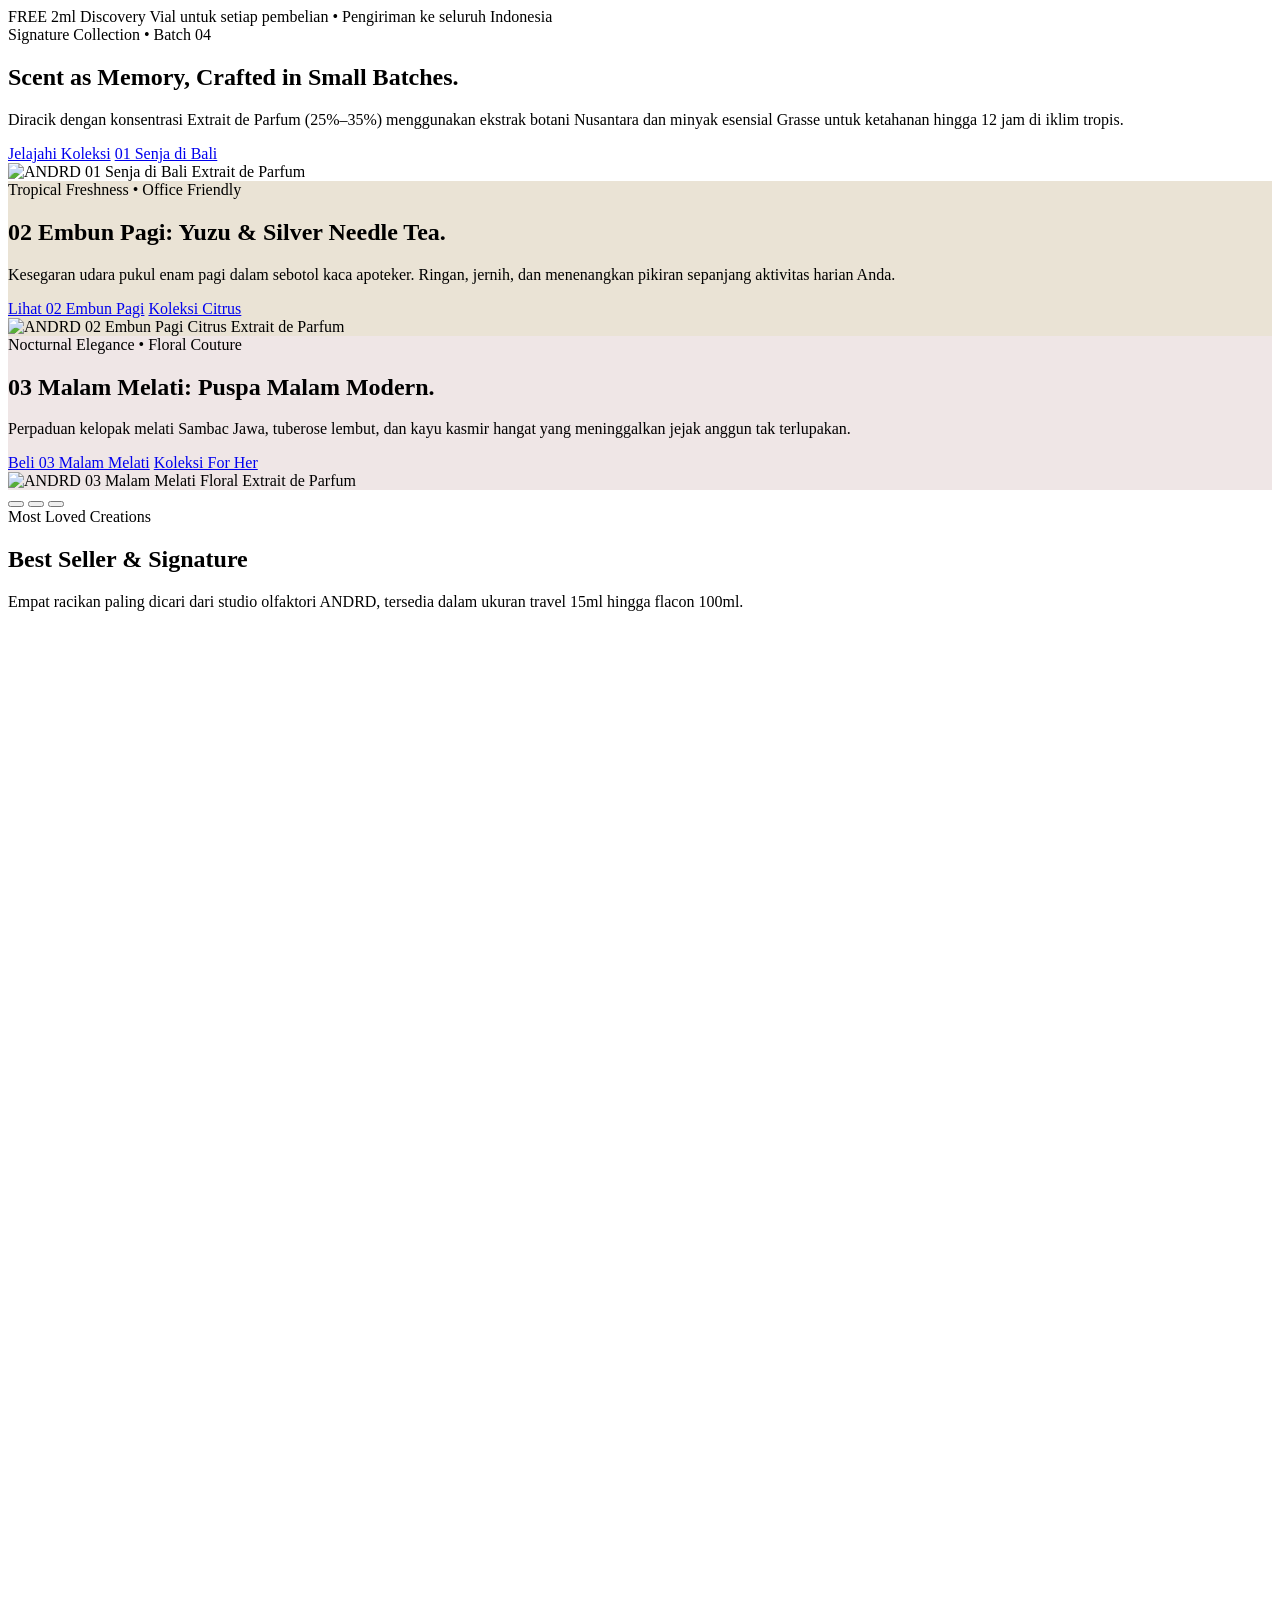
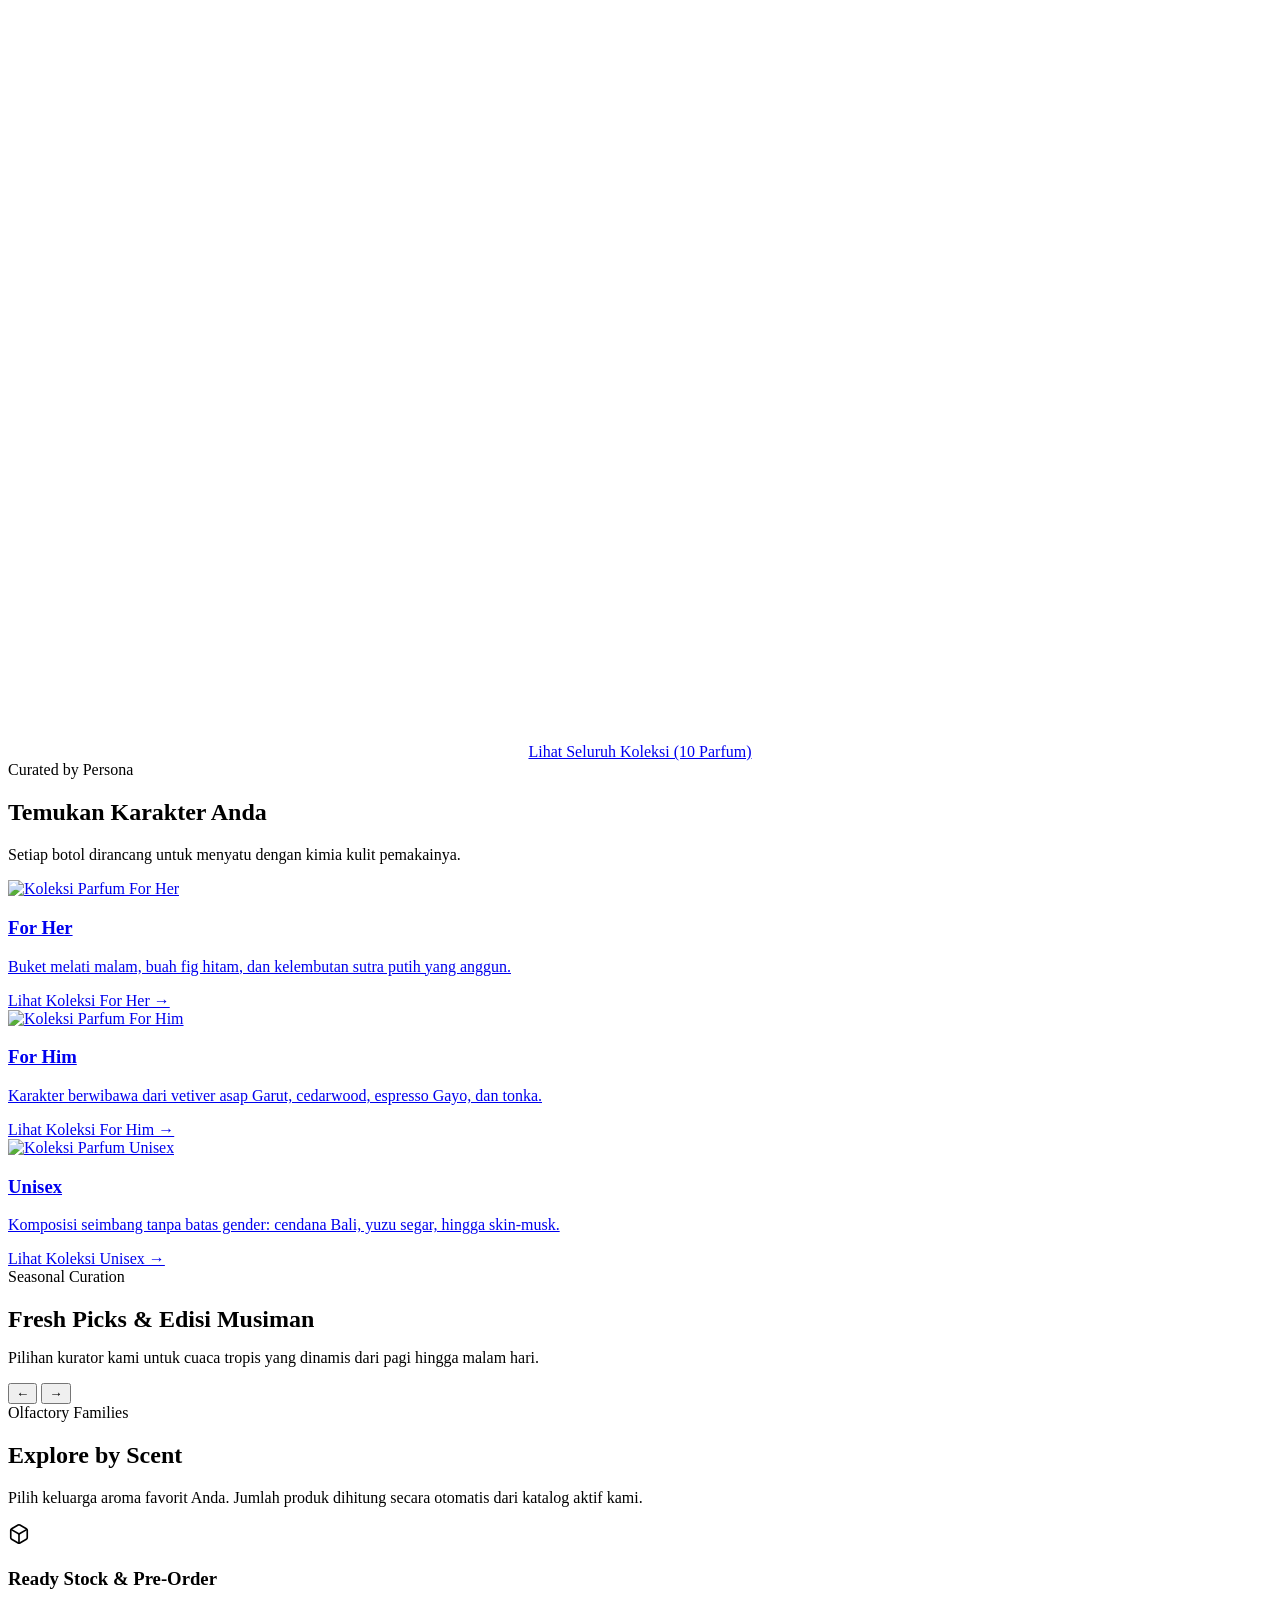
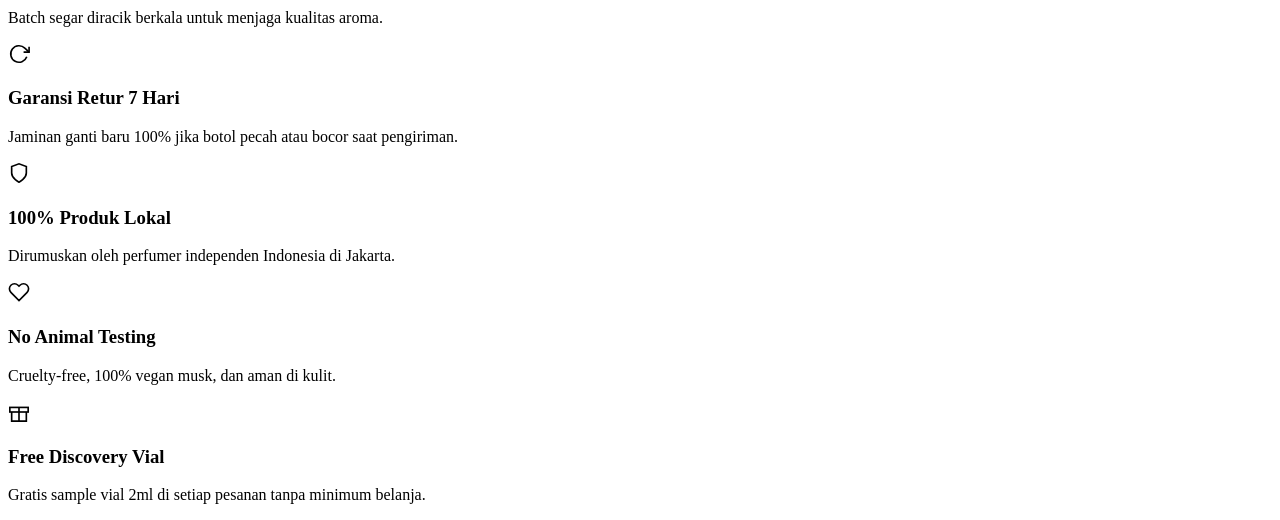
==== index.html @ dd03eb62 "Add files via upload" ====
<!DOCTYPE html>
<html lang="id">
<head>
  <meta charset="UTF-8">
  <meta name="viewport" content="width=device-width, initial-scale=1.0">
  <title>ANDRD — Scent as Memory, Crafted in Small Batches | Fine Extrait de Parfum</title>
  <meta name="description" content="ANDRD adalah rumah parfum lokal artisan Indonesia. Koleksi Fine Extrait de Parfum dengan konsentrasi tinggi, tahan hingga 12 jam, bebas uji hewan, dan gratis vial setiap pembelian.">
  <meta name="robots" content="index, follow">

  <!-- Open Graph / Social Media -->
  <meta property="og:type" content="website">
  <meta property="og:title" content="ANDRD — Artisanal Extrait de Parfum Indonesia">
  <meta property="og:description" content="Scent as Memory, Crafted in Small Batches. Temukan parfum signature Anda dan pesan langsung via WhatsApp Concierge.">
  <meta property="og:image" content="assets/img/products/perfume-1-a.svg">
  <meta property="og:url" content="https://andrdperfume.com/">
  <meta name="twitter:card" content="summary_large_image">

  <!-- Favicon & Fonts -->
  <link rel="icon" type="image/svg+xml" href="assets/img/favicon.svg">
  <link rel="preconnect" href="https://fonts.googleapis.com">
  <link rel="preconnect" href="https://fonts.gstatic.com" crossorigin>
  <link href="https://fonts.googleapis.com/css2?family=Cormorant+Garamond:ital,wght@0,500;0,600;0,700;1,400&family=Plus+Jakarta+Sans:wght@400;500;600;700&display=swap" rel="stylesheet">
  <link rel="stylesheet" href="assets/css/style.css">
</head>
<body>

  <!-- 1. Announcement Bar -->
  <div class="announcement-bar" id="announcementBar">
    FREE 2ml Discovery Vial untuk setiap pembelian • Pengiriman ke seluruh Indonesia
  </div>

  <!-- 2. Sticky Header -->
  <header class="site-header" id="siteHeader"></header>

  <main>
    <!-- 3. Hero Banner Slider (3 Slide, Autoplay, Dots, Touch Swipe) -->
    <section class="hero-slider" aria-label="Koleksi Unggulan ANDRD">
      <div class="hero-track" id="heroTrack">
        <!-- Slide 1 -->
        <div class="hero-slide">
          <div class="hero-content">
            <span class="hero-eyebrow">Signature Collection • Batch 04</span>
            <h1 class="hero-title">Scent as Memory, Crafted in Small Batches.</h1>
            <p class="hero-desc">
              Diracik dengan konsentrasi Extrait de Parfum (25%–35%) menggunakan ekstrak botani Nusantara dan minyak esensial Grasse untuk ketahanan hingga 12 jam di iklim tropis.
            </p>
            <div class="hero-actions">
              <a href="products.html" class="btn btn-primary">Jelajahi Koleksi</a>
              <a href="product.html?id=andrd-01" class="btn btn-outline">01 Senja di Bali</a>
            </div>
          </div>
          <div class="hero-visual">
            <img src="assets/img/products/perfume-1-a.svg" alt="ANDRD 01 Senja di Bali Extrait de Parfum" width="440" height="440">
          </div>
        </div>

        <!-- Slide 2 -->
        <div class="hero-slide" style="background-color:#EAE3D5;">
          <div class="hero-content">
            <span class="hero-eyebrow">Tropical Freshness • Office Friendly</span>
            <h2 class="hero-title">02 Embun Pagi: Yuzu &amp; Silver Needle Tea.</h2>
            <p class="hero-desc">
              Kesegaran udara pukul enam pagi dalam sebotol kaca apoteker. Ringan, jernih, dan menenangkan pikiran sepanjang aktivitas harian Anda.
            </p>
            <div class="hero-actions">
              <a href="product.html?id=andrd-02" class="btn btn-primary">Lihat 02 Embun Pagi</a>
              <a href="products.html?scent=Citrus" class="btn btn-outline">Koleksi Citrus</a>
            </div>
          </div>
          <div class="hero-visual">
            <img src="assets/img/products/perfume-2-a.svg" alt="ANDRD 02 Embun Pagi Citrus Extrait de Parfum" loading="lazy" width="440" height="440">
          </div>
        </div>

        <!-- Slide 3 -->
        <div class="hero-slide" style="background-color:#EFE6E6;">
          <div class="hero-content">
            <span class="hero-eyebrow">Nocturnal Elegance • Floral Couture</span>
            <h2 class="hero-title">03 Malam Melati: Puspa Malam Modern.</h2>
            <p class="hero-desc">
              Perpaduan kelopak melati Sambac Jawa, tuberose lembut, dan kayu kasmir hangat yang meninggalkan jejak anggun tak terlupakan.
            </p>
            <div class="hero-actions">
              <a href="product.html?id=andrd-03" class="btn btn-primary">Beli 03 Malam Melati</a>
              <a href="products.html?gender=For+Her" class="btn btn-outline">Koleksi For Her</a>
            </div>
          </div>
          <div class="hero-visual">
            <img src="assets/img/products/perfume-3-a.svg" alt="ANDRD 03 Malam Melati Floral Extrait de Parfum" loading="lazy" width="440" height="440">
          </div>
        </div>
      </div>

      <!-- Navigasi Dots -->
      <div class="hero-dots" role="tablist" aria-label="Navigasi Slide">
        <button type="button" class="hero-dot active" aria-label="Slide 1"></button>
        <button type="button" class="hero-dot" aria-label="Slide 2"></button>
        <button type="button" class="hero-dot" aria-label="Slide 3"></button>
      </div>
    </section>

    <!-- Banner Info Pembayaran Non-COD -->
    <div class="non-cod-banner js-non-cod-banner"></div>

    <!-- 4. Best Seller / Featured Products -->
    <section class="section reveal">
      <div class="container">
        <div class="section-header">
          <span class="section-eyebrow">Most Loved Creations</span>
          <h2 class="section-title">Best Seller &amp; Signature</h2>
          <p class="section-desc">Empat racikan paling dicari dari studio olfaktori ANDRD, tersedia dalam ukuran travel 15ml hingga flacon 100ml.</p>
        </div>

        <div class="product-grid" id="featuredProductsGrid">
          <!-- Diisi otomatis dari products.js -->
          <div class="skeleton" style="height:420px;"></div>
          <div class="skeleton" style="height:420px;"></div>
          <div class="skeleton" style="height:420px;"></div>
          <div class="skeleton" style="height:420px;"></div>
        </div>

        <div style="text-align:center;margin-top:36px;">
          <a href="products.html" class="btn btn-outline">Lihat Seluruh Koleksi (10 Parfum)</a>
        </div>
      </div>
    </section>

    <!-- 5. Section Segmentasi: For Her, For Him, Unisex -->
    <section class="section section-alt reveal">
      <div class="container">
        <div class="section-header">
          <span class="section-eyebrow">Curated by Persona</span>
          <h2 class="section-title">Temukan Karakter Anda</h2>
          <p class="section-desc">Setiap botol dirancang untuk menyatu dengan kimia kulit pemakainya.</p>
        </div>

        <div class="segment-grid">
          <a href="products.html?gender=For+Her" class="segment-card">
            <img src="assets/img/products/perfume-3-a.svg" alt="Koleksi Parfum For Her" class="segment-bg" loading="lazy">
            <div class="segment-overlay">
              <h3 class="segment-title">For Her</h3>
              <p class="segment-desc">Buket melati malam, buah fig hitam, dan kelembutan sutra putih yang anggun.</p>
              <span class="segment-link">Lihat Koleksi For Her →</span>
            </div>
          </a>

          <a href="products.html?gender=For+Him" class="segment-card">
            <img src="assets/img/products/perfume-4-a.svg" alt="Koleksi Parfum For Him" class="segment-bg" loading="lazy">
            <div class="segment-overlay">
              <h3 class="segment-title">For Him</h3>
              <p class="segment-desc">Karakter berwibawa dari vetiver asap Garut, cedarwood, espresso Gayo, dan tonka.</p>
              <span class="segment-link">Lihat Koleksi For Him →</span>
            </div>
          </a>

          <a href="products.html?gender=Unisex" class="segment-card">
            <img src="assets/img/products/perfume-1-a.svg" alt="Koleksi Parfum Unisex" class="segment-bg" loading="lazy">
            <div class="segment-overlay">
              <h3 class="segment-title">Unisex</h3>
              <p class="segment-desc">Komposisi seimbang tanpa batas gender: cendana Bali, yuzu segar, hingga skin-musk.</p>
              <span class="segment-link">Lihat Koleksi Unisex →</span>
            </div>
          </a>
        </div>
      </div>
    </section>

    <!-- 6. Fresh Picks / Koleksi Musiman (Carousel) -->
    <section class="section reveal">
      <div class="container">
        <div class="carousel-header">
          <div>
            <span class="section-eyebrow">Seasonal Curation</span>
            <h2 class="section-title" style="margin-bottom:4px;">Fresh Picks &amp; Edisi Musiman</h2>
            <p class="section-desc">Pilihan kurator kami untuk cuaca tropis yang dinamis dari pagi hingga malam hari.</p>
          </div>
          <div class="carousel-controls">
            <button type="button" class="carousel-btn" id="carouselPrevBtn" aria-label="Geser ke kiri">←</button>
            <button type="button" class="carousel-btn" id="carouselNextBtn" aria-label="Geser ke kanan">→</button>
          </div>
        </div>

        <div class="carousel-track" id="seasonalCarouselTrack">
          <!-- Diisi otomatis dari products.js -->
        </div>
      </div>
    </section>

    <!-- 7. Explore by Scent (6 Kategori + Jumlah Produk Otomatis) -->
    <section class="section section-alt reveal">
      <div class="container">
        <div class="section-header">
          <span class="section-eyebrow">Olfactory Families</span>
          <h2 class="section-title">Explore by Scent</h2>
          <p class="section-desc">Pilih keluarga aroma favorit Anda. Jumlah produk dihitung secara otomatis dari katalog aktif kami.</p>
        </div>

        <div class="scent-grid" id="exploreScentGrid">
          <!-- Diisi otomatis dari config.js + products.js -->
        </div>
      </div>
    </section>

    <!-- 8. Trust Badges -->
    <section class="section reveal">
      <div class="container">
        <div class="trust-grid">
          <div class="trust-item">
            <div class="trust-icon">
              <svg width="22" height="22" viewBox="0 0 24 24" fill="none" stroke="currentColor" stroke-width="1.8">
                <path d="M21 16V8a2 2 0 0 0-1-1.73l-7-4a2 2 0 0 0-2 0l-7 4A2 2 0 0 0 3 8v8a2 2 0 0 0 1 1.73l7 4a2 2 0 0 0 2 0l7-4A2 2 0 0 0 21 16z"></path>
                <polyline points="3.27 6.96 12 12.01 20.73 6.96"></polyline>
                <line x1="12" y1="22.08" x2="12" y2="12"></line>
              </svg>
            </div>
            <h3 class="trust-title">Ready Stock &amp; Pre-Order</h3>
            <p class="trust-sub">Batch segar diracik berkala untuk menjaga kualitas aroma.</p>
          </div>

          <div class="trust-item">
            <div class="trust-icon">
              <svg width="22" height="22" viewBox="0 0 24 24" fill="none" stroke="currentColor" stroke-width="1.8">
                <polyline points="23 4 23 10 17 10"></polyline>
                <path d="M20.49 15a9 9 0 1 1-2.12-9.36L23 10"></path>
              </svg>
            </div>
            <h3 class="trust-title">Garansi Retur 7 Hari</h3>
            <p class="trust-sub">Jaminan ganti baru 100% jika botol pecah atau bocor saat pengiriman.</p>
          </div>

          <div class="trust-item">
            <div class="trust-icon">
              <svg width="22" height="22" viewBox="0 0 24 24" fill="none" stroke="currentColor" stroke-width="1.8">
                <path d="M12 22s8-4 8-10V5l-8-3-8 3v7c0 6 8 10 8 10z"></path>
              </svg>
            </div>
            <h3 class="trust-title">100% Produk Lokal</h3>
            <p class="trust-sub">Dirumuskan oleh perfumer independen Indonesia di Jakarta.</p>
          </div>

          <div class="trust-item">
            <div class="trust-icon">
              <svg width="22" height="22" viewBox="0 0 24 24" fill="none" stroke="currentColor" stroke-width="1.8">
                <path d="M20.84 4.61a5.5 5.5 0 0 0-7.78 0L12 5.67l-1.06-1.06a5.5 5.5 0 0 0-7.78 7.78l1.06 1.06L12 21.23l7.78-7.78 1.06-1.06a5.5 5.5 0 0 0 0-7.78z"></path>
              </svg>
            </div>
            <h3 class="trust-title">No Animal Testing</h3>
            <p class="trust-sub">Cruelty-free, 100% vegan musk, dan aman di kulit.</p>
          </div>

          <div class="trust-item">
            <div class="trust-icon">
              <svg width="22" height="22" viewBox="0 0 24 24" fill="none" stroke="currentColor" stroke-width="1.8">
                <polyline points="20 12 20 22 4 22 4 12"></polyline>
                <rect x="2" y="7" width="20" height="5"></rect>
                <line x1="12" y1="22" x2="12" y2="7"></line>
              </svg>
            </div>
            <h3 class="trust-title">Free Discovery Vial</h3>
            <p class="trust-sub">Gratis sample vial 2ml di setiap pesanan tanpa minimum belanja.</p>
          </div>
        </div>
      </div>
    </section>
  </main>

  <!-- 9. Footer -->
  <footer class="site-footer" id="siteFooter"></footer>

  <!-- Scripts -->
  <script src="config.js"></script>
  <script src="products.js"></script>
  <script src="assets/js/app.js"></script>
</body>
</html>
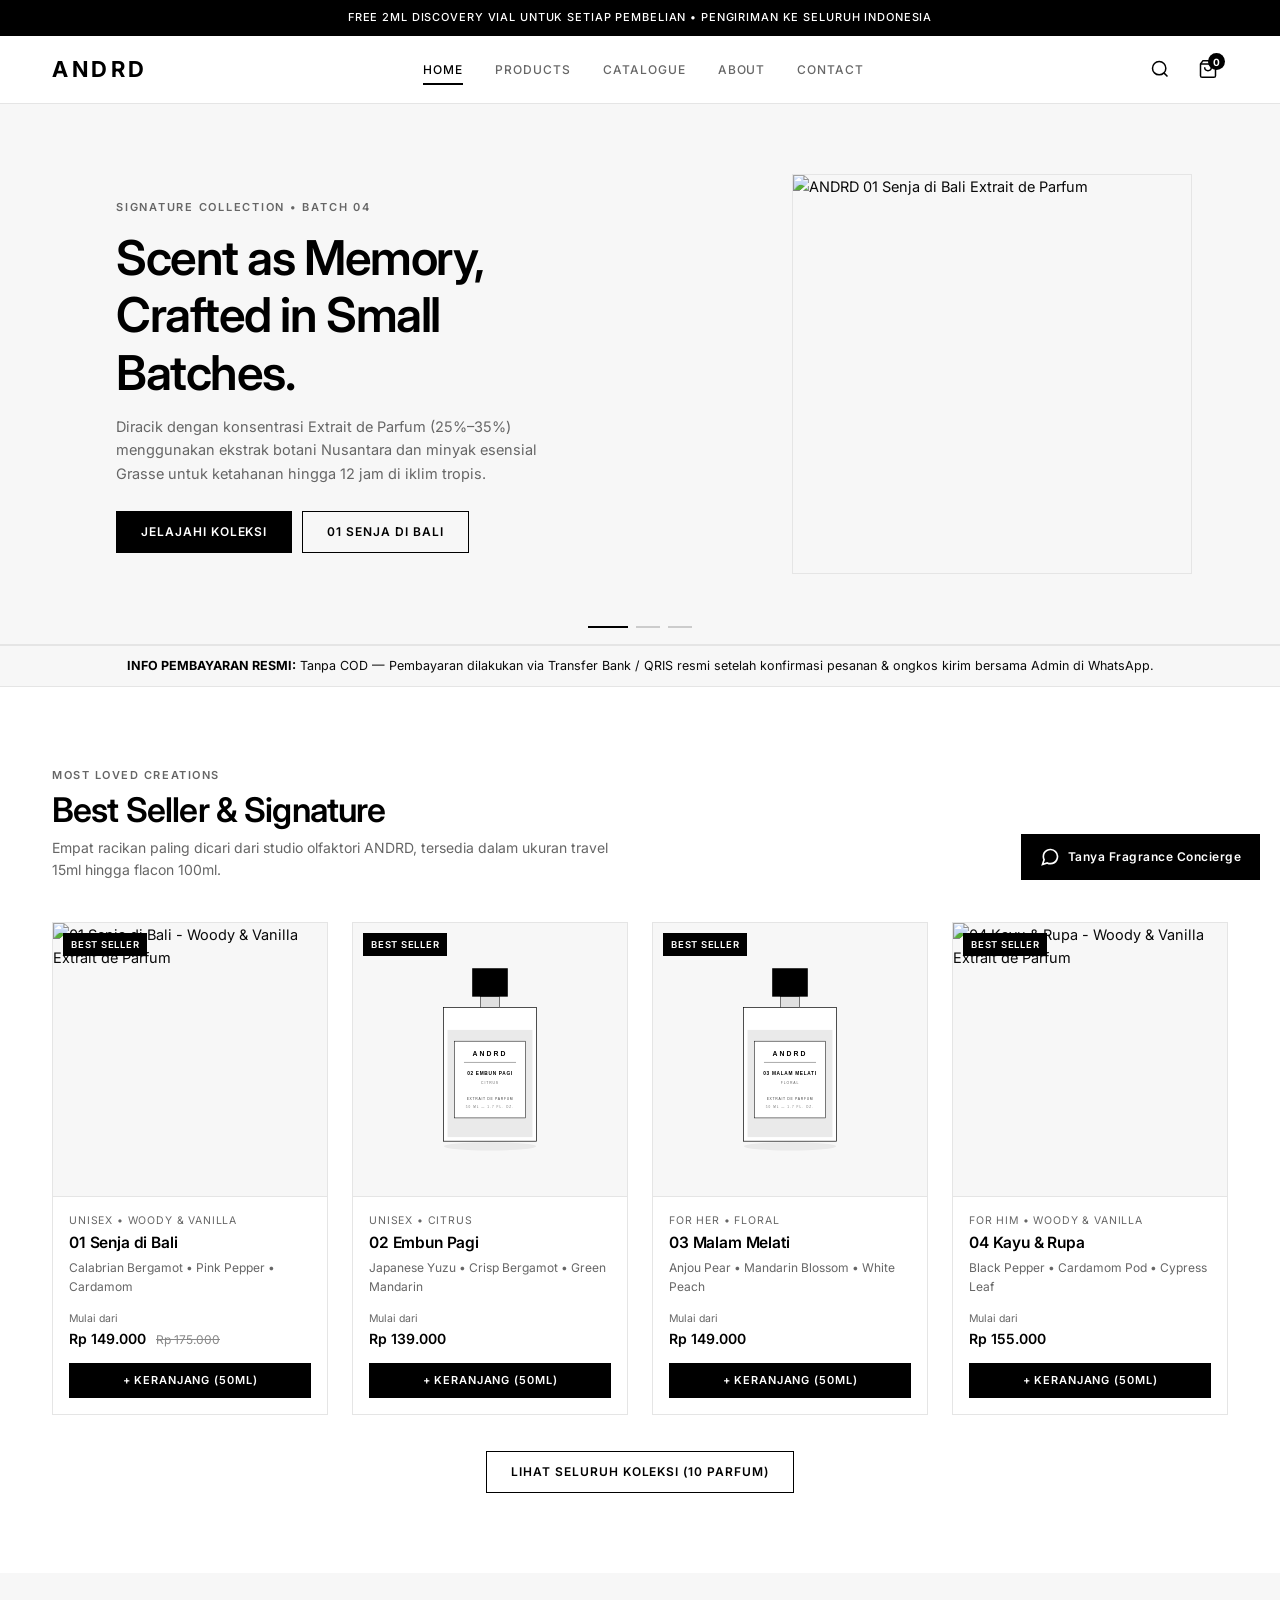
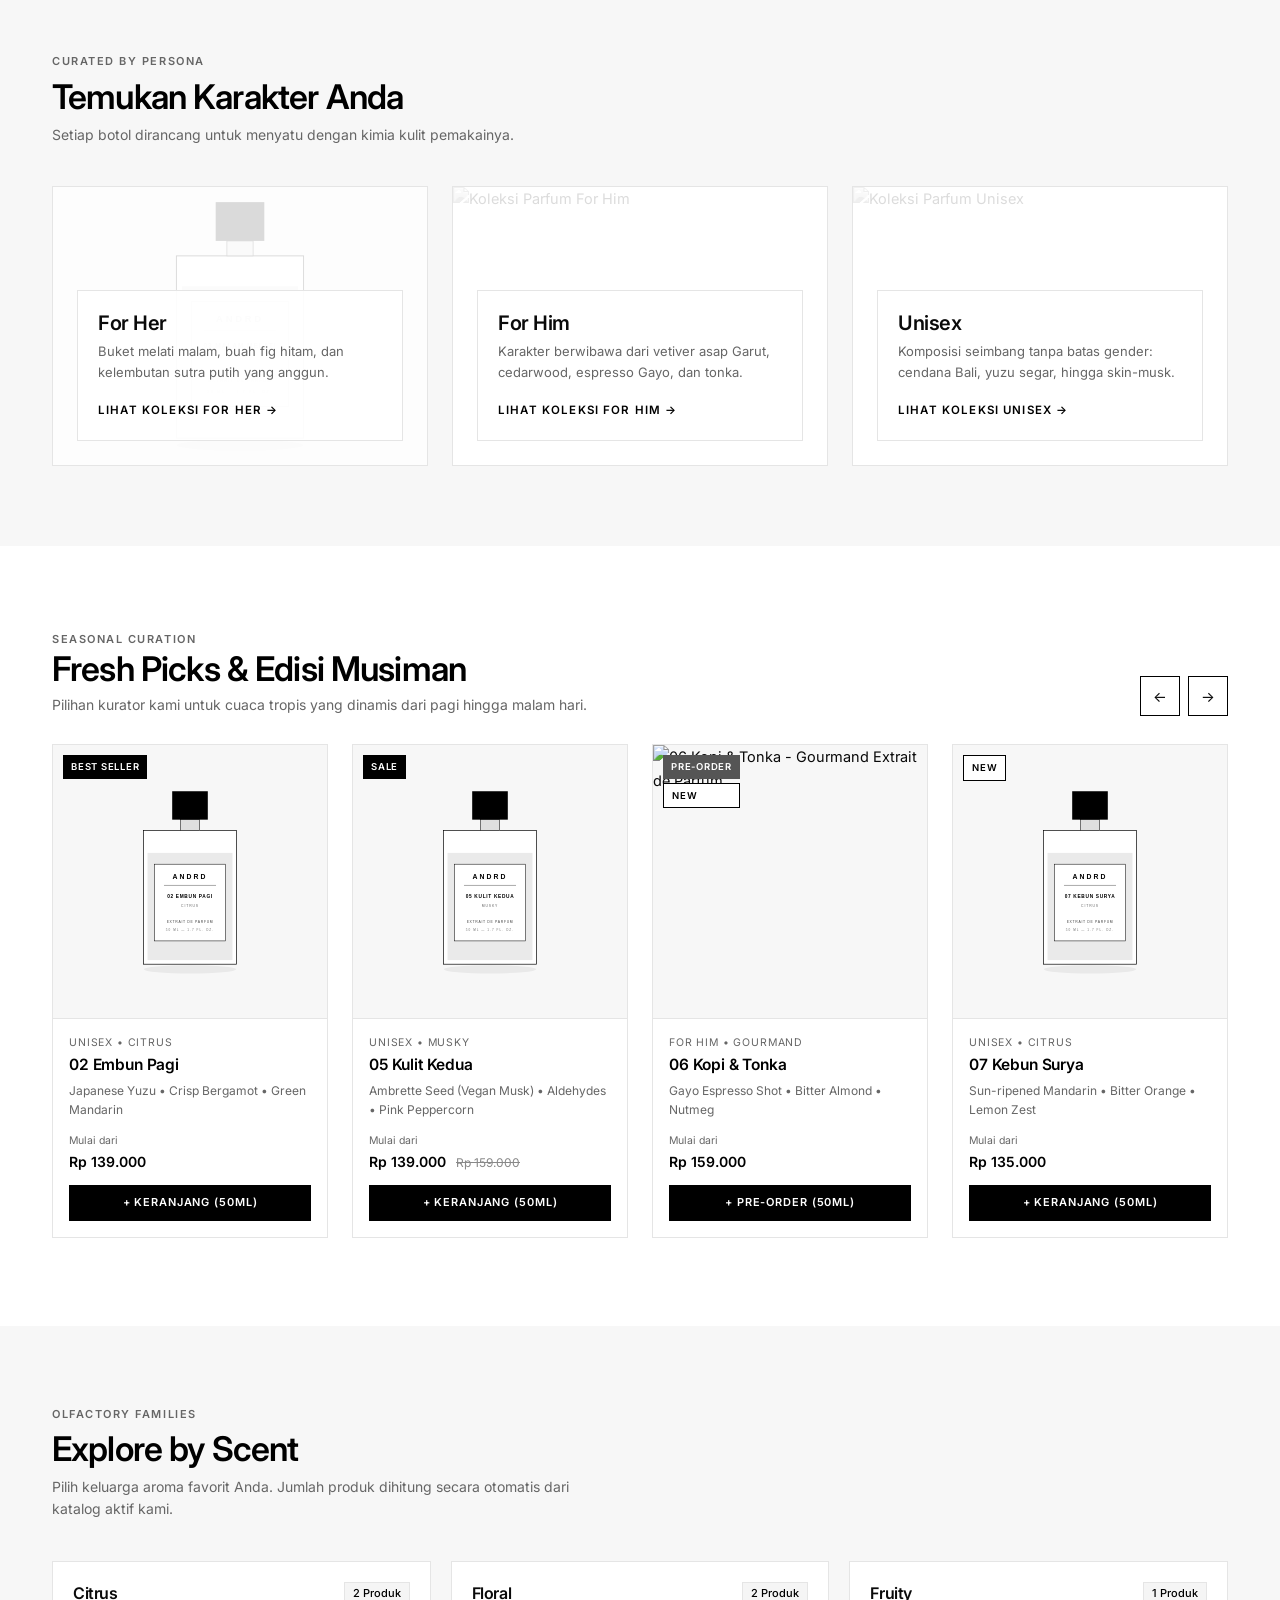
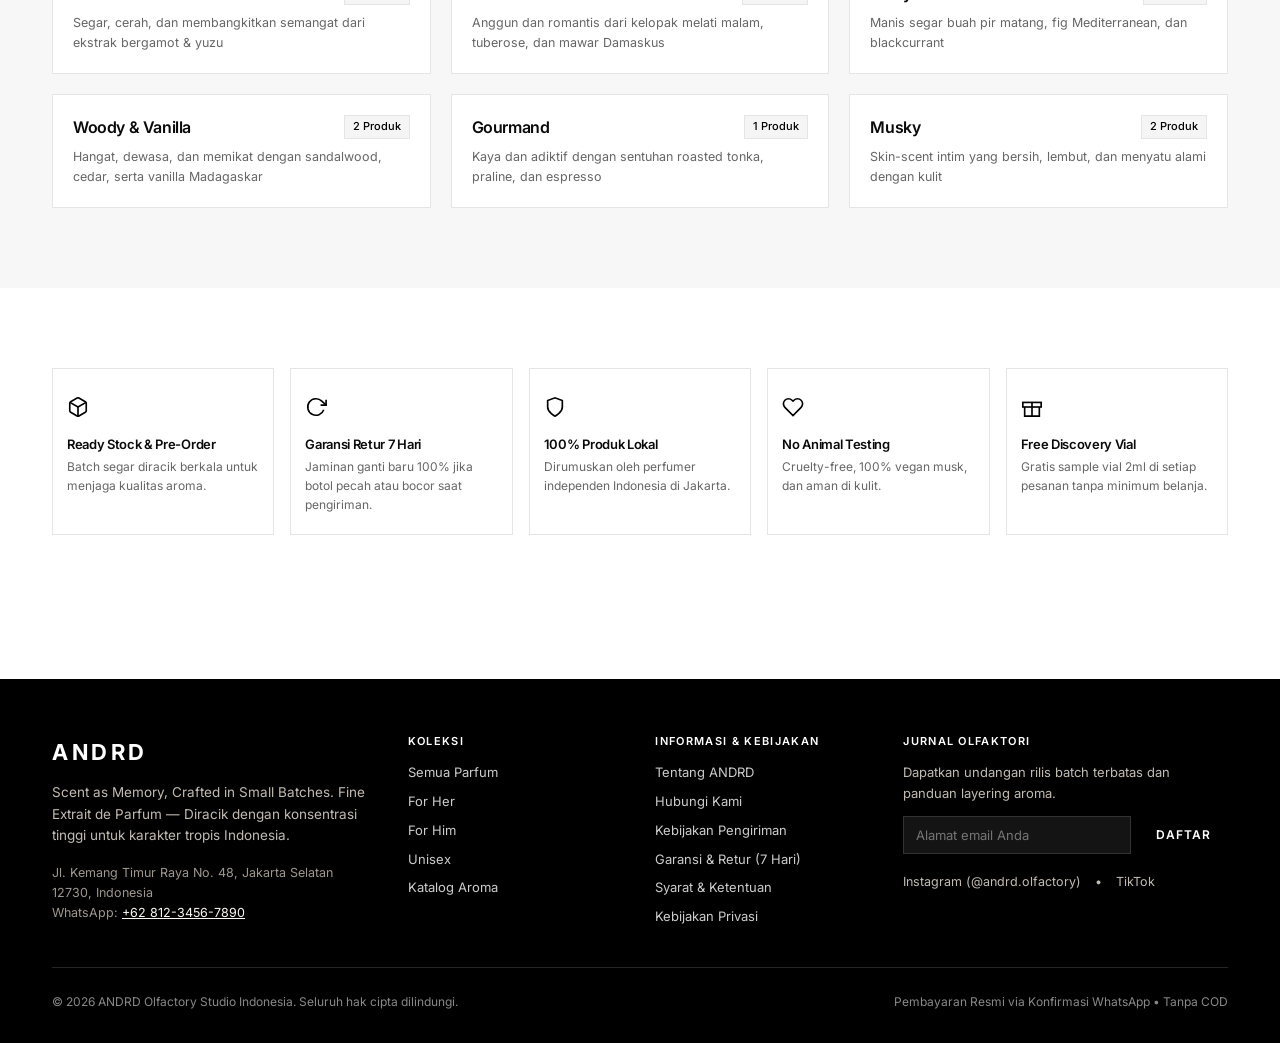
==== commit 1fe351d4: "Add files via upload" ====
--- a/index.html
+++ b/index.html
@@ -1,4 +1,4 @@
-<!DOCTYPE html>
+﻿<!DOCTYPE html>
 <html lang="id">
 <head>
   <meta charset="UTF-8">
@@ -19,7 +19,7 @@
   <link rel="icon" type="image/svg+xml" href="assets/img/favicon.svg">
   <link rel="preconnect" href="https://fonts.googleapis.com">
   <link rel="preconnect" href="https://fonts.gstatic.com" crossorigin>
-  <link href="https://fonts.googleapis.com/css2?family=Cormorant+Garamond:ital,wght@0,500;0,600;0,700;1,400&family=Plus+Jakarta+Sans:wght@400;500;600;700&display=swap" rel="stylesheet">
+  <link href="https://fonts.googleapis.com/css2?family=Inter:wght@400;500;600;700&display=swap" rel="stylesheet">
   <link rel="stylesheet" href="assets/css/style.css">
 </head>
 <body>
@@ -55,7 +55,7 @@
         </div>
 
         <!-- Slide 2 -->
-        <div class="hero-slide" style="background-color:#EAE3D5;">
+        <div class="hero-slide" >
           <div class="hero-content">
             <span class="hero-eyebrow">Tropical Freshness • Office Friendly</span>
             <h2 class="hero-title">02 Embun Pagi: Yuzu &amp; Silver Needle Tea.</h2>
@@ -73,7 +73,7 @@
         </div>
 
         <!-- Slide 3 -->
-        <div class="hero-slide" style="background-color:#EFE6E6;">
+        <div class="hero-slide" >
           <div class="hero-content">
             <span class="hero-eyebrow">Nocturnal Elegance • Floral Couture</span>
             <h2 class="hero-title">03 Malam Melati: Puspa Malam Modern.</h2>
@@ -273,3 +273,4 @@
   <script src="assets/js/app.js"></script>
 </body>
 </html>
+
--- a/assets/css/style.css
+++ b/assets/css/style.css
@@ -0,0 +1,1683 @@
+/**
+ * ============================================================================
+ * STYLESHEET UTAMA "ANDRD" — MONOCHROME MINIMALIST EDITION (assets/css/style.css)
+ * ============================================================================
+ * Desain: Hitam Putih (Black & White), Ultra-Simple, Modern Sans-Serif.
+ */
+
+:root {
+  /* Palet Warna Hitam Putih (Monokrom Minimalis) */
+  --color-primary: #000000;
+  --color-primary-hover: #262626;
+  --color-accent: #000000;
+  --color-accent-light: #F5F5F5;
+  --color-bg: #FFFFFF;
+  --color-bg-alt: #F7F7F7;
+  --color-surface: #FFFFFF;
+  --color-text: #0A0A0A;
+  --color-text-muted: #666666;
+  --color-border: #E5E5E5;
+
+  /* Warna Status (Minimalis & Kontras) */
+  --color-success: #111111;
+  --color-warning: #444444;
+  --color-danger: #D92D20;
+  --color-whatsapp: #000000;
+  --color-whatsapp-hover: #262626;
+
+  /* Tipografi: Modern Sans-Serif (Tanpa Serif) */
+  --font-heading: 'Inter', 'Plus Jakarta Sans', -apple-system, BlinkMacSystemFont, sans-serif;
+  --font-body: 'Inter', 'Plus Jakarta Sans', -apple-system, BlinkMacSystemFont, sans-serif;
+
+  /* Ukuran & Spasi (Garis Tegas & Bersih) */
+  --container-max: 1240px;
+  --header-height: 68px;
+  --radius-sm: 0px;
+  --radius-md: 0px;
+  --radius-lg: 0px;
+  --shadow-sm: none;
+  --shadow-md: 0 8px 24px rgba(0, 0, 0, 0.06);
+  --shadow-lg: 0 16px 40px rgba(0, 0, 0, 0.12);
+  --transition: 0.2s ease;
+}
+
+/* ==========================================================================
+   RESET & BASE
+   ========================================================================== */
+*, *::before, *::after {
+  box-sizing: border-box;
+  margin: 0;
+  padding: 0;
+}
+
+html {
+  scroll-behavior: smooth;
+  -webkit-text-size-adjust: 100%;
+}
+
+body {
+  font-family: var(--font-body);
+  background-color: var(--color-bg);
+  color: var(--color-text);
+  line-height: 1.6;
+  font-size: 14.5px;
+  overflow-x: hidden;
+  -webkit-font-smoothing: antialiased;
+}
+
+img, svg {
+  max-width: 100%;
+  display: block;
+}
+
+a {
+  color: inherit;
+  text-decoration: none;
+  transition: opacity var(--transition), color var(--transition);
+}
+
+button, input, select, textarea {
+  font-family: inherit;
+  font-size: inherit;
+  color: inherit;
+}
+
+button {
+  cursor: pointer;
+  border: none;
+  background: none;
+}
+
+ul {
+  list-style: none;
+}
+
+:focus-visible {
+  outline: 1.5px solid #000000;
+  outline-offset: 2px;
+}
+
+.container {
+  width: 100%;
+  max-width: var(--container-max);
+  margin: 0 auto;
+  padding: 0 16px;
+}
+
+@media (min-width: 768px) {
+  .container {
+    padding: 0 32px;
+  }
+}
+
+/* ==========================================================================
+   TYPOGRAPHY & SECTION HEADERS (MODERN SANS-SERIF)
+   ========================================================================== */
+h1, h2, h3, h4, .serif {
+  font-family: var(--font-heading);
+  font-weight: 600;
+  line-height: 1.2;
+  letter-spacing: -0.025em;
+}
+
+.section {
+  padding: 56px 0;
+}
+
+@media (min-width: 768px) {
+  .section {
+    padding: 80px 0;
+  }
+}
+
+.section-alt {
+  background-color: var(--color-bg-alt);
+}
+
+.section-header {
+  text-align: left;
+  margin-bottom: 32px;
+  display: flex;
+  flex-direction: column;
+  gap: 6px;
+}
+
+@media (min-width: 768px) {
+  .section-header {
+    margin-bottom: 40px;
+  }
+}
+
+.section-eyebrow {
+  display: inline-block;
+  font-size: 11px;
+  font-weight: 600;
+  text-transform: uppercase;
+  letter-spacing: 0.14em;
+  color: var(--color-text-muted);
+}
+
+.section-title {
+  font-size: clamp(24px, 3.5vw, 34px);
+  font-weight: 600;
+  color: var(--color-primary);
+}
+
+.section-desc {
+  color: var(--color-text-muted);
+  font-size: 14px;
+  max-width: 560px;
+}
+
+/* ==========================================================================
+   BUTTONS
+   ========================================================================== */
+.btn {
+  display: inline-flex;
+  align-items: center;
+  justify-content: center;
+  gap: 8px;
+  padding: 13px 24px;
+  font-size: 12px;
+  font-weight: 600;
+  letter-spacing: 0.08em;
+  text-transform: uppercase;
+  border-radius: 0;
+  transition: all var(--transition);
+  text-align: center;
+  line-height: 1.2;
+}
+
+.btn-primary {
+  background-color: #000000;
+  color: #FFFFFF;
+  border: 1px solid #000000;
+}
+
+.btn-primary:hover:not(:disabled) {
+  background-color: #262626;
+  border-color: #262626;
+  color: #FFFFFF;
+}
+
+.btn-outline {
+  background-color: transparent;
+  color: #000000;
+  border: 1px solid #000000;
+}
+
+.btn-outline:hover:not(:disabled) {
+  background-color: #000000;
+  color: #FFFFFF;
+}
+
+.btn-whatsapp {
+  background-color: #000000;
+  color: #FFFFFF;
+  border: 1px solid #000000;
+}
+
+.btn-whatsapp:hover:not(:disabled) {
+  background-color: #262626;
+  border-color: #262626;
+}
+
+.btn-restock {
+  background-color: #FFFFFF;
+  color: #000000;
+  border: 1px solid #000000;
+}
+
+.btn-restock:hover {
+  background-color: #F5F5F5;
+}
+
+.btn-block {
+  width: 100%;
+}
+
+.btn:disabled {
+  opacity: 0.4;
+  cursor: not-allowed;
+}
+
+/* ==========================================================================
+   1. ANNOUNCEMENT BAR & NON-COD BANNER
+   ========================================================================== */
+.announcement-bar {
+  background-color: #000000;
+  color: #FFFFFF;
+  font-size: 11px;
+  letter-spacing: 0.08em;
+  text-transform: uppercase;
+  text-align: center;
+  padding: 9px 16px;
+  font-weight: 500;
+}
+
+.non-cod-banner {
+  background-color: #F7F7F7;
+  border-top: 1px solid var(--color-border);
+  border-bottom: 1px solid var(--color-border);
+  padding: 10px 16px;
+  text-align: center;
+  font-size: 12.5px;
+  color: var(--color-text);
+}
+
+.non-cod-banner strong {
+  color: #000000;
+  font-weight: 700;
+}
+
+/* ==========================================================================
+   2. STICKY HEADER & NAVIGATION
+   ========================================================================== */
+.site-header {
+  position: sticky;
+  top: 0;
+  z-index: 900;
+  background-color: rgba(255, 255, 255, 0.96);
+  backdrop-filter: blur(8px);
+  -webkit-backdrop-filter: blur(8px);
+  border-bottom: 1px solid var(--color-border);
+  height: var(--header-height);
+}
+
+.header-inner {
+  display: flex;
+  align-items: center;
+  justify-content: space-between;
+  height: 100%;
+}
+
+.mobile-menu-btn {
+  display: inline-flex;
+  align-items: center;
+  justify-content: center;
+  width: 40px;
+  height: 40px;
+  color: #000000;
+}
+
+@media (min-width: 900px) {
+  .mobile-menu-btn {
+    display: none;
+  }
+}
+
+.brand-logo {
+  font-family: var(--font-heading);
+  font-size: 22px;
+  font-weight: 700;
+  letter-spacing: 0.16em;
+  color: #000000;
+  text-transform: uppercase;
+}
+
+.main-nav {
+  display: none;
+}
+
+@media (min-width: 900px) {
+  .main-nav {
+    display: flex;
+    align-items: center;
+    gap: 32px;
+  }
+}
+
+.nav-link {
+  font-size: 12px;
+  font-weight: 500;
+  letter-spacing: 0.08em;
+  text-transform: uppercase;
+  color: var(--color-text-muted);
+  position: relative;
+  padding: 6px 0;
+}
+
+.nav-link:hover,
+.nav-link.active {
+  color: #000000;
+}
+
+.nav-link::after {
+  content: "";
+  position: absolute;
+  left: 0;
+  bottom: 0;
+  width: 0;
+  height: 1.5px;
+  background-color: #000000;
+  transition: width var(--transition);
+}
+
+.nav-link:hover::after,
+.nav-link.active::after {
+  width: 100%;
+}
+
+.header-actions {
+  display: flex;
+  align-items: center;
+  gap: 8px;
+}
+
+.icon-btn {
+  position: relative;
+  display: inline-flex;
+  align-items: center;
+  justify-content: center;
+  width: 40px;
+  height: 40px;
+  color: #000000;
+  transition: background-color var(--transition);
+}
+
+.icon-btn:hover {
+  background-color: #F5F5F5;
+}
+
+.cart-badge {
+  position: absolute;
+  top: 4px;
+  right: 3px;
+  min-width: 17px;
+  height: 17px;
+  padding: 0 4px;
+  border-radius: 99px;
+  background-color: #000000;
+  color: #FFFFFF;
+  font-size: 10px;
+  font-weight: 700;
+  display: flex;
+  align-items: center;
+  justify-content: center;
+}
+
+/* Mobile Navigation Drawer */
+.mobile-nav-drawer {
+  position: fixed;
+  inset: 0;
+  z-index: 1100;
+  visibility: hidden;
+  pointer-events: none;
+}
+
+.mobile-nav-drawer.open {
+  visibility: visible;
+  pointer-events: auto;
+}
+
+.drawer-backdrop {
+  position: absolute;
+  inset: 0;
+  background: rgba(0, 0, 0, 0.45);
+  opacity: 0;
+  transition: opacity var(--transition);
+}
+
+.mobile-nav-drawer.open .drawer-backdrop,
+.cart-drawer.open .drawer-backdrop {
+  opacity: 1;
+}
+
+.mobile-nav-panel {
+  position: absolute;
+  top: 0;
+  left: 0;
+  width: min(84vw, 320px);
+  height: 100%;
+  background-color: #FFFFFF;
+  padding: 24px;
+  display: flex;
+  flex-direction: column;
+  transform: translateX(-100%);
+  transition: transform var(--transition);
+}
+
+.mobile-nav-drawer.open .mobile-nav-panel {
+  transform: translateX(0);
+}
+
+.mobile-nav-links {
+  margin-top: 28px;
+  display: flex;
+  flex-direction: column;
+  gap: 14px;
+}
+
+.mobile-nav-links a {
+  font-size: 16px;
+  font-weight: 600;
+  letter-spacing: 0.02em;
+  padding-bottom: 12px;
+  border-bottom: 1px solid var(--color-border);
+}
+
+/* ==========================================================================
+   LIVE SEARCH BAR
+   ========================================================================== */
+.search-overlay {
+  position: fixed;
+  top: var(--header-height);
+  left: 0;
+  right: 0;
+  z-index: 890;
+  background-color: #FFFFFF;
+  border-bottom: 1px solid var(--color-border);
+  box-shadow: var(--shadow-md);
+  padding: 20px 0;
+  transform: translateY(-120%);
+  opacity: 0;
+  visibility: hidden;
+  transition: all var(--transition);
+}
+
+.search-overlay.open {
+  transform: translateY(0);
+  opacity: 1;
+  visibility: visible;
+}
+
+.search-input-wrap {
+  display: flex;
+  align-items: center;
+  gap: 12px;
+  border-bottom: 1.5px solid #000000;
+  padding-bottom: 10px;
+}
+
+.search-input-wrap input {
+  width: 100%;
+  border: none;
+  background: none;
+  font-size: 15px;
+  outline: none;
+}
+
+.live-search-results {
+  margin-top: 16px;
+  max-height: 360px;
+  overflow-y: auto;
+  display: grid;
+  grid-template-columns: 1fr;
+  gap: 10px;
+}
+
+@media (min-width: 768px) {
+  .live-search-results {
+    grid-template-columns: repeat(2, 1fr);
+  }
+}
+
+.search-result-item {
+  display: flex;
+  align-items: center;
+  gap: 14px;
+  padding: 10px;
+  border: 1px solid var(--color-border);
+  background-color: #FFFFFF;
+}
+
+.search-result-item:hover {
+  border-color: #000000;
+}
+
+.search-result-item img {
+  width: 56px;
+  height: 56px;
+  object-fit: cover;
+}
+
+/* ==========================================================================
+   3. HERO BANNER SLIDER (CLEAN MONOCHROME)
+   ========================================================================== */
+.hero-slider {
+  position: relative;
+  overflow: hidden;
+  background-color: var(--color-bg-alt);
+  border-bottom: 1px solid var(--color-border);
+}
+
+.hero-track {
+  display: flex;
+  transition: transform 0.5s cubic-bezier(0.22, 1, 0.36, 1);
+}
+
+.hero-slide {
+  min-width: 100%;
+  display: grid;
+  grid-template-columns: 1fr;
+  align-items: center;
+  min-height: 480px;
+  background-color: var(--color-bg-alt) !important;
+}
+
+@media (min-width: 900px) {
+  .hero-slide {
+    grid-template-columns: 1.1fr 0.9fr;
+    min-height: 540px;
+  }
+}
+
+.hero-content {
+  padding: 40px 20px 32px;
+  max-width: 600px;
+  margin: 0 auto;
+}
+
+@media (min-width: 900px) {
+  .hero-content {
+    padding: 64px 48px 64px 64px;
+  }
+}
+
+.hero-eyebrow {
+  display: inline-block;
+  font-size: 11px;
+  letter-spacing: 0.16em;
+  text-transform: uppercase;
+  color: var(--color-text-muted);
+  font-weight: 600;
+  margin-bottom: 12px;
+}
+
+.hero-title {
+  font-size: clamp(28px, 4.2vw, 48px);
+  font-weight: 600;
+  margin-bottom: 14px;
+  color: #000000;
+  letter-spacing: -0.03em;
+}
+
+.hero-desc {
+  color: var(--color-text-muted);
+  font-size: 14.5px;
+  margin-bottom: 26px;
+  max-width: 460px;
+}
+
+.hero-actions {
+  display: flex;
+  flex-wrap: wrap;
+  gap: 10px;
+}
+
+.hero-visual {
+  position: relative;
+  height: 320px;
+  display: flex;
+  align-items: center;
+  justify-content: center;
+  padding: 20px;
+}
+
+@media (min-width: 900px) {
+  .hero-visual {
+    height: 100%;
+    min-height: 500px;
+  }
+}
+
+.hero-visual img {
+  width: min(100%, 400px);
+  height: auto;
+  aspect-ratio: 1 / 1;
+  object-fit: cover;
+  border: 1px solid var(--color-border);
+}
+
+.hero-dots {
+  position: absolute;
+  bottom: 16px;
+  left: 50%;
+  transform: translateX(-50%);
+  display: flex;
+  gap: 8px;
+  z-index: 10;
+}
+
+.hero-dot {
+  width: 24px;
+  height: 2px;
+  background-color: #CCCCCC;
+  transition: all var(--transition);
+}
+
+.hero-dot.active {
+  width: 40px;
+  background-color: #000000;
+}
+
+/* ==========================================================================
+   4. PRODUCT GRID & PRODUCT CARD (MINIMALIST MONOCHROME)
+   ========================================================================== */
+.product-grid {
+  display: grid;
+  grid-template-columns: repeat(2, 1fr);
+  gap: 16px;
+}
+
+@media (min-width: 768px) {
+  .product-grid {
+    grid-template-columns: repeat(3, 1fr);
+    gap: 24px;
+  }
+}
+
+@media (min-width: 1024px) {
+  .product-grid {
+    grid-template-columns: repeat(4, 1fr);
+    gap: 24px;
+  }
+}
+
+.product-card {
+  background-color: #FFFFFF;
+  border: 1px solid var(--color-border);
+  display: flex;
+  flex-direction: column;
+  transition: border-color var(--transition);
+}
+
+.product-card:hover {
+  border-color: #000000;
+}
+
+.product-media {
+  position: relative;
+  width: 100%;
+  aspect-ratio: 1 / 1;
+  background-color: #F7F7F7;
+  overflow: hidden;
+  border-bottom: 1px solid var(--color-border);
+}
+
+.product-img-primary,
+.product-img-secondary {
+  position: absolute;
+  inset: 0;
+  width: 100%;
+  height: 100%;
+  object-fit: cover;
+  transition: opacity 0.35s ease;
+}
+
+.product-img-secondary {
+  opacity: 0;
+}
+
+.product-card:hover .product-img-primary {
+  opacity: 0;
+}
+
+.product-card:hover .product-img-secondary {
+  opacity: 1;
+}
+
+.product-badges {
+  position: absolute;
+  top: 10px;
+  left: 10px;
+  z-index: 3;
+  display: flex;
+  flex-direction: column;
+  gap: 4px;
+}
+
+.badge {
+  display: inline-block;
+  padding: 4px 8px;
+  font-size: 9.5px;
+  font-weight: 600;
+  letter-spacing: 0.08em;
+  text-transform: uppercase;
+}
+
+.badge-bestseller {
+  background-color: #000000;
+  color: #FFFFFF;
+}
+
+.badge-new {
+  background-color: #FFFFFF;
+  color: #000000;
+  border: 1px solid #000000;
+}
+
+.badge-sale {
+  background-color: #000000;
+  color: #FFFFFF;
+}
+
+.badge-preorder {
+  background-color: #555555;
+  color: #FFFFFF;
+}
+
+.badge-soldout {
+  background-color: #E5E5E5;
+  color: #555555;
+}
+
+.product-body {
+  padding: 14px;
+  display: flex;
+  flex-direction: column;
+  flex-grow: 1;
+}
+
+@media (min-width: 768px) {
+  .product-body {
+    padding: 16px;
+  }
+}
+
+.product-meta {
+  font-size: 10.5px;
+  color: var(--color-text-muted);
+  text-transform: uppercase;
+  letter-spacing: 0.08em;
+  margin-bottom: 4px;
+}
+
+.product-title {
+  font-family: var(--font-heading);
+  font-size: 15.5px;
+  font-weight: 600;
+  margin-bottom: 6px;
+  color: #000000;
+  letter-spacing: -0.01em;
+}
+
+.product-notes-preview {
+  font-size: 12px;
+  color: var(--color-text-muted);
+  margin-bottom: 14px;
+  display: -webkit-box;
+  -webkit-line-clamp: 2;
+  -webkit-box-orient: vertical;
+  overflow: hidden;
+}
+
+.product-price-wrap {
+  margin-top: auto;
+  margin-bottom: 12px;
+}
+
+.price-from-label {
+  font-size: 10.5px;
+  color: var(--color-text-muted);
+  display: block;
+}
+
+.price-current {
+  font-weight: 600;
+  font-size: 14px;
+  color: #000000;
+}
+
+.price-compare {
+  font-size: 12px;
+  color: #888888;
+  text-decoration: line-through;
+  margin-left: 6px;
+}
+
+.product-card-actions .btn {
+  padding: 10px 12px;
+  font-size: 11px;
+  width: 100%;
+}
+
+/* ==========================================================================
+   5. SEGMENTATION CARDS ("For Her", "For Him", "Unisex")
+   ========================================================================== */
+.segment-grid {
+  display: grid;
+  grid-template-columns: 1fr;
+  gap: 16px;
+}
+
+@media (min-width: 768px) {
+  .segment-grid {
+    grid-template-columns: repeat(3, 1fr);
+    gap: 24px;
+  }
+}
+
+.segment-card {
+  position: relative;
+  overflow: hidden;
+  min-height: 280px;
+  display: flex;
+  flex-direction: column;
+  justify-content: flex-end;
+  padding: 24px;
+  border: 1px solid var(--color-border);
+  background-color: #FFFFFF;
+  transition: border-color var(--transition);
+}
+
+.segment-card:hover {
+  border-color: #000000;
+}
+
+.segment-bg {
+  position: absolute;
+  inset: 0;
+  width: 100%;
+  height: 100%;
+  object-fit: cover;
+  opacity: 0.14;
+  filter: grayscale(100%);
+  transition: opacity 0.3s ease;
+}
+
+.segment-card:hover .segment-bg {
+  opacity: 0.22;
+}
+
+.segment-overlay {
+  position: relative;
+  z-index: 2;
+  background: rgba(255, 255, 255, 0.92);
+  padding: 20px;
+  border: 1px solid var(--color-border);
+}
+
+.segment-title {
+  font-size: 20px;
+  font-weight: 600;
+  margin-bottom: 6px;
+}
+
+.segment-desc {
+  font-size: 13px;
+  color: var(--color-text-muted);
+  margin-bottom: 14px;
+}
+
+.segment-link {
+  font-size: 11.5px;
+  font-weight: 600;
+  text-transform: uppercase;
+  letter-spacing: 0.1em;
+  color: #000000;
+  display: inline-flex;
+  align-items: center;
+  gap: 6px;
+}
+
+/* ==========================================================================
+   6. FRESH PICKS CAROUSEL
+   ========================================================================== */
+.carousel-header {
+  display: flex;
+  flex-wrap: wrap;
+  align-items: flex-end;
+  justify-content: space-between;
+  gap: 16px;
+  margin-bottom: 28px;
+}
+
+.carousel-controls {
+  display: flex;
+  gap: 8px;
+}
+
+.carousel-btn {
+  width: 40px;
+  height: 40px;
+  border: 1px solid #000000;
+  display: inline-flex;
+  align-items: center;
+  justify-content: center;
+  transition: all var(--transition);
+}
+
+.carousel-btn:hover {
+  background-color: #000000;
+  color: #FFFFFF;
+}
+
+.carousel-track {
+  display: grid;
+  grid-auto-flow: column;
+  grid-auto-columns: calc(78% - 12px);
+  gap: 16px;
+  overflow-x: auto;
+  scroll-snap-type: x mandatory;
+  scrollbar-width: none;
+  padding-bottom: 8px;
+}
+
+.carousel-track::-webkit-scrollbar {
+  display: none;
+}
+
+@media (min-width: 640px) {
+  .carousel-track {
+    grid-auto-columns: calc(48% - 12px);
+  }
+}
+
+@media (min-width: 1024px) {
+  .carousel-track {
+    grid-auto-columns: calc(25% - 18px);
+    gap: 24px;
+  }
+}
+
+.carousel-track > * {
+  scroll-snap-align: start;
+}
+
+/* ==========================================================================
+   7. EXPLORE BY SCENT (MINIMAL MONOCHROME)
+   ========================================================================== */
+.scent-grid {
+  display: grid;
+  grid-template-columns: repeat(2, 1fr);
+  gap: 14px;
+}
+
+@media (min-width: 768px) {
+  .scent-grid {
+    grid-template-columns: repeat(3, 1fr);
+    gap: 20px;
+  }
+}
+
+.scent-card {
+  background-color: #FFFFFF;
+  border: 1px solid var(--color-border);
+  padding: 20px;
+  display: flex;
+  flex-direction: column;
+  justify-content: space-between;
+  transition: border-color var(--transition);
+}
+
+.scent-card:hover {
+  border-color: #000000;
+}
+
+.scent-top {
+  display: flex;
+  align-items: center;
+  justify-content: space-between;
+  gap: 8px;
+  margin-bottom: 8px;
+}
+
+.scent-name {
+  font-size: 16px;
+  font-weight: 600;
+}
+
+.scent-count {
+  font-size: 11px;
+  font-weight: 500;
+  padding: 2px 8px;
+  background-color: #F5F5F5;
+  color: #000000;
+  border: 1px solid var(--color-border);
+}
+
+.scent-desc {
+  font-size: 12.5px;
+  color: var(--color-text-muted);
+}
+
+/* ==========================================================================
+   8. TRUST BADGES
+   ========================================================================== */
+.trust-grid {
+  display: grid;
+  grid-template-columns: repeat(2, 1fr);
+  gap: 14px;
+}
+
+@media (min-width: 900px) {
+  .trust-grid {
+    grid-template-columns: repeat(5, 1fr);
+    gap: 16px;
+  }
+}
+
+.trust-item {
+  background-color: #FFFFFF;
+  border: 1px solid var(--color-border);
+  padding: 20px 14px;
+  text-align: left;
+}
+
+.trust-icon {
+  width: 36px;
+  height: 36px;
+  margin-bottom: 12px;
+  color: #000000;
+  display: flex;
+  align-items: center;
+  justify-content: flex-start;
+}
+
+.trust-title {
+  font-size: 13px;
+  font-weight: 600;
+  margin-bottom: 4px;
+}
+
+.trust-sub {
+  font-size: 12px;
+  color: var(--color-text-muted);
+}
+
+/* ==========================================================================
+   9. PRODUCTS CATALOGUE PAGE & FILTERS
+   ========================================================================== */
+.catalog-layout {
+  display: grid;
+  grid-template-columns: 1fr;
+  gap: 28px;
+}
+
+@media (min-width: 960px) {
+  .catalog-layout {
+    grid-template-columns: 250px 1fr;
+    align-items: start;
+  }
+}
+
+.filter-panel {
+  background-color: #FFFFFF;
+  border: 1px solid var(--color-border);
+  padding: 20px;
+}
+
+.filter-group {
+  padding-bottom: 16px;
+  margin-bottom: 16px;
+  border-bottom: 1px solid var(--color-border);
+}
+
+.filter-group:last-child {
+  border-bottom: none;
+  margin-bottom: 0;
+  padding-bottom: 0;
+}
+
+.filter-title {
+  font-size: 11.5px;
+  font-weight: 600;
+  text-transform: uppercase;
+  letter-spacing: 0.08em;
+  margin-bottom: 10px;
+}
+
+.filter-options {
+  display: flex;
+  flex-direction: column;
+  gap: 8px;
+}
+
+.filter-checkbox {
+  display: flex;
+  align-items: center;
+  gap: 8px;
+  font-size: 13px;
+  cursor: pointer;
+}
+
+.filter-checkbox input {
+  accent-color: #000000;
+}
+
+.catalog-toolbar {
+  display: flex;
+  flex-wrap: wrap;
+  align-items: center;
+  justify-content: space-between;
+  gap: 12px;
+  margin-bottom: 20px;
+  padding-bottom: 14px;
+  border-bottom: 1px solid var(--color-border);
+}
+
+.form-control, .select-control {
+  width: 100%;
+  padding: 10px 12px;
+  border: 1px solid var(--color-border);
+  border-radius: 0;
+  background-color: #FFFFFF;
+  font-size: 13.5px;
+  transition: border-color var(--transition);
+}
+
+.form-control:focus, .select-control:focus {
+  border-color: #000000;
+  outline: none;
+}
+
+/* ==========================================================================
+   10. PRODUCT DETAIL PAGE (product.html)
+   ========================================================================== */
+.breadcrumb {
+  display: flex;
+  flex-wrap: wrap;
+  gap: 8px;
+  font-size: 12px;
+  color: var(--color-text-muted);
+  margin-bottom: 24px;
+}
+
+.product-detail-grid {
+  display: grid;
+  grid-template-columns: 1fr;
+  gap: 32px;
+}
+
+@media (min-width: 900px) {
+  .product-detail-grid {
+    grid-template-columns: 1fr 1fr;
+    gap: 48px;
+    align-items: start;
+  }
+}
+
+.gallery-main {
+  overflow: hidden;
+  border: 1px solid var(--color-border);
+  background-color: #F7F7F7;
+  aspect-ratio: 1 / 1;
+  margin-bottom: 12px;
+}
+
+.gallery-main img {
+  width: 100%;
+  height: 100%;
+  object-fit: cover;
+}
+
+.gallery-thumbs {
+  display: flex;
+  gap: 10px;
+}
+
+.gallery-thumb {
+  width: 72px;
+  height: 72px;
+  overflow: hidden;
+  border: 1px solid var(--color-border);
+  cursor: pointer;
+  opacity: 0.6;
+  transition: all var(--transition);
+}
+
+.gallery-thumb.active {
+  border-color: #000000;
+  opacity: 1;
+}
+
+.detail-title {
+  font-size: clamp(24px, 3.2vw, 34px);
+  font-weight: 600;
+  margin: 8px 0 10px;
+}
+
+.detail-price-box {
+  display: flex;
+  align-items: baseline;
+  gap: 10px;
+  margin-bottom: 18px;
+}
+
+.detail-price {
+  font-size: 20px;
+  font-weight: 600;
+  color: #000000;
+}
+
+.detail-compare {
+  font-size: 14px;
+  color: var(--color-text-muted);
+  text-decoration: line-through;
+}
+
+.variant-selector {
+  display: flex;
+  flex-wrap: wrap;
+  gap: 8px;
+  margin-top: 8px;
+  margin-bottom: 20px;
+}
+
+.variant-btn {
+  padding: 9px 18px;
+  border: 1px solid var(--color-border);
+  background-color: #FFFFFF;
+  font-size: 13px;
+  font-weight: 500;
+  transition: all var(--transition);
+}
+
+.variant-btn.active {
+  border-color: #000000;
+  background-color: #000000;
+  color: #FFFFFF;
+}
+
+.qty-action-row {
+  display: flex;
+  gap: 10px;
+  margin-bottom: 24px;
+}
+
+.qty-control {
+  display: inline-flex;
+  align-items: center;
+  border: 1px solid var(--color-border);
+  background-color: #FFFFFF;
+}
+
+.qty-btn {
+  width: 36px;
+  height: 42px;
+  font-size: 16px;
+  display: flex;
+  align-items: center;
+  justify-content: center;
+}
+
+.qty-input {
+  width: 40px;
+  text-align: center;
+  border: none;
+  font-weight: 600;
+  background: transparent;
+}
+
+/* Accordion */
+.accordion {
+  border-top: 1px solid var(--color-border);
+  margin-top: 24px;
+}
+
+.accordion-item {
+  border-bottom: 1px solid var(--color-border);
+}
+
+.accordion-trigger {
+  width: 100%;
+  padding: 15px 0;
+  display: flex;
+  align-items: center;
+  justify-content: space-between;
+  font-weight: 600;
+  font-size: 12.5px;
+  text-transform: uppercase;
+  letter-spacing: 0.06em;
+  text-align: left;
+}
+
+.accordion-content {
+  display: none;
+  padding-bottom: 16px;
+  font-size: 13.5px;
+  color: var(--color-text-muted);
+}
+
+.accordion-item.open .accordion-content {
+  display: block;
+}
+
+.notes-pyramid {
+  display: grid;
+  grid-template-columns: 1fr;
+  gap: 8px;
+}
+
+.note-tier {
+  background-color: #F7F7F7;
+  padding: 10px 14px;
+  border-left: 2px solid #000000;
+}
+
+/* ==========================================================================
+   11. CART DRAWER & CART PAGE
+   ========================================================================== */
+.cart-drawer {
+  position: fixed;
+  inset: 0;
+  z-index: 1200;
+  visibility: hidden;
+  pointer-events: none;
+}
+
+.cart-drawer.open {
+  visibility: visible;
+  pointer-events: auto;
+}
+
+.cart-drawer-panel {
+  position: absolute;
+  top: 0;
+  right: 0;
+  width: min(92vw, 400px);
+  height: 100%;
+  background-color: #FFFFFF;
+  display: flex;
+  flex-direction: column;
+  transform: translateX(100%);
+  transition: transform var(--transition);
+  box-shadow: var(--shadow-lg);
+}
+
+.cart-drawer.open .cart-drawer-panel {
+  transform: translateX(0);
+}
+
+.cart-drawer-header {
+  padding: 18px 22px;
+  border-bottom: 1px solid var(--color-border);
+  display: flex;
+  align-items: center;
+  justify-content: space-between;
+}
+
+.cart-drawer-body {
+  flex: 1;
+  overflow-y: auto;
+  padding: 20px 22px;
+}
+
+.cart-item {
+  display: grid;
+  grid-template-columns: 68px 1fr;
+  gap: 14px;
+  padding-bottom: 16px;
+  margin-bottom: 16px;
+  border-bottom: 1px solid var(--color-border);
+}
+
+.cart-item img {
+  width: 68px;
+  height: 68px;
+  object-fit: cover;
+  border: 1px solid var(--color-border);
+}
+
+.cart-drawer-footer {
+  padding: 18px 22px;
+  border-top: 1px solid var(--color-border);
+  background-color: #FFFFFF;
+}
+
+/* ==========================================================================
+   12. CHECKOUT FORM & VALIDATION
+   ========================================================================== */
+.checkout-grid {
+  display: grid;
+  grid-template-columns: 1fr;
+  gap: 28px;
+}
+
+@media (min-width: 960px) {
+  .checkout-grid {
+    grid-template-columns: 1.35fr 0.85fr;
+    align-items: start;
+  }
+}
+
+.checkout-card {
+  background-color: #FFFFFF;
+  border: 1px solid var(--color-border);
+  padding: 24px;
+}
+
+@media (min-width: 768px) {
+  .checkout-card {
+    padding: 28px;
+  }
+}
+
+.form-grid {
+  display: grid;
+  grid-template-columns: 1fr;
+  gap: 16px;
+}
+
+@media (min-width: 640px) {
+  .form-grid-2 {
+    grid-template-columns: repeat(2, 1fr);
+  }
+}
+
+.form-group label {
+  display: block;
+  font-size: 12.5px;
+  font-weight: 600;
+  margin-bottom: 6px;
+}
+
+.req-star {
+  color: var(--color-danger);
+}
+
+.form-control.invalid,
+.select-control.invalid {
+  border-color: var(--color-danger);
+  background-color: #FFF8F8;
+}
+
+.error-msg {
+  display: none;
+  font-size: 11.5px;
+  color: var(--color-danger);
+  margin-top: 4px;
+}
+
+.form-group.has-error .error-msg {
+  display: block;
+}
+
+/* Modal Terima Kasih */
+.modal-backdrop {
+  position: fixed;
+  inset: 0;
+  z-index: 1400;
+  background: rgba(0, 0, 0, 0.6);
+  display: flex;
+  align-items: center;
+  justify-content: center;
+  padding: 16px;
+  opacity: 0;
+  visibility: hidden;
+  transition: all var(--transition);
+}
+
+.modal-backdrop.open {
+  opacity: 1;
+  visibility: visible;
+}
+
+.modal-box {
+  background-color: #FFFFFF;
+  border: 1px solid #000000;
+  max-width: 500px;
+  width: 100%;
+  padding: 32px 24px;
+  text-align: center;
+}
+
+/* ==========================================================================
+   13. TOAST, FLOATING WHATSAPP, SKELETON & REVEAL ANIMATION
+   ========================================================================== */
+.toast-container {
+  position: fixed;
+  bottom: 24px;
+  left: 50%;
+  transform: translateX(-50%);
+  z-index: 1500;
+  display: flex;
+  flex-direction: column;
+  gap: 8px;
+  width: min(92vw, 360px);
+  pointer-events: none;
+}
+
+.toast {
+  background-color: #000000;
+  color: #FFFFFF;
+  padding: 12px 16px;
+  font-size: 13px;
+  display: flex;
+  align-items: center;
+  justify-content: space-between;
+  gap: 12px;
+  animation: toastIn 0.25s ease forwards;
+}
+
+@keyframes toastIn {
+  from { opacity: 0; transform: translateY(10px); }
+  to { opacity: 1; transform: translateY(0); }
+}
+
+.floating-wa {
+  position: fixed;
+  bottom: 20px;
+  right: 20px;
+  z-index: 850;
+  display: inline-flex;
+  align-items: center;
+  gap: 8px;
+  background-color: #000000;
+  color: #FFFFFF;
+  padding: 12px 18px;
+  border: 1px solid #000000;
+  font-size: 12px;
+  font-weight: 600;
+  letter-spacing: 0.04em;
+  transition: all var(--transition);
+}
+
+.floating-wa:hover {
+  background-color: #262626;
+}
+
+.floating-wa span {
+  display: none;
+}
+
+@media (min-width: 640px) {
+  .floating-wa span {
+    display: inline;
+  }
+}
+
+/* Skeleton Loader */
+.skeleton {
+  background: linear-gradient(90deg, #F0F0F0 25%, #F8F8F8 50%, #F0F0F0 75%);
+  background-size: 200% 100%;
+  animation: shimmer 1.5s infinite;
+}
+
+@keyframes shimmer {
+  0% { background-position: 200% 0; }
+  100% { background-position: -200% 0; }
+}
+
+/* Scroll Reveal */
+.reveal {
+  opacity: 0;
+  transform: translateY(12px);
+  transition: opacity 0.45s ease, transform 0.45s ease;
+}
+
+.reveal.visible {
+  opacity: 1;
+  transform: translateY(0);
+}
+
+/* ==========================================================================
+   14. FOOTER (MINIMALIST MONOCHROME)
+   ========================================================================== */
+.site-footer {
+  background-color: #000000;
+  color: #CCCCCC;
+  padding: 56px 0 32px;
+  margin-top: 64px;
+}
+
+.footer-grid {
+  display: grid;
+  grid-template-columns: 1fr;
+  gap: 32px;
+  padding-bottom: 40px;
+  border-bottom: 1px solid #262626;
+}
+
+@media (min-width: 768px) {
+  .footer-grid {
+    grid-template-columns: 1.5fr 1fr 1fr 1.2fr;
+  }
+}
+
+.footer-brand {
+  font-family: var(--font-heading);
+  font-size: 22px;
+  font-weight: 700;
+  letter-spacing: 0.16em;
+  color: #FFFFFF;
+  margin-bottom: 12px;
+  display: block;
+}
+
+.footer-heading {
+  font-family: var(--font-body);
+  font-size: 11px;
+  font-weight: 600;
+  text-transform: uppercase;
+  letter-spacing: 0.12em;
+  color: #FFFFFF;
+  margin-bottom: 14px;
+}
+
+.footer-links {
+  display: flex;
+  flex-direction: column;
+  gap: 8px;
+  font-size: 13px;
+}
+
+.footer-links a:hover {
+  color: #FFFFFF;
+}
+
+.newsletter-form {
+  display: flex;
+  gap: 8px;
+  margin-top: 12px;
+}
+
+.newsletter-form input {
+  flex: 1;
+  padding: 10px 12px;
+  background: #141414;
+  border: 1px solid #333333;
+  color: #FFFFFF;
+  font-size: 13px;
+}
+
+.footer-bottom {
+  padding-top: 24px;
+  display: flex;
+  flex-wrap: wrap;
+  justify-content: space-between;
+  gap: 12px;
+  font-size: 12px;
+  color: #888888;
+}
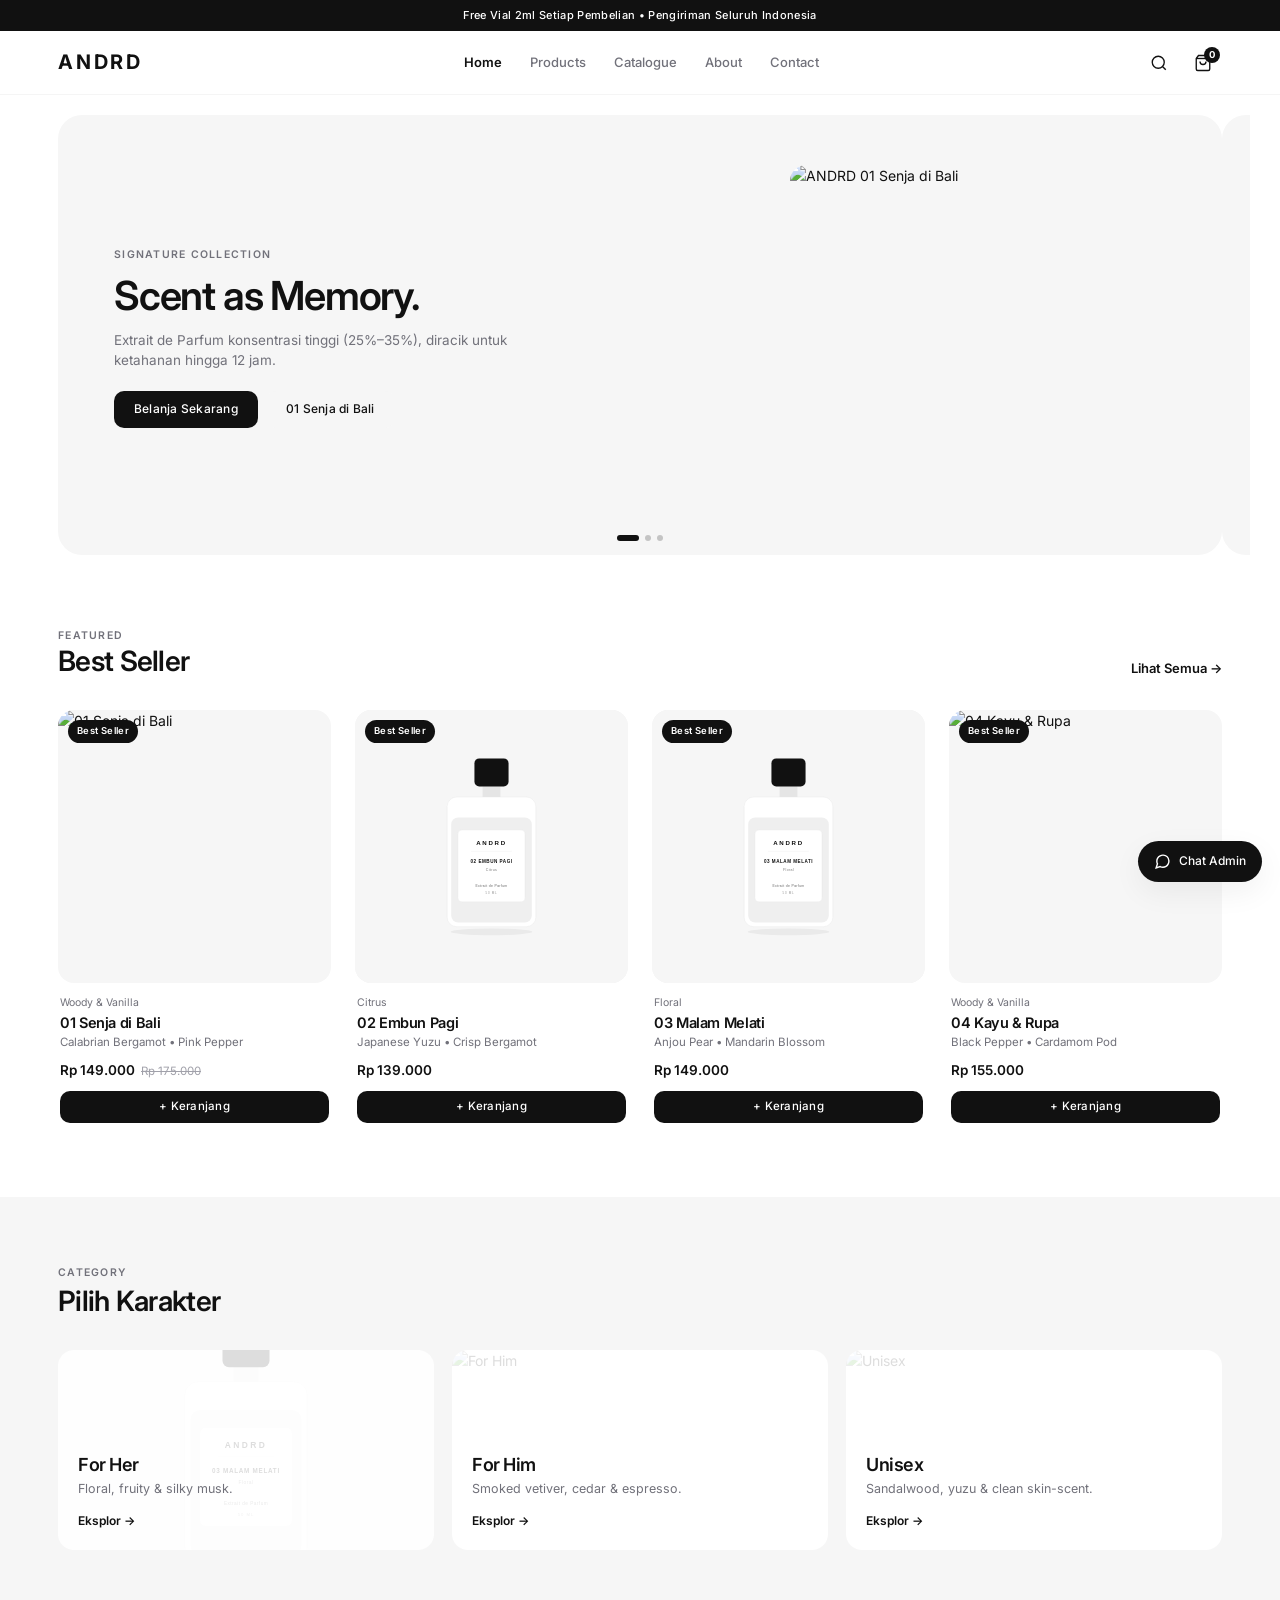
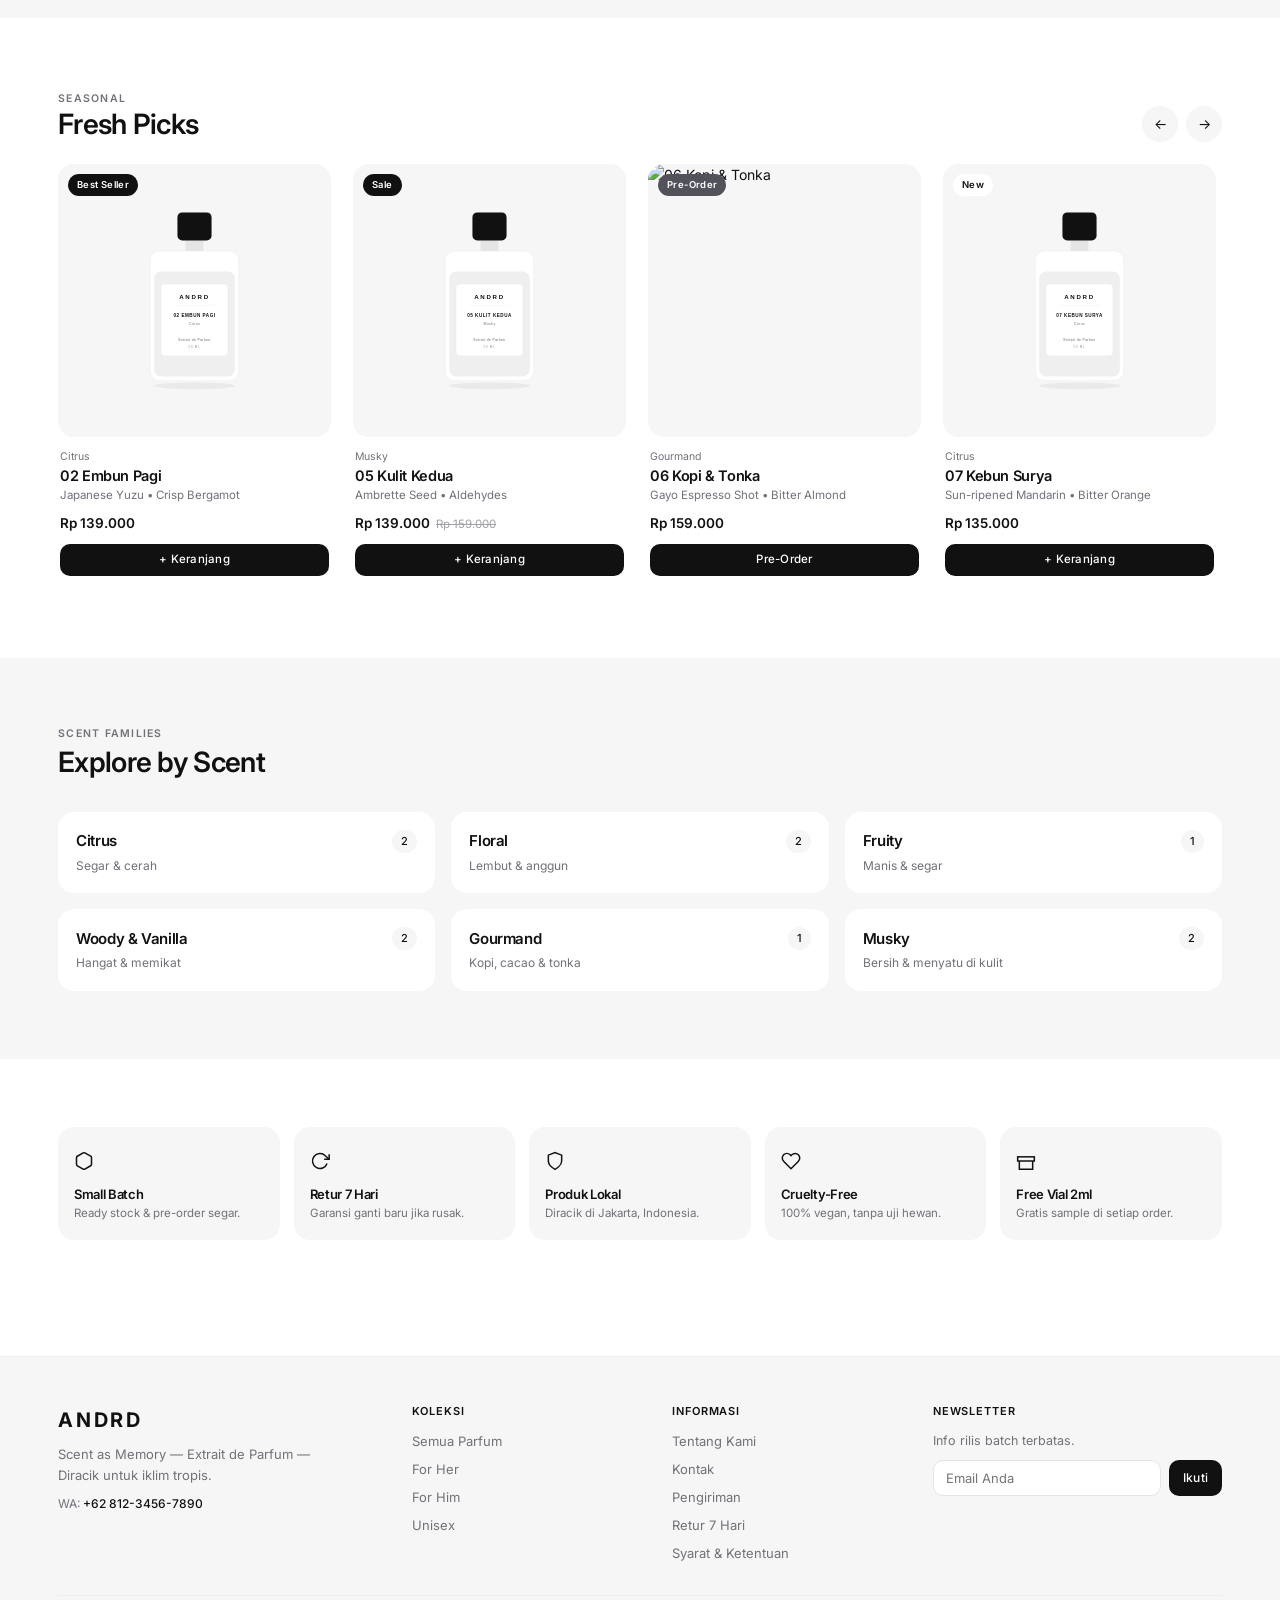
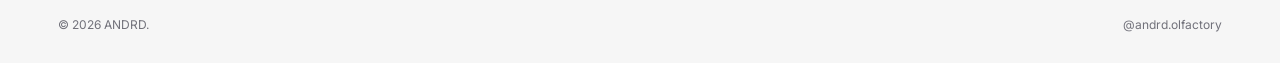
==== commit 6c2e5c08: "Add files via upload" ====
--- a/index.html
+++ b/index.html
@@ -3,90 +3,87 @@
 <head>
   <meta charset="UTF-8">
   <meta name="viewport" content="width=device-width, initial-scale=1.0">
-  <title>ANDRD — Scent as Memory, Crafted in Small Batches | Fine Extrait de Parfum</title>
-  <meta name="description" content="ANDRD adalah rumah parfum lokal artisan Indonesia. Koleksi Fine Extrait de Parfum dengan konsentrasi tinggi, tahan hingga 12 jam, bebas uji hewan, dan gratis vial setiap pembelian.">
+  <title>ANDRD — Extrait de Parfum</title>
+  <meta name="description" content="ANDRD Extrait de Parfum. Parfum lokal konsentrasi tinggi, tahan hingga 12 jam, gratis vial setiap pembelian.">
   <meta name="robots" content="index, follow">
 
-  <!-- Open Graph / Social Media -->
   <meta property="og:type" content="website">
-  <meta property="og:title" content="ANDRD — Artisanal Extrait de Parfum Indonesia">
-  <meta property="og:description" content="Scent as Memory, Crafted in Small Batches. Temukan parfum signature Anda dan pesan langsung via WhatsApp Concierge.">
+  <meta property="og:title" content="ANDRD — Extrait de Parfum">
+  <meta property="og:description" content="Scent as Memory. Temukan parfum signature Anda.">
   <meta property="og:image" content="assets/img/products/perfume-1-a.svg">
-  <meta property="og:url" content="https://andrdperfume.com/">
   <meta name="twitter:card" content="summary_large_image">
 
-  <!-- Favicon & Fonts -->
   <link rel="icon" type="image/svg+xml" href="assets/img/favicon.svg">
   <link rel="preconnect" href="https://fonts.googleapis.com">
   <link rel="preconnect" href="https://fonts.gstatic.com" crossorigin>
   <link href="https://fonts.googleapis.com/css2?family=Inter:wght@400;500;600;700&display=swap" rel="stylesheet">
-  <link rel="stylesheet" href="assets/css/style.css">
+  <link rel="stylesheet" href="style.css">
 </head>
 <body>
 
   <!-- 1. Announcement Bar -->
   <div class="announcement-bar" id="announcementBar">
-    FREE 2ml Discovery Vial untuk setiap pembelian • Pengiriman ke seluruh Indonesia
+    Free Vial 2ml Setiap Pembelian • Pengiriman Seluruh Indonesia
   </div>
 
   <!-- 2. Sticky Header -->
   <header class="site-header" id="siteHeader"></header>
 
   <main>
-    <!-- 3. Hero Banner Slider (3 Slide, Autoplay, Dots, Touch Swipe) -->
+    <!-- 3. Hero Banner Slider -->
     <section class="hero-slider" aria-label="Koleksi Unggulan ANDRD">
       <div class="hero-track" id="heroTrack">
         <!-- Slide 1 -->
         <div class="hero-slide">
           <div class="hero-content">
-            <span class="hero-eyebrow">Signature Collection • Batch 04</span>
-            <h1 class="hero-title">Scent as Memory, Crafted in Small Batches.</h1>
+            <span class="hero-eyebrow">Signature Collection</span>
+            <h1 class="hero-title">Scent as Memory.</h1>
             <p class="hero-desc">
-              Diracik dengan konsentrasi Extrait de Parfum (25%–35%) menggunakan ekstrak botani Nusantara dan minyak esensial Grasse untuk ketahanan hingga 12 jam di iklim tropis.
+              Extrait de Parfum konsentrasi tinggi (25%–35%), diracik untuk ketahanan hingga 12 jam.
             </p>
             <div class="hero-actions">
-              <a href="products.html" class="btn btn-primary">Jelajahi Koleksi</a>
+              <a href="products.html" class="btn btn-primary">Belanja Sekarang</a>
               <a href="product.html?id=andrd-01" class="btn btn-outline">01 Senja di Bali</a>
             </div>
           </div>
           <div class="hero-visual">
-            <img src="assets/img/products/perfume-1-a.svg" alt="ANDRD 01 Senja di Bali Extrait de Parfum" width="440" height="440">
+            <img src="assets/img/products/perfume-1-a.svg" alt="ANDRD 01 Senja di Bali" width="340" height="340">
           </div>
         </div>
 
         <!-- Slide 2 -->
-        <div class="hero-slide" >
+        <div class="hero-slide">
           <div class="hero-content">
-            <span class="hero-eyebrow">Tropical Freshness • Office Friendly</span>
-            <h2 class="hero-title">02 Embun Pagi: Yuzu &amp; Silver Needle Tea.</h2>
+            <span class="hero-eyebrow">Daily Freshness</span>
+            <h2 class="hero-title">02 Embun Pagi.</h2>
             <p class="hero-desc">
-              Kesegaran udara pukul enam pagi dalam sebotol kaca apoteker. Ringan, jernih, dan menenangkan pikiran sepanjang aktivitas harian Anda.
+              Perpaduan segar Yuzu Jepang, White Tea, dan Bergamot untuk aktivitas sepanjang hari.
             </p>
             <div class="hero-actions">
-              <a href="product.html?id=andrd-02" class="btn btn-primary">Lihat 02 Embun Pagi</a>
+              <a href="product.html?id=andrd-02" class="btn btn-primary">Lihat Produk</a>
               <a href="products.html?scent=Citrus" class="btn btn-outline">Koleksi Citrus</a>
             </div>
           </div>
           <div class="hero-visual">
-            <img src="assets/img/products/perfume-2-a.svg" alt="ANDRD 02 Embun Pagi Citrus Extrait de Parfum" loading="lazy" width="440" height="440">
+            <img src="assets/img/products/perfume-2-a.svg" alt="ANDRD 02 Embun Pagi" loading="lazy" width="340" height="340">
           </div>
         </div>
 
         <!-- Slide 3 -->
-        <div class="hero-slide" >
+        <div class="hero-slide">
           <div class="hero-content">
-            <span class="hero-eyebrow">Nocturnal Elegance • Floral Couture</span>
-            <h2 class="hero-title">03 Malam Melati: Puspa Malam Modern.</h2>
+            <span class="hero-eyebrow">Night Floral</span>
+            <h2 class="hero-title">03 Malam Melati.</h2>
             <p class="hero-desc">
-              Perpaduan kelopak melati Sambac Jawa, tuberose lembut, dan kayu kasmir hangat yang meninggalkan jejak anggun tak terlupakan.
+              Sentuhan modern melati malam, tuberose lembut, dan kayu kasmir hangat.
             </p>
             <div class="hero-actions">
-              <a href="product.html?id=andrd-03" class="btn btn-primary">Beli 03 Malam Melati</a>
-              <a href="products.html?gender=For+Her" class="btn btn-outline">Koleksi For Her</a>
+              <a href="product.html?id=andrd-03" class="btn btn-primary">Lihat Produk</a>
+              <a href="products.html?gender=For+Her" class="btn btn-outline">For Her</a>
             </div>
           </div>
           <div class="hero-visual">
-            <img src="assets/img/products/perfume-3-a.svg" alt="ANDRD 03 Malam Melati Floral Extrait de Parfum" loading="lazy" width="440" height="440">
+            <img src="assets/img/products/perfume-3-a.svg" alt="ANDRD 03 Malam Melati" loading="lazy" width="340" height="340">
           </div>
         </div>
       </div>
@@ -99,28 +96,22 @@
       </div>
     </section>
 
-    <!-- Banner Info Pembayaran Non-COD -->
-    <div class="non-cod-banner js-non-cod-banner"></div>
-
     <!-- 4. Best Seller / Featured Products -->
     <section class="section reveal">
       <div class="container">
-        <div class="section-header">
-          <span class="section-eyebrow">Most Loved Creations</span>
-          <h2 class="section-title">Best Seller &amp; Signature</h2>
-          <p class="section-desc">Empat racikan paling dicari dari studio olfaktori ANDRD, tersedia dalam ukuran travel 15ml hingga flacon 100ml.</p>
+        <div class="section-header" style="flex-direction:row;justify-content:space-between;align-items:flex-end;flex-wrap:wrap;">
+          <div>
+            <span class="section-eyebrow">Featured</span>
+            <h2 class="section-title">Best Seller</h2>
+          </div>
+          <a href="products.html" style="font-size:13px;font-weight:600;">Lihat Semua →</a>
         </div>
 
         <div class="product-grid" id="featuredProductsGrid">
-          <!-- Diisi otomatis dari products.js -->
-          <div class="skeleton" style="height:420px;"></div>
-          <div class="skeleton" style="height:420px;"></div>
-          <div class="skeleton" style="height:420px;"></div>
-          <div class="skeleton" style="height:420px;"></div>
-        </div>
-
-        <div style="text-align:center;margin-top:36px;">
-          <a href="products.html" class="btn btn-outline">Lihat Seluruh Koleksi (10 Parfum)</a>
+          <div class="skeleton" style="height:360px;"></div>
+          <div class="skeleton" style="height:360px;"></div>
+          <div class="skeleton" style="height:360px;"></div>
+          <div class="skeleton" style="height:360px;"></div>
         </div>
       </div>
     </section>
@@ -129,36 +120,35 @@
     <section class="section section-alt reveal">
       <div class="container">
         <div class="section-header">
-          <span class="section-eyebrow">Curated by Persona</span>
-          <h2 class="section-title">Temukan Karakter Anda</h2>
-          <p class="section-desc">Setiap botol dirancang untuk menyatu dengan kimia kulit pemakainya.</p>
+          <span class="section-eyebrow">Category</span>
+          <h2 class="section-title">Pilih Karakter</h2>
         </div>
 
         <div class="segment-grid">
           <a href="products.html?gender=For+Her" class="segment-card">
-            <img src="assets/img/products/perfume-3-a.svg" alt="Koleksi Parfum For Her" class="segment-bg" loading="lazy">
+            <img src="assets/img/products/perfume-3-a.svg" alt="For Her" class="segment-bg" loading="lazy">
             <div class="segment-overlay">
               <h3 class="segment-title">For Her</h3>
-              <p class="segment-desc">Buket melati malam, buah fig hitam, dan kelembutan sutra putih yang anggun.</p>
-              <span class="segment-link">Lihat Koleksi For Her →</span>
+              <p class="segment-desc">Floral, fruity &amp; silky musk.</p>
+              <span class="segment-link">Eksplor →</span>
             </div>
           </a>
 
           <a href="products.html?gender=For+Him" class="segment-card">
-            <img src="assets/img/products/perfume-4-a.svg" alt="Koleksi Parfum For Him" class="segment-bg" loading="lazy">
+            <img src="assets/img/products/perfume-4-a.svg" alt="For Him" class="segment-bg" loading="lazy">
             <div class="segment-overlay">
               <h3 class="segment-title">For Him</h3>
-              <p class="segment-desc">Karakter berwibawa dari vetiver asap Garut, cedarwood, espresso Gayo, dan tonka.</p>
-              <span class="segment-link">Lihat Koleksi For Him →</span>
+              <p class="segment-desc">Smoked vetiver, cedar &amp; espresso.</p>
+              <span class="segment-link">Eksplor →</span>
             </div>
           </a>
 
           <a href="products.html?gender=Unisex" class="segment-card">
-            <img src="assets/img/products/perfume-1-a.svg" alt="Koleksi Parfum Unisex" class="segment-bg" loading="lazy">
+            <img src="assets/img/products/perfume-1-a.svg" alt="Unisex" class="segment-bg" loading="lazy">
             <div class="segment-overlay">
               <h3 class="segment-title">Unisex</h3>
-              <p class="segment-desc">Komposisi seimbang tanpa batas gender: cendana Bali, yuzu segar, hingga skin-musk.</p>
-              <span class="segment-link">Lihat Koleksi Unisex →</span>
+              <p class="segment-desc">Sandalwood, yuzu &amp; clean skin-scent.</p>
+              <span class="segment-link">Eksplor →</span>
             </div>
           </a>
         </div>
@@ -170,9 +160,8 @@
       <div class="container">
         <div class="carousel-header">
           <div>
-            <span class="section-eyebrow">Seasonal Curation</span>
-            <h2 class="section-title" style="margin-bottom:4px;">Fresh Picks &amp; Edisi Musiman</h2>
-            <p class="section-desc">Pilihan kurator kami untuk cuaca tropis yang dinamis dari pagi hingga malam hari.</p>
+            <span class="section-eyebrow">Seasonal</span>
+            <h2 class="section-title">Fresh Picks</h2>
           </div>
           <div class="carousel-controls">
             <button type="button" class="carousel-btn" id="carouselPrevBtn" aria-label="Geser ke kiri">←</button>
@@ -180,9 +169,7 @@
           </div>
         </div>
 
-        <div class="carousel-track" id="seasonalCarouselTrack">
-          <!-- Diisi otomatis dari products.js -->
-        </div>
+        <div class="carousel-track" id="seasonalCarouselTrack"></div>
       </div>
     </section>
 
@@ -190,14 +177,11 @@
     <section class="section section-alt reveal">
       <div class="container">
         <div class="section-header">
-          <span class="section-eyebrow">Olfactory Families</span>
+          <span class="section-eyebrow">Scent Families</span>
           <h2 class="section-title">Explore by Scent</h2>
-          <p class="section-desc">Pilih keluarga aroma favorit Anda. Jumlah produk dihitung secara otomatis dari katalog aktif kami.</p>
-        </div>
-
-        <div class="scent-grid" id="exploreScentGrid">
-          <!-- Diisi otomatis dari config.js + products.js -->
-        </div>
+        </div>
+
+        <div class="scent-grid" id="exploreScentGrid"></div>
       </div>
     </section>
 
@@ -207,57 +191,54 @@
         <div class="trust-grid">
           <div class="trust-item">
             <div class="trust-icon">
-              <svg width="22" height="22" viewBox="0 0 24 24" fill="none" stroke="currentColor" stroke-width="1.8">
+              <svg width="20" height="20" viewBox="0 0 24 24" fill="none" stroke="currentColor" stroke-width="1.8">
                 <path d="M21 16V8a2 2 0 0 0-1-1.73l-7-4a2 2 0 0 0-2 0l-7 4A2 2 0 0 0 3 8v8a2 2 0 0 0 1 1.73l7 4a2 2 0 0 0 2 0l7-4A2 2 0 0 0 21 16z"></path>
-                <polyline points="3.27 6.96 12 12.01 20.73 6.96"></polyline>
-                <line x1="12" y1="22.08" x2="12" y2="12"></line>
-              </svg>
-            </div>
-            <h3 class="trust-title">Ready Stock &amp; Pre-Order</h3>
-            <p class="trust-sub">Batch segar diracik berkala untuk menjaga kualitas aroma.</p>
-          </div>
-
-          <div class="trust-item">
-            <div class="trust-icon">
-              <svg width="22" height="22" viewBox="0 0 24 24" fill="none" stroke="currentColor" stroke-width="1.8">
+              </svg>
+            </div>
+            <h3 class="trust-title">Small Batch</h3>
+            <p class="trust-sub">Ready stock &amp; pre-order segar.</p>
+          </div>
+
+          <div class="trust-item">
+            <div class="trust-icon">
+              <svg width="20" height="20" viewBox="0 0 24 24" fill="none" stroke="currentColor" stroke-width="1.8">
                 <polyline points="23 4 23 10 17 10"></polyline>
                 <path d="M20.49 15a9 9 0 1 1-2.12-9.36L23 10"></path>
               </svg>
             </div>
-            <h3 class="trust-title">Garansi Retur 7 Hari</h3>
-            <p class="trust-sub">Jaminan ganti baru 100% jika botol pecah atau bocor saat pengiriman.</p>
-          </div>
-
-          <div class="trust-item">
-            <div class="trust-icon">
-              <svg width="22" height="22" viewBox="0 0 24 24" fill="none" stroke="currentColor" stroke-width="1.8">
+            <h3 class="trust-title">Retur 7 Hari</h3>
+            <p class="trust-sub">Garansi ganti baru jika rusak.</p>
+          </div>
+
+          <div class="trust-item">
+            <div class="trust-icon">
+              <svg width="20" height="20" viewBox="0 0 24 24" fill="none" stroke="currentColor" stroke-width="1.8">
                 <path d="M12 22s8-4 8-10V5l-8-3-8 3v7c0 6 8 10 8 10z"></path>
               </svg>
             </div>
-            <h3 class="trust-title">100% Produk Lokal</h3>
-            <p class="trust-sub">Dirumuskan oleh perfumer independen Indonesia di Jakarta.</p>
-          </div>
-
-          <div class="trust-item">
-            <div class="trust-icon">
-              <svg width="22" height="22" viewBox="0 0 24 24" fill="none" stroke="currentColor" stroke-width="1.8">
+            <h3 class="trust-title">Produk Lokal</h3>
+            <p class="trust-sub">Diracik di Jakarta, Indonesia.</p>
+          </div>
+
+          <div class="trust-item">
+            <div class="trust-icon">
+              <svg width="20" height="20" viewBox="0 0 24 24" fill="none" stroke="currentColor" stroke-width="1.8">
                 <path d="M20.84 4.61a5.5 5.5 0 0 0-7.78 0L12 5.67l-1.06-1.06a5.5 5.5 0 0 0-7.78 7.78l1.06 1.06L12 21.23l7.78-7.78 1.06-1.06a5.5 5.5 0 0 0 0-7.78z"></path>
               </svg>
             </div>
-            <h3 class="trust-title">No Animal Testing</h3>
-            <p class="trust-sub">Cruelty-free, 100% vegan musk, dan aman di kulit.</p>
-          </div>
-
-          <div class="trust-item">
-            <div class="trust-icon">
-              <svg width="22" height="22" viewBox="0 0 24 24" fill="none" stroke="currentColor" stroke-width="1.8">
+            <h3 class="trust-title">Cruelty-Free</h3>
+            <p class="trust-sub">100% vegan, tanpa uji hewan.</p>
+          </div>
+
+          <div class="trust-item">
+            <div class="trust-icon">
+              <svg width="20" height="20" viewBox="0 0 24 24" fill="none" stroke="currentColor" stroke-width="1.8">
                 <polyline points="20 12 20 22 4 22 4 12"></polyline>
                 <rect x="2" y="7" width="20" height="5"></rect>
-                <line x1="12" y1="22" x2="12" y2="7"></line>
-              </svg>
-            </div>
-            <h3 class="trust-title">Free Discovery Vial</h3>
-            <p class="trust-sub">Gratis sample vial 2ml di setiap pesanan tanpa minimum belanja.</p>
+              </svg>
+            </div>
+            <h3 class="trust-title">Free Vial 2ml</h3>
+            <p class="trust-sub">Gratis sample di setiap order.</p>
           </div>
         </div>
       </div>
@@ -267,10 +248,9 @@
   <!-- 9. Footer -->
   <footer class="site-footer" id="siteFooter"></footer>
 
-  <!-- Scripts -->
   <script src="config.js"></script>
   <script src="products.js"></script>
-  <script src="assets/js/app.js"></script>
+  <script src="app.js"></script>
 </body>
 </html>
 
--- a/style.css
+++ b/style.css
@@ -0,0 +1,1675 @@
+/**
+ * ============================================================================
+ * STYLESHEET UTAMA "ANDRD" — SOFT ROUNDED MINIMALIST MONOCHROME
+ * ============================================================================
+ * Desain: Hitam Putih, Sudut Melengkung Halus, Tanpa Stroke Tebal, Modern Simple.
+ */
+
+:root {
+  /* Palet Warna Hitam Putih Bersih */
+  --color-primary: #111111;
+  --color-primary-hover: #2B2B2B;
+  --color-accent: #111111;
+  --color-accent-light: #F4F4F4;
+  --color-bg: #FFFFFF;
+  --color-bg-alt: #F6F6F6;
+  --color-surface: #FFFFFF;
+  --color-text: #111111;
+  --color-text-muted: #71717A;
+  --color-border: #EFEFEF;
+
+  /* Warna Status */
+  --color-success: #111111;
+  --color-warning: #52525B;
+  --color-danger: #E11D48;
+  --color-whatsapp: #111111;
+  --color-whatsapp-hover: #2B2B2B;
+
+  /* Tipografi Modern Sans-Serif */
+  --font-heading: 'Inter', -apple-system, BlinkMacSystemFont, sans-serif;
+  --font-body: 'Inter', -apple-system, BlinkMacSystemFont, sans-serif;
+
+  /* Ukuran & Sudut Melengkung (Rounded) */
+  --container-max: 1220px;
+  --header-height: 64px;
+  --radius-sm: 10px;
+  --radius-md: 16px;
+  --radius-lg: 24px;
+  --radius-pill: 999px;
+  --shadow-sm: 0 2px 12px rgba(0, 0, 0, 0.03);
+  --shadow-md: 0 10px 30px rgba(0, 0, 0, 0.06);
+  --shadow-lg: 0 20px 48px rgba(0, 0, 0, 0.12);
+  --transition: 0.22s cubic-bezier(0.22, 1, 0.36, 1);
+}
+
+/* ==========================================================================
+   RESET & BASE
+   ========================================================================== */
+*, *::before, *::after {
+  box-sizing: border-box;
+  margin: 0;
+  padding: 0;
+}
+
+html {
+  scroll-behavior: smooth;
+  -webkit-text-size-adjust: 100%;
+}
+
+body {
+  font-family: var(--font-body);
+  background-color: var(--color-bg);
+  color: var(--color-text);
+  line-height: 1.55;
+  font-size: 14px;
+  overflow-x: hidden;
+  -webkit-font-smoothing: antialiased;
+}
+
+img, svg {
+  max-width: 100%;
+  display: block;
+}
+
+a {
+  color: inherit;
+  text-decoration: none;
+  transition: opacity var(--transition), color var(--transition);
+}
+
+button, input, select, textarea {
+  font-family: inherit;
+  font-size: inherit;
+  color: inherit;
+}
+
+button {
+  cursor: pointer;
+  border: none;
+  background: none;
+}
+
+ul {
+  list-style: none;
+}
+
+:focus-visible {
+  outline: 1.5px solid #111111;
+  outline-offset: 2px;
+}
+
+.container {
+  width: 100%;
+  max-width: var(--container-max);
+  margin: 0 auto;
+  padding: 0 16px;
+}
+
+@media (min-width: 768px) {
+  .container {
+    padding: 0 28px;
+  }
+}
+
+/* ==========================================================================
+   TYPOGRAPHY & SECTION HEADERS
+   ========================================================================== */
+h1, h2, h3, h4, .serif {
+  font-family: var(--font-heading);
+  font-weight: 600;
+  line-height: 1.2;
+  letter-spacing: -0.025em;
+}
+
+.section {
+  padding: 44px 0;
+}
+
+@media (min-width: 768px) {
+  .section {
+    padding: 68px 0;
+  }
+}
+
+.section-alt {
+  background-color: var(--color-bg-alt);
+}
+
+.section-header {
+  text-align: left;
+  margin-bottom: 24px;
+  display: flex;
+  flex-direction: column;
+  gap: 4px;
+}
+
+@media (min-width: 768px) {
+  .section-header {
+    margin-bottom: 32px;
+  }
+}
+
+.section-eyebrow {
+  display: inline-block;
+  font-size: 10.5px;
+  font-weight: 600;
+  text-transform: uppercase;
+  letter-spacing: 0.12em;
+  color: var(--color-text-muted);
+}
+
+.section-title {
+  font-size: clamp(21px, 3vw, 28px);
+  font-weight: 600;
+  color: var(--color-primary);
+}
+
+.section-desc {
+  color: var(--color-text-muted);
+  font-size: 13.5px;
+  max-width: 520px;
+}
+
+/* ==========================================================================
+   BUTTONS (ROUNDED & CLEAN)
+   ========================================================================== */
+.btn {
+  display: inline-flex;
+  align-items: center;
+  justify-content: center;
+  gap: 8px;
+  padding: 11px 20px;
+  font-size: 12px;
+  font-weight: 500;
+  letter-spacing: 0.02em;
+  border-radius: var(--radius-sm);
+  transition: all var(--transition);
+  text-align: center;
+  line-height: 1.2;
+}
+
+.btn-primary {
+  background-color: var(--color-primary);
+  color: #FFFFFF;
+}
+
+.btn-primary:hover:not(:disabled) {
+  background-color: var(--color-primary-hover);
+  transform: translateY(-1px);
+}
+
+.btn-outline {
+  background-color: var(--color-bg-alt);
+  color: var(--color-primary);
+}
+
+.btn-outline:hover:not(:disabled) {
+  background-color: #E8E8E8;
+}
+
+.btn-whatsapp {
+  background-color: var(--color-primary);
+  color: #FFFFFF;
+}
+
+.btn-whatsapp:hover:not(:disabled) {
+  background-color: var(--color-primary-hover);
+}
+
+.btn-restock {
+  background-color: var(--color-bg-alt);
+  color: var(--color-primary);
+}
+
+.btn-restock:hover {
+  background-color: #EAEAEA;
+}
+
+.btn-block {
+  width: 100%;
+}
+
+.btn:disabled {
+  opacity: 0.4;
+  cursor: not-allowed;
+}
+
+/* ==========================================================================
+   1. ANNOUNCEMENT BAR (COMPACT) & HIDE TOP PAYMENT BANNER
+   ========================================================================== */
+.announcement-bar {
+  background-color: var(--color-primary);
+  color: #FFFFFF;
+  font-size: 11px;
+  letter-spacing: 0.03em;
+  text-align: center;
+  padding: 7px 14px;
+  font-weight: 500;
+}
+
+/* Sembunyikan banner info pembayaran di awal halaman agar tidak makan tempat */
+.non-cod-banner {
+  display: none !important;
+}
+
+/* ==========================================================================
+   2. STICKY HEADER & NAVIGATION
+   ========================================================================== */
+.site-header {
+  position: sticky;
+  top: 0;
+  z-index: 900;
+  background-color: rgba(255, 255, 255, 0.92);
+  backdrop-filter: blur(12px);
+  -webkit-backdrop-filter: blur(12px);
+  border-bottom: 1px solid rgba(0, 0, 0, 0.04);
+  height: var(--header-height);
+}
+
+.header-inner {
+  display: flex;
+  align-items: center;
+  justify-content: space-between;
+  height: 100%;
+}
+
+.mobile-menu-btn {
+  display: inline-flex;
+  align-items: center;
+  justify-content: center;
+  width: 38px;
+  height: 38px;
+  border-radius: var(--radius-sm);
+  color: var(--color-primary);
+}
+
+@media (min-width: 900px) {
+  .mobile-menu-btn {
+    display: none;
+  }
+}
+
+.brand-logo {
+  font-family: var(--font-heading);
+  font-size: 20px;
+  font-weight: 700;
+  letter-spacing: 0.14em;
+  color: var(--color-primary);
+  text-transform: uppercase;
+}
+
+.main-nav {
+  display: none;
+}
+
+@media (min-width: 900px) {
+  .main-nav {
+    display: flex;
+    align-items: center;
+    gap: 28px;
+  }
+}
+
+.nav-link {
+  font-size: 13px;
+  font-weight: 500;
+  color: var(--color-text-muted);
+  padding: 6px 0;
+  transition: color var(--transition);
+}
+
+.nav-link:hover,
+.nav-link.active {
+  color: var(--color-primary);
+  font-weight: 600;
+}
+
+.header-actions {
+  display: flex;
+  align-items: center;
+  gap: 6px;
+}
+
+.icon-btn {
+  position: relative;
+  display: inline-flex;
+  align-items: center;
+  justify-content: center;
+  width: 38px;
+  height: 38px;
+  border-radius: var(--radius-pill);
+  color: var(--color-primary);
+  transition: background-color var(--transition);
+}
+
+.icon-btn:hover {
+  background-color: var(--color-bg-alt);
+}
+
+.cart-badge {
+  position: absolute;
+  top: 3px;
+  right: 2px;
+  min-width: 16px;
+  height: 16px;
+  padding: 0 4px;
+  border-radius: var(--radius-pill);
+  background-color: var(--color-primary);
+  color: #FFFFFF;
+  font-size: 9.5px;
+  font-weight: 700;
+  display: flex;
+  align-items: center;
+  justify-content: center;
+}
+
+/* Mobile Navigation Drawer */
+.mobile-nav-drawer {
+  position: fixed;
+  inset: 0;
+  z-index: 1100;
+  visibility: hidden;
+  pointer-events: none;
+}
+
+.mobile-nav-drawer.open {
+  visibility: visible;
+  pointer-events: auto;
+}
+
+.drawer-backdrop {
+  position: absolute;
+  inset: 0;
+  background: rgba(0, 0, 0, 0.35);
+  opacity: 0;
+  transition: opacity var(--transition);
+}
+
+.mobile-nav-drawer.open .drawer-backdrop,
+.cart-drawer.open .drawer-backdrop {
+  opacity: 1;
+}
+
+.mobile-nav-panel {
+  position: absolute;
+  top: 0;
+  left: 0;
+  width: min(82vw, 300px);
+  height: 100%;
+  background-color: #FFFFFF;
+  padding: 22px;
+  display: flex;
+  flex-direction: column;
+  transform: translateX(-100%);
+  transition: transform var(--transition);
+  border-radius: 0 var(--radius-lg) var(--radius-lg) 0;
+}
+
+.mobile-nav-drawer.open .mobile-nav-panel {
+  transform: translateX(0);
+}
+
+.mobile-nav-links {
+  margin-top: 24px;
+  display: flex;
+  flex-direction: column;
+  gap: 12px;
+}
+
+.mobile-nav-links a {
+  font-size: 15px;
+  font-weight: 500;
+  padding: 10px 12px;
+  border-radius: var(--radius-sm);
+}
+
+.mobile-nav-links a:hover {
+  background-color: var(--color-bg-alt);
+}
+
+/* ==========================================================================
+   LIVE SEARCH BAR
+   ========================================================================== */
+.search-overlay {
+  position: fixed;
+  top: var(--header-height);
+  left: 0;
+  right: 0;
+  z-index: 890;
+  background-color: #FFFFFF;
+  box-shadow: var(--shadow-md);
+  padding: 16px 0 20px;
+  transform: translateY(-120%);
+  opacity: 0;
+  visibility: hidden;
+  transition: all var(--transition);
+  border-radius: 0 0 var(--radius-lg) var(--radius-lg);
+}
+
+.search-overlay.open {
+  transform: translateY(0);
+  opacity: 1;
+  visibility: visible;
+}
+
+.search-input-wrap {
+  display: flex;
+  align-items: center;
+  gap: 10px;
+  background-color: var(--color-bg-alt);
+  padding: 10px 14px;
+  border-radius: var(--radius-sm);
+}
+
+.search-input-wrap input {
+  width: 100%;
+  border: none;
+  background: none;
+  font-size: 14px;
+  outline: none;
+}
+
+.live-search-results {
+  margin-top: 12px;
+  max-height: 320px;
+  overflow-y: auto;
+  display: grid;
+  grid-template-columns: 1fr;
+  gap: 8px;
+}
+
+@media (min-width: 768px) {
+  .live-search-results {
+    grid-template-columns: repeat(2, 1fr);
+  }
+}
+
+.search-result-item {
+  display: flex;
+  align-items: center;
+  gap: 12px;
+  padding: 8px;
+  border-radius: var(--radius-sm);
+  background-color: var(--color-bg-alt);
+}
+
+.search-result-item img {
+  width: 48px;
+  height: 48px;
+  object-fit: cover;
+  border-radius: 8px;
+}
+
+/* ==========================================================================
+   3. HERO BANNER SLIDER (ROUNDED & CLEAN)
+   ========================================================================== */
+.hero-slider {
+  position: relative;
+  overflow: hidden;
+  padding: 12px 16px 0;
+  max-width: var(--container-max);
+  margin: 0 auto;
+}
+
+@media (min-width: 768px) {
+  .hero-slider {
+    padding: 20px 28px 0;
+  }
+}
+
+.hero-track {
+  display: flex;
+  transition: transform 0.5s cubic-bezier(0.22, 1, 0.36, 1);
+  border-radius: var(--radius-lg);
+}
+
+.hero-slide {
+  min-width: 100%;
+  display: grid;
+  grid-template-columns: 1fr;
+  align-items: center;
+  background-color: var(--color-bg-alt) !important;
+  border-radius: var(--radius-lg);
+  overflow: hidden;
+}
+
+@media (min-width: 900px) {
+  .hero-slide {
+    grid-template-columns: 1.1fr 0.9fr;
+    min-height: 440px;
+  }
+}
+
+.hero-content {
+  padding: 32px 22px 20px;
+  max-width: 540px;
+}
+
+@media (min-width: 900px) {
+  .hero-content {
+    padding: 48px 40px 48px 56px;
+  }
+}
+
+.hero-eyebrow {
+  display: inline-block;
+  font-size: 10.5px;
+  letter-spacing: 0.12em;
+  text-transform: uppercase;
+  color: var(--color-text-muted);
+  font-weight: 600;
+  margin-bottom: 8px;
+}
+
+.hero-title {
+  font-size: clamp(24px, 3.6vw, 40px);
+  font-weight: 600;
+  margin-bottom: 10px;
+  color: var(--color-primary);
+  letter-spacing: -0.03em;
+}
+
+.hero-desc {
+  color: var(--color-text-muted);
+  font-size: 13.5px;
+  margin-bottom: 20px;
+  max-width: 420px;
+}
+
+.hero-actions {
+  display: flex;
+  flex-wrap: wrap;
+  gap: 8px;
+}
+
+.hero-visual {
+  position: relative;
+  height: 260px;
+  display: flex;
+  align-items: center;
+  justify-content: center;
+  padding: 16px 16px 36px;
+}
+
+@media (min-width: 900px) {
+  .hero-visual {
+    height: 100%;
+    min-height: 420px;
+    padding: 24px;
+  }
+}
+
+.hero-visual img {
+  width: min(100%, 340px);
+  height: auto;
+  aspect-ratio: 1 / 1;
+  object-fit: cover;
+  border-radius: var(--radius-md);
+}
+
+.hero-dots {
+  position: absolute;
+  bottom: 14px;
+  left: 50%;
+  transform: translateX(-50%);
+  display: flex;
+  gap: 6px;
+  z-index: 10;
+}
+
+.hero-dot {
+  width: 6px;
+  height: 6px;
+  border-radius: var(--radius-pill);
+  background-color: rgba(0, 0, 0, 0.2);
+  transition: all var(--transition);
+}
+
+.hero-dot.active {
+  width: 22px;
+  background-color: var(--color-primary);
+}
+
+/* ==========================================================================
+   4. PRODUCT GRID & PRODUCT CARD (NO BORDER STROKE, SOFT ROUNDED)
+   ========================================================================== */
+.product-grid {
+  display: grid;
+  grid-template-columns: repeat(2, 1fr);
+  gap: 14px;
+}
+
+@media (min-width: 768px) {
+  .product-grid {
+    grid-template-columns: repeat(3, 1fr);
+    gap: 22px;
+  }
+}
+
+@media (min-width: 1024px) {
+  .product-grid {
+    grid-template-columns: repeat(4, 1fr);
+    gap: 24px;
+  }
+}
+
+.product-card {
+  background-color: transparent;
+  border: none;
+  border-radius: var(--radius-md);
+  display: flex;
+  flex-direction: column;
+}
+
+.product-media {
+  position: relative;
+  width: 100%;
+  aspect-ratio: 1 / 1;
+  background-color: var(--color-bg-alt);
+  border-radius: var(--radius-md);
+  overflow: hidden;
+  margin-bottom: 10px;
+}
+
+.product-img-primary,
+.product-img-secondary {
+  position: absolute;
+  inset: 0;
+  width: 100%;
+  height: 100%;
+  object-fit: cover;
+  transition: opacity 0.35s ease, transform 0.45s ease;
+}
+
+.product-img-secondary {
+  opacity: 0;
+}
+
+.product-card:hover .product-img-primary {
+  opacity: 0;
+  transform: scale(1.03);
+}
+
+.product-card:hover .product-img-secondary {
+  opacity: 1;
+  transform: scale(1.02);
+}
+
+.product-badges {
+  position: absolute;
+  top: 10px;
+  left: 10px;
+  z-index: 3;
+  display: flex;
+  flex-direction: column;
+  gap: 4px;
+}
+
+.badge {
+  display: inline-block;
+  padding: 4px 9px;
+  font-size: 9.5px;
+  font-weight: 600;
+  letter-spacing: 0.04em;
+  border-radius: var(--radius-pill);
+}
+
+.badge-bestseller {
+  background-color: var(--color-primary);
+  color: #FFFFFF;
+}
+
+.badge-new {
+  background-color: #FFFFFF;
+  color: var(--color-primary);
+}
+
+.badge-sale {
+  background-color: var(--color-primary);
+  color: #FFFFFF;
+}
+
+.badge-preorder {
+  background-color: #52525B;
+  color: #FFFFFF;
+}
+
+.badge-soldout {
+  background-color: #E4E4E7;
+  color: #52525B;
+}
+
+.product-body {
+  padding: 2px 2px 6px;
+  display: flex;
+  flex-direction: column;
+  flex-grow: 1;
+}
+
+.product-meta {
+  font-size: 10.5px;
+  color: var(--color-text-muted);
+  margin-bottom: 2px;
+}
+
+.product-title {
+  font-family: var(--font-heading);
+  font-size: 14.5px;
+  font-weight: 600;
+  margin-bottom: 3px;
+  color: var(--color-primary);
+}
+
+.product-notes-preview {
+  font-size: 11.5px;
+  color: var(--color-text-muted);
+  margin-bottom: 8px;
+  white-space: nowrap;
+  overflow: hidden;
+  text-overflow: ellipsis;
+}
+
+.product-price-wrap {
+  margin-top: auto;
+  margin-bottom: 10px;
+  display: flex;
+  align-items: baseline;
+  gap: 6px;
+  flex-wrap: wrap;
+}
+
+.price-from-label {
+  display: none;
+}
+
+.price-current {
+  font-weight: 600;
+  font-size: 13.5px;
+  color: var(--color-primary);
+}
+
+.price-compare {
+  font-size: 11.5px;
+  color: #A1A1AA;
+  text-decoration: line-through;
+}
+
+.product-card-actions .btn {
+  padding: 9px 12px;
+  font-size: 11.5px;
+  width: 100%;
+  border-radius: var(--radius-sm);
+}
+
+/* ==========================================================================
+   5. SEGMENTATION CARDS ("For Her", "For Him", "Unisex")
+   ========================================================================== */
+.segment-grid {
+  display: grid;
+  grid-template-columns: 1fr;
+  gap: 12px;
+}
+
+@media (min-width: 768px) {
+  .segment-grid {
+    grid-template-columns: repeat(3, 1fr);
+    gap: 18px;
+  }
+}
+
+.segment-card {
+  position: relative;
+  overflow: hidden;
+  min-height: 200px;
+  display: flex;
+  flex-direction: column;
+  justify-content: flex-end;
+  padding: 20px;
+  border-radius: var(--radius-md);
+  background-color: #FFFFFF;
+  transition: transform var(--transition);
+}
+
+.segment-card:hover {
+  transform: translateY(-2px);
+}
+
+.segment-bg {
+  position: absolute;
+  inset: 0;
+  width: 100%;
+  height: 100%;
+  object-fit: cover;
+  opacity: 0.14;
+}
+
+.segment-overlay {
+  position: relative;
+  z-index: 2;
+}
+
+.segment-title {
+  font-size: 18px;
+  font-weight: 600;
+  margin-bottom: 4px;
+}
+
+.segment-desc {
+  font-size: 12.5px;
+  color: var(--color-text-muted);
+  margin-bottom: 10px;
+}
+
+.segment-link {
+  font-size: 12px;
+  font-weight: 600;
+  color: var(--color-primary);
+  display: inline-flex;
+  align-items: center;
+  gap: 4px;
+}
+
+/* ==========================================================================
+   6. FRESH PICKS CAROUSEL
+   ========================================================================== */
+.carousel-header {
+  display: flex;
+  flex-wrap: wrap;
+  align-items: flex-end;
+  justify-content: space-between;
+  gap: 12px;
+  margin-bottom: 22px;
+}
+
+.carousel-controls {
+  display: flex;
+  gap: 8px;
+}
+
+.carousel-btn {
+  width: 36px;
+  height: 36px;
+  border-radius: var(--radius-pill);
+  background-color: var(--color-bg-alt);
+  display: inline-flex;
+  align-items: center;
+  justify-content: center;
+  transition: all var(--transition);
+}
+
+.carousel-btn:hover {
+  background-color: var(--color-primary);
+  color: #FFFFFF;
+}
+
+.carousel-track {
+  display: grid;
+  grid-auto-flow: column;
+  grid-auto-columns: calc(72% - 10px);
+  gap: 14px;
+  overflow-x: auto;
+  scroll-snap-type: x mandatory;
+  scrollbar-width: none;
+  padding-bottom: 8px;
+}
+
+.carousel-track::-webkit-scrollbar {
+  display: none;
+}
+
+@media (min-width: 640px) {
+  .carousel-track {
+    grid-auto-columns: calc(46% - 12px);
+  }
+}
+
+@media (min-width: 1024px) {
+  .carousel-track {
+    grid-auto-columns: calc(25% - 18px);
+    gap: 22px;
+  }
+}
+
+.carousel-track > * {
+  scroll-snap-align: start;
+}
+
+/* ==========================================================================
+   7. EXPLORE BY SCENT (SOFT ROUNDED, NO STROKE)
+   ========================================================================== */
+.scent-grid {
+  display: grid;
+  grid-template-columns: repeat(2, 1fr);
+  gap: 12px;
+}
+
+@media (min-width: 768px) {
+  .scent-grid {
+    grid-template-columns: repeat(3, 1fr);
+    gap: 16px;
+  }
+}
+
+.scent-card {
+  background-color: #FFFFFF;
+  border-radius: var(--radius-md);
+  padding: 18px;
+  display: flex;
+  flex-direction: column;
+  justify-content: space-between;
+  transition: transform var(--transition);
+}
+
+.scent-card:hover {
+  transform: translateY(-2px);
+}
+
+.scent-top {
+  display: flex;
+  align-items: center;
+  justify-content: space-between;
+  gap: 8px;
+  margin-bottom: 4px;
+}
+
+.scent-name {
+  font-size: 15px;
+  font-weight: 600;
+}
+
+.scent-count {
+  font-size: 11px;
+  font-weight: 500;
+  padding: 3px 9px;
+  border-radius: var(--radius-pill);
+  background-color: var(--color-bg-alt);
+  color: var(--color-primary);
+}
+
+.scent-desc {
+  font-size: 12px;
+  color: var(--color-text-muted);
+}
+
+/* ==========================================================================
+   8. TRUST BADGES
+   ========================================================================== */
+.trust-grid {
+  display: grid;
+  grid-template-columns: repeat(2, 1fr);
+  gap: 12px;
+}
+
+@media (min-width: 900px) {
+  .trust-grid {
+    grid-template-columns: repeat(5, 1fr);
+    gap: 14px;
+  }
+}
+
+.trust-item {
+  background-color: var(--color-bg-alt);
+  border-radius: var(--radius-md);
+  padding: 18px 16px;
+  text-align: left;
+}
+
+.trust-icon {
+  width: 32px;
+  height: 32px;
+  margin-bottom: 10px;
+  color: var(--color-primary);
+  display: flex;
+  align-items: center;
+}
+
+.trust-title {
+  font-size: 13px;
+  font-weight: 600;
+  margin-bottom: 2px;
+}
+
+.trust-sub {
+  font-size: 11.5px;
+  color: var(--color-text-muted);
+}
+
+/* ==========================================================================
+   9. PRODUCTS CATALOGUE PAGE & COLLAPSIBLE MOBILE FILTER
+   ========================================================================== */
+.catalog-layout {
+  display: grid;
+  grid-template-columns: 1fr;
+  gap: 20px;
+}
+
+@media (min-width: 960px) {
+  .catalog-layout {
+    grid-template-columns: 240px 1fr;
+    align-items: start;
+    gap: 28px;
+  }
+}
+
+/* Di mobile, filter disembunyikan secara default agar tidak makan tempat */
+.filter-panel {
+  display: none;
+  background-color: var(--color-bg-alt);
+  border-radius: var(--radius-md);
+  padding: 18px;
+}
+
+.filter-panel.open {
+  display: block;
+}
+
+@media (min-width: 960px) {
+  .filter-panel {
+    display: block;
+  }
+}
+
+.mobile-filter-btn {
+  display: inline-flex;
+  align-items: center;
+  gap: 6px;
+  padding: 8px 14px;
+  background-color: var(--color-bg-alt);
+  border-radius: var(--radius-sm);
+  font-size: 12.5px;
+  font-weight: 600;
+}
+
+@media (min-width: 960px) {
+  .mobile-filter-btn {
+    display: none;
+  }
+}
+
+.filter-group {
+  padding-bottom: 14px;
+  margin-bottom: 14px;
+  border-bottom: 1px solid rgba(0, 0, 0, 0.06);
+}
+
+.filter-group:last-child {
+  border-bottom: none;
+  margin-bottom: 0;
+  padding-bottom: 0;
+}
+
+.filter-title {
+  font-size: 11px;
+  font-weight: 600;
+  text-transform: uppercase;
+  letter-spacing: 0.06em;
+  margin-bottom: 8px;
+}
+
+.filter-options {
+  display: flex;
+  flex-direction: column;
+  gap: 6px;
+}
+
+.filter-checkbox {
+  display: flex;
+  align-items: center;
+  gap: 8px;
+  font-size: 13px;
+  cursor: pointer;
+}
+
+.filter-checkbox input {
+  accent-color: var(--color-primary);
+}
+
+.catalog-toolbar {
+  display: flex;
+  flex-wrap: wrap;
+  align-items: center;
+  justify-content: space-between;
+  gap: 10px;
+  margin-bottom: 18px;
+}
+
+.form-control, .select-control {
+  width: 100%;
+  padding: 10px 14px;
+  border: 1px solid #E5E5E5;
+  border-radius: var(--radius-sm);
+  background-color: #FFFFFF;
+  font-size: 13.5px;
+  transition: border-color var(--transition);
+}
+
+.form-control:focus, .select-control:focus {
+  border-color: var(--color-primary);
+  outline: none;
+}
+
+/* ==========================================================================
+   10. PRODUCT DETAIL PAGE (product.html)
+   ========================================================================== */
+.breadcrumb {
+  display: flex;
+  flex-wrap: wrap;
+  gap: 6px;
+  font-size: 12px;
+  color: var(--color-text-muted);
+  margin-bottom: 20px;
+}
+
+.product-detail-grid {
+  display: grid;
+  grid-template-columns: 1fr;
+  gap: 28px;
+}
+
+@media (min-width: 900px) {
+  .product-detail-grid {
+    grid-template-columns: 1fr 1fr;
+    gap: 44px;
+    align-items: start;
+  }
+}
+
+.gallery-main {
+  overflow: hidden;
+  border-radius: var(--radius-lg);
+  background-color: var(--color-bg-alt);
+  aspect-ratio: 1 / 1;
+  margin-bottom: 10px;
+}
+
+.gallery-main img {
+  width: 100%;
+  height: 100%;
+  object-fit: cover;
+}
+
+.gallery-thumbs {
+  display: flex;
+  gap: 10px;
+}
+
+.gallery-thumb {
+  width: 68px;
+  height: 68px;
+  border-radius: var(--radius-sm);
+  overflow: hidden;
+  border: 1.5px solid transparent;
+  cursor: pointer;
+  opacity: 0.55;
+  transition: all var(--transition);
+}
+
+.gallery-thumb.active {
+  border-color: var(--color-primary);
+  opacity: 1;
+}
+
+.detail-title {
+  font-size: clamp(22px, 3vw, 32px);
+  font-weight: 600;
+  margin: 6px 0 8px;
+}
+
+.detail-price-box {
+  display: flex;
+  align-items: baseline;
+  gap: 10px;
+  margin-bottom: 16px;
+}
+
+.detail-price {
+  font-size: 20px;
+  font-weight: 600;
+  color: var(--color-primary);
+}
+
+.detail-compare {
+  font-size: 14px;
+  color: var(--color-text-muted);
+  text-decoration: line-through;
+}
+
+.variant-selector {
+  display: flex;
+  flex-wrap: wrap;
+  gap: 8px;
+  margin-top: 8px;
+  margin-bottom: 18px;
+}
+
+.variant-btn {
+  padding: 8px 18px;
+  border-radius: var(--radius-pill);
+  background-color: var(--color-bg-alt);
+  font-size: 13px;
+  font-weight: 500;
+  transition: all var(--transition);
+}
+
+.variant-btn.active {
+  background-color: var(--color-primary);
+  color: #FFFFFF;
+}
+
+.qty-action-row {
+  display: flex;
+  gap: 10px;
+  margin-bottom: 20px;
+}
+
+.qty-control {
+  display: inline-flex;
+  align-items: center;
+  border-radius: var(--radius-sm);
+  background-color: var(--color-bg-alt);
+}
+
+.qty-btn {
+  width: 36px;
+  height: 40px;
+  font-size: 16px;
+  display: flex;
+  align-items: center;
+  justify-content: center;
+}
+
+.qty-input {
+  width: 36px;
+  text-align: center;
+  border: none;
+  font-weight: 600;
+  background: transparent;
+}
+
+/* Accordion */
+.accordion {
+  border-top: 1px solid var(--color-border);
+  margin-top: 20px;
+}
+
+.accordion-item {
+  border-bottom: 1px solid var(--color-border);
+}
+
+.accordion-trigger {
+  width: 100%;
+  padding: 14px 0;
+  display: flex;
+  align-items: center;
+  justify-content: space-between;
+  font-weight: 600;
+  font-size: 13px;
+  text-align: left;
+}
+
+.accordion-content {
+  display: none;
+  padding-bottom: 14px;
+  font-size: 13px;
+  color: var(--color-text-muted);
+}
+
+.accordion-item.open .accordion-content {
+  display: block;
+}
+
+.notes-pyramid {
+  display: grid;
+  grid-template-columns: 1fr;
+  gap: 8px;
+}
+
+.note-tier {
+  background-color: var(--color-bg-alt);
+  padding: 10px 14px;
+  border-radius: var(--radius-sm);
+}
+
+/* ==========================================================================
+   11. CART DRAWER & CART PAGE
+   ========================================================================== */
+.cart-drawer {
+  position: fixed;
+  inset: 0;
+  z-index: 1200;
+  visibility: hidden;
+  pointer-events: none;
+}
+
+.cart-drawer.open {
+  visibility: visible;
+  pointer-events: auto;
+}
+
+.cart-drawer-panel {
+  position: absolute;
+  top: 0;
+  right: 0;
+  width: min(92vw, 390px);
+  height: 100%;
+  background-color: #FFFFFF;
+  display: flex;
+  flex-direction: column;
+  transform: translateX(100%);
+  transition: transform var(--transition);
+  box-shadow: var(--shadow-lg);
+  border-radius: var(--radius-lg) 0 0 var(--radius-lg);
+}
+
+.cart-drawer.open .cart-drawer-panel {
+  transform: translateX(0);
+}
+
+.cart-drawer-header {
+  padding: 18px 20px;
+  border-bottom: 1px solid var(--color-border);
+  display: flex;
+  align-items: center;
+  justify-content: space-between;
+}
+
+.cart-drawer-body {
+  flex: 1;
+  overflow-y: auto;
+  padding: 18px 20px;
+}
+
+.cart-item {
+  display: grid;
+  grid-template-columns: 64px 1fr;
+  gap: 12px;
+  padding-bottom: 14px;
+  margin-bottom: 14px;
+  border-bottom: 1px solid var(--color-border);
+}
+
+.cart-item img {
+  width: 64px;
+  height: 64px;
+  object-fit: cover;
+  border-radius: var(--radius-sm);
+}
+
+.cart-drawer-footer {
+  padding: 18px 20px;
+  border-top: 1px solid var(--color-border);
+  background-color: #FFFFFF;
+}
+
+/* ==========================================================================
+   12. CHECKOUT FORM & VALIDATION
+   ========================================================================== */
+.checkout-grid {
+  display: grid;
+  grid-template-columns: 1fr;
+  gap: 24px;
+}
+
+@media (min-width: 960px) {
+  .checkout-grid {
+    grid-template-columns: 1.35fr 0.85fr;
+    align-items: start;
+  }
+}
+
+.checkout-card {
+  background-color: var(--color-bg-alt);
+  border-radius: var(--radius-lg);
+  padding: 22px;
+}
+
+@media (min-width: 768px) {
+  .checkout-card {
+    padding: 28px;
+  }
+}
+
+.form-grid {
+  display: grid;
+  grid-template-columns: 1fr;
+  gap: 14px;
+}
+
+@media (min-width: 640px) {
+  .form-grid-2 {
+    grid-template-columns: repeat(2, 1fr);
+  }
+}
+
+.form-group label {
+  display: block;
+  font-size: 12.5px;
+  font-weight: 500;
+  margin-bottom: 5px;
+}
+
+.req-star {
+  color: var(--color-danger);
+}
+
+.form-control.invalid,
+.select-control.invalid {
+  border-color: var(--color-danger);
+  background-color: #FFF8F8;
+}
+
+.error-msg {
+  display: none;
+  font-size: 11.5px;
+  color: var(--color-danger);
+  margin-top: 4px;
+}
+
+.form-group.has-error .error-msg {
+  display: block;
+}
+
+/* Modal Terima Kasih */
+.modal-backdrop {
+  position: fixed;
+  inset: 0;
+  z-index: 1400;
+  background: rgba(0, 0, 0, 0.5);
+  display: flex;
+  align-items: center;
+  justify-content: center;
+  padding: 16px;
+  opacity: 0;
+  visibility: hidden;
+  transition: all var(--transition);
+}
+
+.modal-backdrop.open {
+  opacity: 1;
+  visibility: visible;
+}
+
+.modal-box {
+  background-color: #FFFFFF;
+  border-radius: var(--radius-lg);
+  max-width: 460px;
+  width: 100%;
+  padding: 28px 22px;
+  text-align: center;
+  box-shadow: var(--shadow-lg);
+}
+
+/* ==========================================================================
+   13. TOAST, FLOATING WHATSAPP, SKELETON & REVEAL ANIMATION
+   ========================================================================== */
+.toast-container {
+  position: fixed;
+  bottom: 20px;
+  left: 50%;
+  transform: translateX(-50%);
+  z-index: 1500;
+  display: flex;
+  flex-direction: column;
+  gap: 8px;
+  width: min(90vw, 340px);
+  pointer-events: none;
+}
+
+.toast {
+  background-color: var(--color-primary);
+  color: #FFFFFF;
+  padding: 11px 16px;
+  border-radius: var(--radius-pill);
+  font-size: 12.5px;
+  display: flex;
+  align-items: center;
+  justify-content: space-between;
+  gap: 10px;
+  box-shadow: var(--shadow-md);
+  animation: toastIn 0.25s ease forwards;
+}
+
+@keyframes toastIn {
+  from { opacity: 0; transform: translateY(10px); }
+  to { opacity: 1; transform: translateY(0); }
+}
+
+.floating-wa {
+  position: fixed;
+  bottom: 18px;
+  right: 18px;
+  z-index: 850;
+  display: inline-flex;
+  align-items: center;
+  gap: 8px;
+  background-color: var(--color-primary);
+  color: #FFFFFF;
+  padding: 11px 16px;
+  border-radius: var(--radius-pill);
+  box-shadow: var(--shadow-md);
+  font-size: 12px;
+  font-weight: 500;
+  transition: all var(--transition);
+}
+
+.floating-wa:hover {
+  background-color: var(--color-primary-hover);
+  transform: translateY(-2px);
+}
+
+.floating-wa span {
+  display: none;
+}
+
+@media (min-width: 640px) {
+  .floating-wa span {
+    display: inline;
+  }
+}
+
+/* Skeleton Loader */
+.skeleton {
+  background: linear-gradient(90deg, #F0F0F0 25%, #F8F8F8 50%, #F0F0F0 75%);
+  background-size: 200% 100%;
+  animation: shimmer 1.5s infinite;
+  border-radius: var(--radius-md);
+}
+
+@keyframes shimmer {
+  0% { background-position: 200% 0; }
+  100% { background-position: -200% 0; }
+}
+
+/* Scroll Reveal */
+.reveal {
+  opacity: 0;
+  transform: translateY(10px);
+  transition: opacity 0.4s ease, transform 0.4s ease;
+}
+
+.reveal.visible {
+  opacity: 1;
+  transform: translateY(0);
+}
+
+/* ==========================================================================
+   14. FOOTER
+   ========================================================================== */
+.site-footer {
+  background-color: var(--color-bg-alt);
+  color: var(--color-text-muted);
+  padding: 48px 0 28px;
+  margin-top: 48px;
+  border-top: 1px solid var(--color-border);
+}
+
+.footer-grid {
+  display: grid;
+  grid-template-columns: 1fr;
+  gap: 28px;
+  padding-bottom: 32px;
+  border-bottom: 1px solid var(--color-border);
+}
+
+@media (min-width: 768px) {
+  .footer-grid {
+    grid-template-columns: 1.4fr 1fr 1fr 1.2fr;
+  }
+}
+
+.footer-brand {
+  font-family: var(--font-heading);
+  font-size: 20px;
+  font-weight: 700;
+  letter-spacing: 0.14em;
+  color: var(--color-primary);
+  margin-bottom: 8px;
+  display: block;
+}
+
+.footer-heading {
+  font-family: var(--font-body);
+  font-size: 11px;
+  font-weight: 600;
+  text-transform: uppercase;
+  letter-spacing: 0.08em;
+  color: var(--color-primary);
+  margin-bottom: 12px;
+}
+
+.footer-links {
+  display: flex;
+  flex-direction: column;
+  gap: 8px;
+  font-size: 13px;
+}
+
+.footer-links a:hover {
+  color: var(--color-primary);
+}
+
+.newsletter-form {
+  display: flex;
+  gap: 8px;
+  margin-top: 10px;
+}
+
+.newsletter-form input {
+  flex: 1;
+  padding: 9px 12px;
+  background: #FFFFFF;
+  border: 1px solid #E5E5E5;
+  border-radius: var(--radius-sm);
+  color: var(--color-primary);
+  font-size: 13px;
+}
+
+.footer-bottom {
+  padding-top: 20px;
+  display: flex;
+  flex-wrap: wrap;
+  justify-content: space-between;
+  gap: 10px;
+  font-size: 12px;
+  color: var(--color-text-muted);
+}
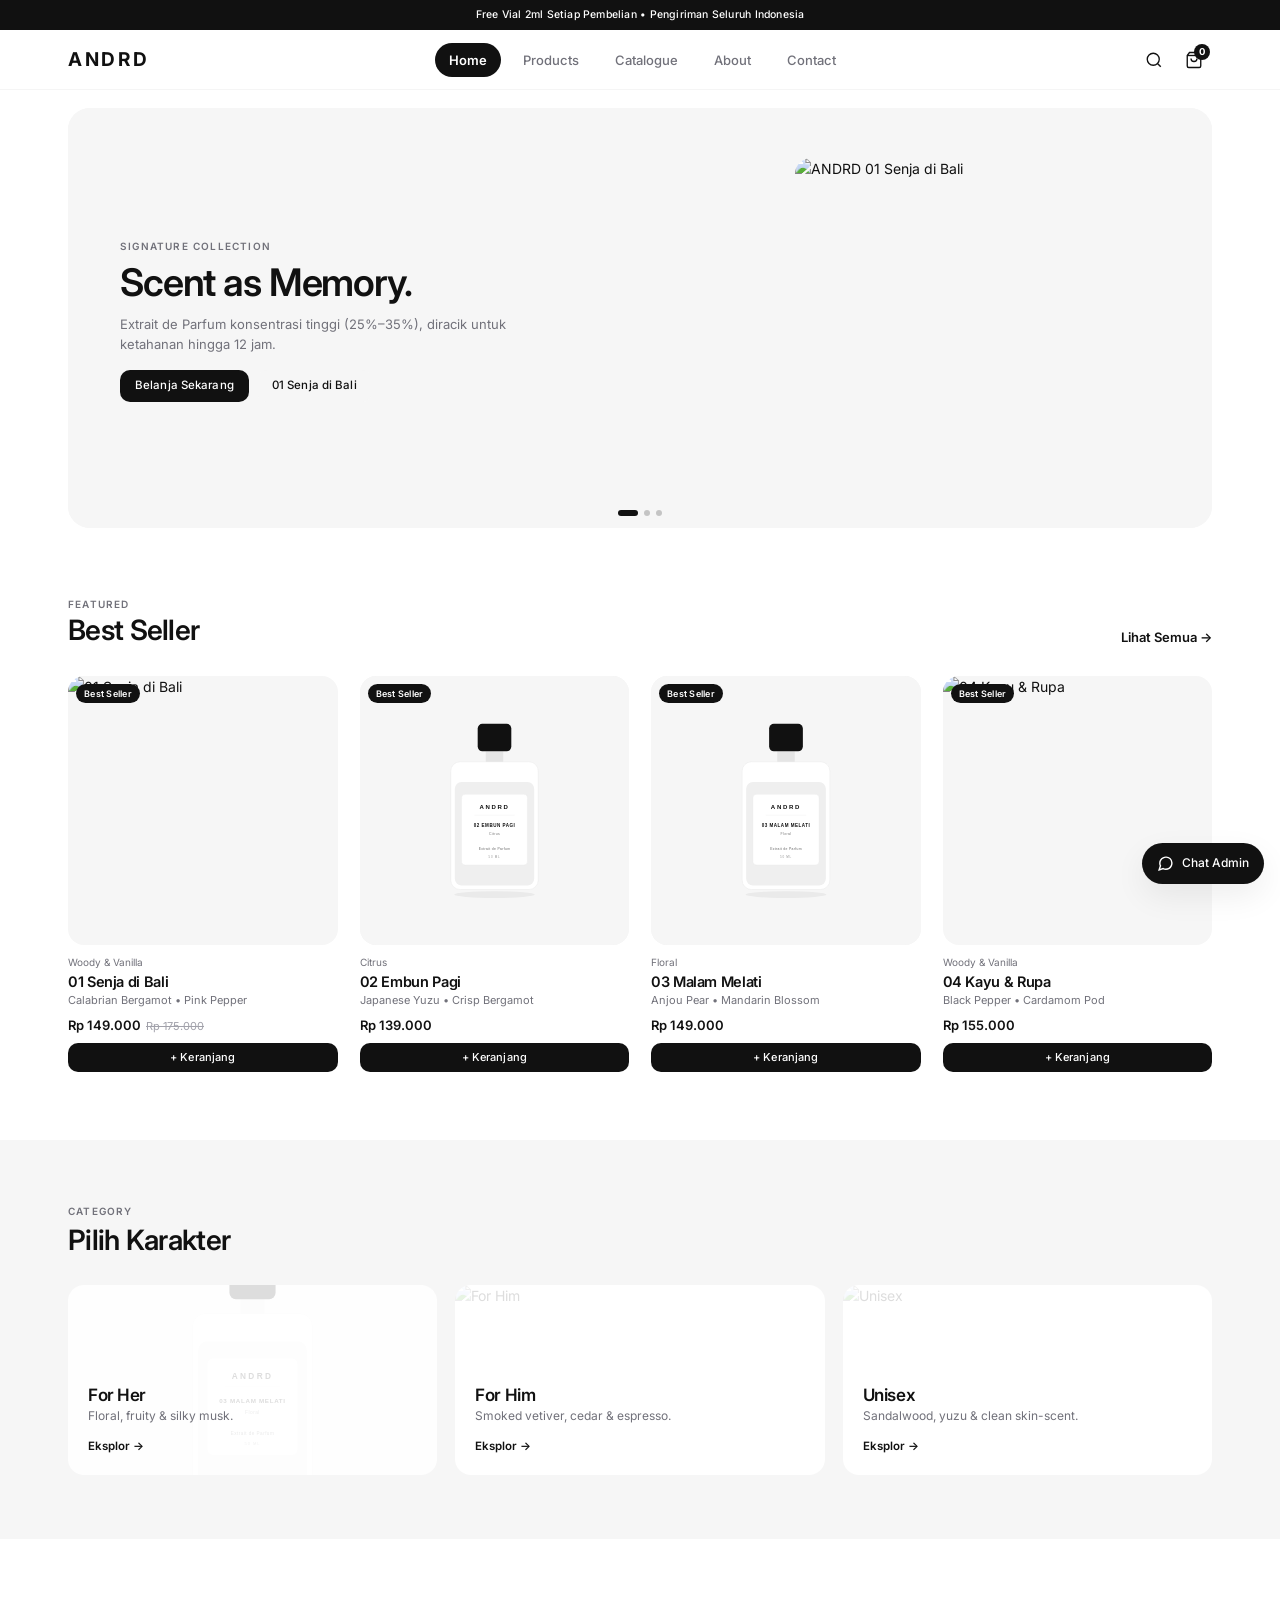
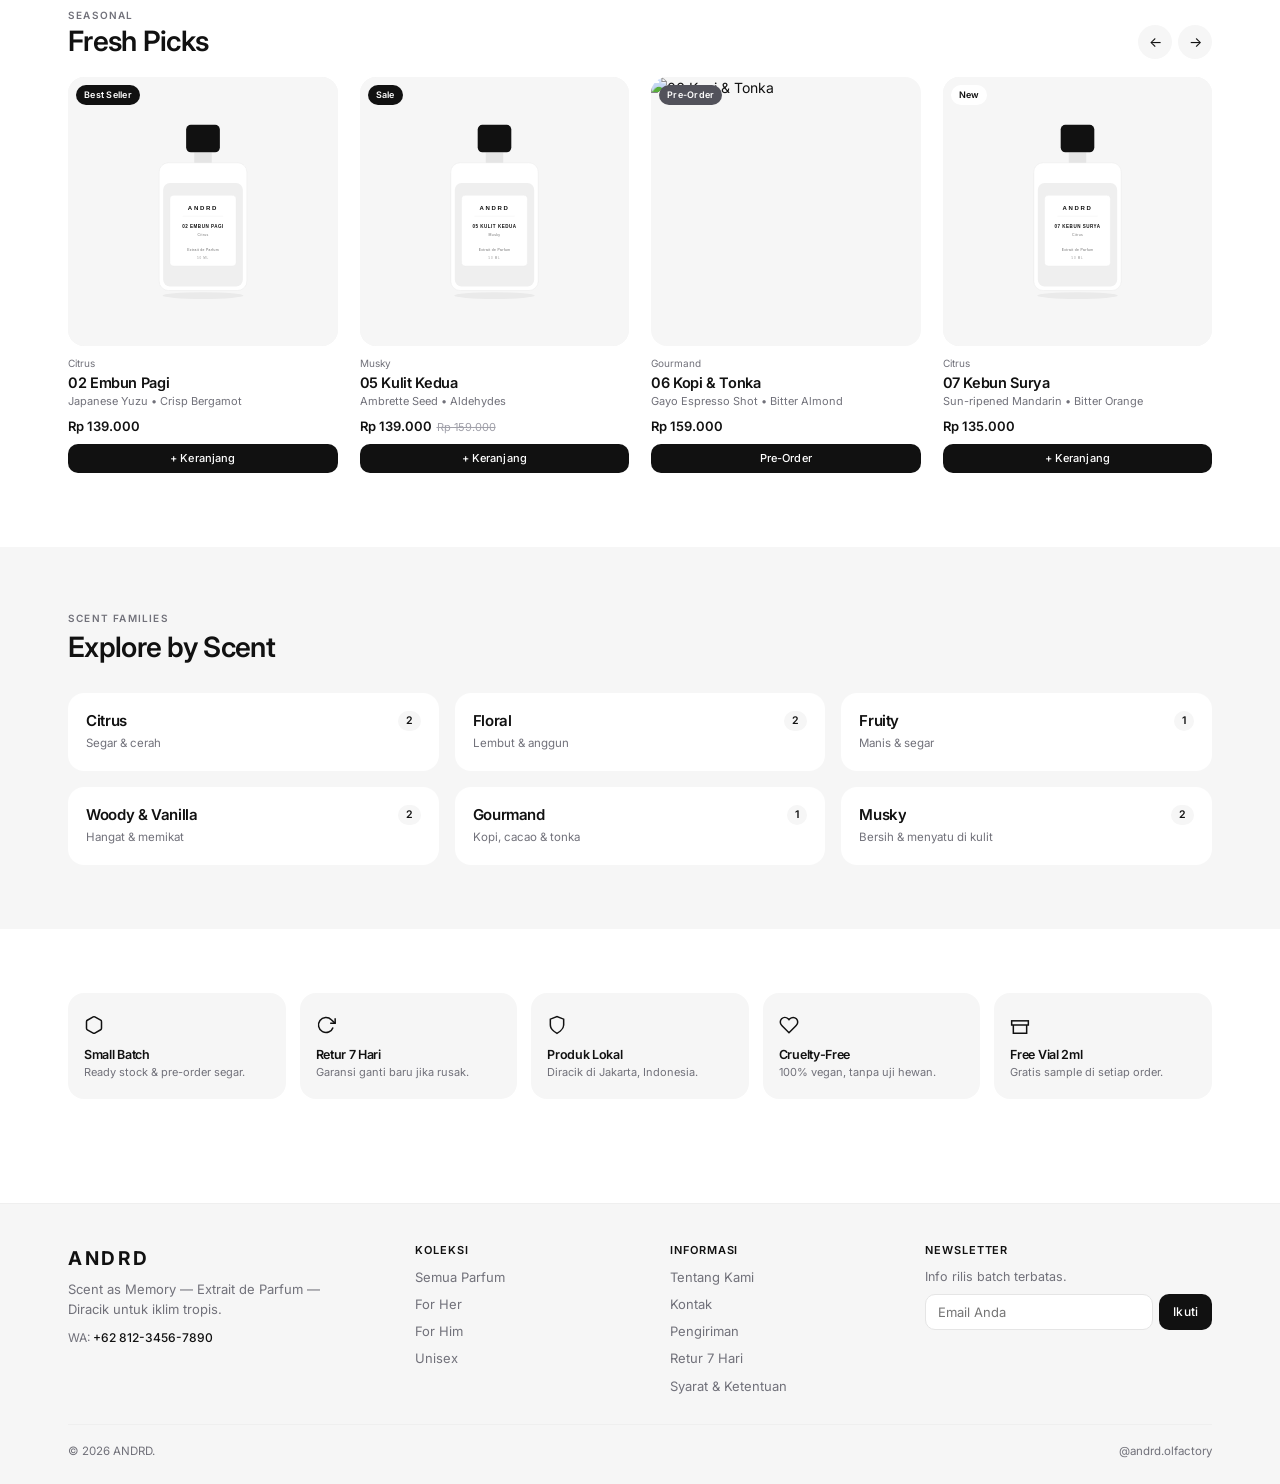
==== commit 6552658c: "Add files via upload" ====
--- a/index.html
+++ b/index.html
@@ -1,4 +1,4 @@
-﻿<!DOCTYPE html>
+<!DOCTYPE html>
 <html lang="id">
 <head>
   <meta charset="UTF-8">
@@ -32,6 +32,7 @@
   <main>
     <!-- 3. Hero Banner Slider -->
     <section class="hero-slider" aria-label="Koleksi Unggulan ANDRD">
+      <div class="hero-viewport">
       <div class="hero-track" id="heroTrack">
         <!-- Slide 1 -->
         <div class="hero-slide">
@@ -94,6 +95,7 @@
         <button type="button" class="hero-dot" aria-label="Slide 2"></button>
         <button type="button" class="hero-dot" aria-label="Slide 3"></button>
       </div>
+      </div>
     </section>
 
     <!-- 4. Best Seller / Featured Products -->
--- a/style.css
+++ b/style.css
@@ -1,8 +1,7 @@
 /**
  * ============================================================================
- * STYLESHEET UTAMA "ANDRD" — SOFT ROUNDED MINIMALIST MONOCHROME
+ * STYLESHEET UTAMA "ANDRD" — MOBILE-FIT, SMOOTH & ROUNDED MONOCHROME
  * ============================================================================
- * Desain: Hitam Putih, Sudut Melengkung Halus, Tanpa Stroke Tebal, Modern Simple.
  */
 
 :root {
@@ -30,20 +29,24 @@
   --font-body: 'Inter', -apple-system, BlinkMacSystemFont, sans-serif;
 
   /* Ukuran & Sudut Melengkung (Rounded) */
-  --container-max: 1220px;
-  --header-height: 64px;
+  --container-max: 1200px;
+  --header-height: 60px;
   --radius-sm: 10px;
   --radius-md: 16px;
-  --radius-lg: 24px;
+  --radius-lg: 22px;
   --radius-pill: 999px;
   --shadow-sm: 0 2px 12px rgba(0, 0, 0, 0.03);
-  --shadow-md: 0 10px 30px rgba(0, 0, 0, 0.06);
-  --shadow-lg: 0 20px 48px rgba(0, 0, 0, 0.12);
-  --transition: 0.22s cubic-bezier(0.22, 1, 0.36, 1);
+  --shadow-md: 0 12px 32px rgba(0, 0, 0, 0.07);
+  --shadow-lg: 0 20px 48px rgba(0, 0, 0, 0.14);
+
+  /* Animasi Ultra-Smooth */
+  --ease-smooth: cubic-bezier(0.16, 1, 0.3, 1);
+  --transition: 0.38s cubic-bezier(0.16, 1, 0.3, 1);
+  --transition-fast: 0.22s cubic-bezier(0.16, 1, 0.3, 1);
 }
 
 /* ==========================================================================
-   RESET & BASE
+   RESET & STRICT MOBILE VIEWPORT FIT
    ========================================================================== */
 *, *::before, *::after {
   box-sizing: border-box;
@@ -54,6 +57,9 @@
 html {
   scroll-behavior: smooth;
   -webkit-text-size-adjust: 100%;
+  width: 100%;
+  max-width: 100%;
+  overflow-x: hidden;
 }
 
 body {
@@ -62,31 +68,49 @@
   color: var(--color-text);
   line-height: 1.55;
   font-size: 14px;
+  width: 100%;
+  max-width: 100%;
   overflow-x: hidden;
+  position: relative;
   -webkit-font-smoothing: antialiased;
+  -webkit-tap-highlight-color: transparent;
+}
+
+main {
+  width: 100%;
+  max-width: 100%;
+  overflow-x: hidden;
 }
 
 img, svg {
   max-width: 100%;
+  height: auto;
   display: block;
 }
 
 a {
   color: inherit;
   text-decoration: none;
-  transition: opacity var(--transition), color var(--transition);
+  transition: color var(--transition-fast), background-color var(--transition-fast), opacity var(--transition-fast), transform var(--transition-fast);
 }
 
 button, input, select, textarea {
   font-family: inherit;
   font-size: inherit;
   color: inherit;
+  max-width: 100%;
 }
 
 button {
   cursor: pointer;
   border: none;
   background: none;
+  transition: all var(--transition-fast);
+}
+
+button:active:not(:disabled),
+.btn:active:not(:disabled) {
+  transform: scale(0.97);
 }
 
 ul {
@@ -102,7 +126,7 @@
   width: 100%;
   max-width: var(--container-max);
   margin: 0 auto;
-  padding: 0 16px;
+  padding: 0 14px;
 }
 
 @media (min-width: 768px) {
@@ -122,12 +146,14 @@
 }
 
 .section {
-  padding: 44px 0;
+  padding: 36px 0;
+  width: 100%;
+  overflow: hidden;
 }
 
 @media (min-width: 768px) {
   .section {
-    padding: 68px 0;
+    padding: 64px 0;
   }
 }
 
@@ -137,7 +163,7 @@
 
 .section-header {
   text-align: left;
-  margin-bottom: 24px;
+  margin-bottom: 20px;
   display: flex;
   flex-direction: column;
   gap: 4px;
@@ -145,13 +171,13 @@
 
 @media (min-width: 768px) {
   .section-header {
-    margin-bottom: 32px;
+    margin-bottom: 28px;
   }
 }
 
 .section-eyebrow {
   display: inline-block;
-  font-size: 10.5px;
+  font-size: 10px;
   font-weight: 600;
   text-transform: uppercase;
   letter-spacing: 0.12em;
@@ -159,31 +185,31 @@
 }
 
 .section-title {
-  font-size: clamp(21px, 3vw, 28px);
+  font-size: clamp(20px, 3vw, 28px);
   font-weight: 600;
   color: var(--color-primary);
 }
 
 .section-desc {
   color: var(--color-text-muted);
-  font-size: 13.5px;
+  font-size: 13px;
   max-width: 520px;
 }
 
 /* ==========================================================================
-   BUTTONS (ROUNDED & CLEAN)
+   BUTTONS (ROUNDED & SMOOTH)
    ========================================================================== */
 .btn {
   display: inline-flex;
   align-items: center;
   justify-content: center;
-  gap: 8px;
-  padding: 11px 20px;
+  gap: 6px;
+  padding: 10px 18px;
   font-size: 12px;
   font-weight: 500;
-  letter-spacing: 0.02em;
+  letter-spacing: 0.01em;
   border-radius: var(--radius-sm);
-  transition: all var(--transition);
+  transition: background-color var(--transition-fast), color var(--transition-fast), transform var(--transition-fast), box-shadow var(--transition-fast);
   text-align: center;
   line-height: 1.2;
 }
@@ -235,35 +261,38 @@
 }
 
 /* ==========================================================================
-   1. ANNOUNCEMENT BAR (COMPACT) & HIDE TOP PAYMENT BANNER
+   1. ANNOUNCEMENT BAR & HIDE TOP PAYMENT BANNER
    ========================================================================== */
 .announcement-bar {
   background-color: var(--color-primary);
   color: #FFFFFF;
-  font-size: 11px;
-  letter-spacing: 0.03em;
+  font-size: 10.5px;
+  letter-spacing: 0.02em;
   text-align: center;
-  padding: 7px 14px;
+  padding: 7px 12px;
   font-weight: 500;
-}
-
-/* Sembunyikan banner info pembayaran di awal halaman agar tidak makan tempat */
+  white-space: nowrap;
+  overflow: hidden;
+  text-overflow: ellipsis;
+}
+
 .non-cod-banner {
   display: none !important;
 }
 
 /* ==========================================================================
-   2. STICKY HEADER & NAVIGATION
+   2. STICKY HEADER & NAVIGATION (WITH MOBILE MENU HIGHLIGHT)
    ========================================================================== */
 .site-header {
   position: sticky;
   top: 0;
   z-index: 900;
   background-color: rgba(255, 255, 255, 0.92);
-  backdrop-filter: blur(12px);
-  -webkit-backdrop-filter: blur(12px);
+  backdrop-filter: blur(14px);
+  -webkit-backdrop-filter: blur(14px);
   border-bottom: 1px solid rgba(0, 0, 0, 0.04);
   height: var(--header-height);
+  width: 100%;
 }
 
 .header-inner {
@@ -277,10 +306,14 @@
   display: inline-flex;
   align-items: center;
   justify-content: center;
-  width: 38px;
-  height: 38px;
+  width: 36px;
+  height: 36px;
   border-radius: var(--radius-sm);
   color: var(--color-primary);
+}
+
+.mobile-menu-btn:hover {
+  background-color: var(--color-bg-alt);
 }
 
 @media (min-width: 900px) {
@@ -291,7 +324,7 @@
 
 .brand-logo {
   font-family: var(--font-heading);
-  font-size: 20px;
+  font-size: 19px;
   font-weight: 700;
   letter-spacing: 0.14em;
   color: var(--color-primary);
@@ -306,7 +339,7 @@
   .main-nav {
     display: flex;
     align-items: center;
-    gap: 28px;
+    gap: 8px;
   }
 }
 
@@ -314,20 +347,26 @@
   font-size: 13px;
   font-weight: 500;
   color: var(--color-text-muted);
-  padding: 6px 0;
-  transition: color var(--transition);
-}
-
-.nav-link:hover,
+  padding: 7px 14px;
+  border-radius: var(--radius-pill);
+  transition: all var(--transition-fast);
+}
+
+.nav-link:hover {
+  color: var(--color-primary);
+  background-color: var(--color-bg-alt);
+}
+
 .nav-link.active {
-  color: var(--color-primary);
+  color: #FFFFFF;
+  background-color: var(--color-primary);
   font-weight: 600;
 }
 
 .header-actions {
   display: flex;
   align-items: center;
-  gap: 6px;
+  gap: 4px;
 }
 
 .icon-btn {
@@ -335,11 +374,11 @@
   display: inline-flex;
   align-items: center;
   justify-content: center;
-  width: 38px;
-  height: 38px;
+  width: 36px;
+  height: 36px;
   border-radius: var(--radius-pill);
   color: var(--color-primary);
-  transition: background-color var(--transition);
+  transition: background-color var(--transition-fast);
 }
 
 .icon-btn:hover {
@@ -348,7 +387,7 @@
 
 .cart-badge {
   position: absolute;
-  top: 3px;
+  top: 2px;
   right: 2px;
   min-width: 16px;
   height: 16px;
@@ -363,13 +402,14 @@
   justify-content: center;
 }
 
-/* Mobile Navigation Drawer */
+/* Mobile Navigation Drawer with Active Highlight */
 .mobile-nav-drawer {
   position: fixed;
   inset: 0;
   z-index: 1100;
   visibility: hidden;
   pointer-events: none;
+  transition: visibility 0.4s;
 }
 
 .mobile-nav-drawer.open {
@@ -381,6 +421,8 @@
   position: absolute;
   inset: 0;
   background: rgba(0, 0, 0, 0.35);
+  backdrop-filter: blur(2px);
+  -webkit-backdrop-filter: blur(2px);
   opacity: 0;
   transition: opacity var(--transition);
 }
@@ -394,37 +436,59 @@
   position: absolute;
   top: 0;
   left: 0;
-  width: min(82vw, 300px);
+  width: min(80vw, 290px);
   height: 100%;
   background-color: #FFFFFF;
-  padding: 22px;
+  padding: 20px 16px;
   display: flex;
   flex-direction: column;
-  transform: translateX(-100%);
+  transform: translate3d(-102%, 0, 0);
   transition: transform var(--transition);
   border-radius: 0 var(--radius-lg) var(--radius-lg) 0;
+  box-shadow: var(--shadow-lg);
 }
 
 .mobile-nav-drawer.open .mobile-nav-panel {
-  transform: translateX(0);
+  transform: translate3d(0, 0, 0);
 }
 
 .mobile-nav-links {
-  margin-top: 24px;
+  margin-top: 20px;
   display: flex;
   flex-direction: column;
-  gap: 12px;
+  gap: 6px;
 }
 
 .mobile-nav-links a {
-  font-size: 15px;
+  display: flex;
+  align-items: center;
+  justify-content: space-between;
+  font-size: 14.5px;
   font-weight: 500;
-  padding: 10px 12px;
+  color: var(--color-text-muted);
+  padding: 11px 14px;
   border-radius: var(--radius-sm);
-}
-
-.mobile-nav-links a:hover {
-  background-color: var(--color-bg-alt);
+  transition: all var(--transition-fast);
+}
+
+.mobile-nav-links a:hover,
+.mobile-nav-links a:active {
+  background-color: var(--color-bg-alt);
+  color: var(--color-primary);
+}
+
+/* Highlight Menu Aktif di Mobile */
+.mobile-nav-links a.active {
+  background-color: var(--color-primary);
+  color: #FFFFFF;
+  font-weight: 600;
+  box-shadow: 0 4px 12px rgba(0, 0, 0, 0.12);
+}
+
+.mobile-nav-links a.active::after {
+  content: "•";
+  font-size: 18px;
+  line-height: 1;
 }
 
 /* ==========================================================================
@@ -438,16 +502,16 @@
   z-index: 890;
   background-color: #FFFFFF;
   box-shadow: var(--shadow-md);
-  padding: 16px 0 20px;
-  transform: translateY(-120%);
+  padding: 14px 0 18px;
+  transform: translate3d(0, -115%, 0);
   opacity: 0;
   visibility: hidden;
-  transition: all var(--transition);
+  transition: transform var(--transition), opacity var(--transition), visibility var(--transition);
   border-radius: 0 0 var(--radius-lg) var(--radius-lg);
 }
 
 .search-overlay.open {
-  transform: translateY(0);
+  transform: translate3d(0, 0, 0);
   opacity: 1;
   visibility: visible;
 }
@@ -471,16 +535,16 @@
 
 .live-search-results {
   margin-top: 12px;
-  max-height: 320px;
+  max-height: 300px;
   overflow-y: auto;
   display: grid;
-  grid-template-columns: 1fr;
+  grid-template-columns: minmax(0, 1fr);
   gap: 8px;
 }
 
 @media (min-width: 768px) {
   .live-search-results {
-    grid-template-columns: repeat(2, 1fr);
+    grid-template-columns: repeat(2, minmax(0, 1fr));
   }
 }
 
@@ -491,89 +555,103 @@
   padding: 8px;
   border-radius: var(--radius-sm);
   background-color: var(--color-bg-alt);
+  min-width: 0;
 }
 
 .search-result-item img {
-  width: 48px;
-  height: 48px;
+  width: 46px;
+  height: 46px;
+  flex-shrink: 0;
   object-fit: cover;
   border-radius: 8px;
 }
 
 /* ==========================================================================
-   3. HERO BANNER SLIDER (ROUNDED & CLEAN)
+   3. HERO BANNER SLIDER (FIT DI MOBILE & SMOOTH TRANSITION)
    ========================================================================== */
 .hero-slider {
   position: relative;
-  overflow: hidden;
-  padding: 12px 16px 0;
+  width: 100%;
   max-width: var(--container-max);
   margin: 0 auto;
+  padding: 10px 14px 0;
+  overflow: hidden;
 }
 
 @media (min-width: 768px) {
   .hero-slider {
-    padding: 20px 28px 0;
-  }
+    padding: 18px 28px 0;
+  }
+}
+
+.hero-viewport {
+  width: 100%;
+  overflow: hidden;
+  border-radius: var(--radius-lg);
+  background-color: var(--color-bg-alt);
+  position: relative;
 }
 
 .hero-track {
   display: flex;
-  transition: transform 0.5s cubic-bezier(0.22, 1, 0.36, 1);
-  border-radius: var(--radius-lg);
+  width: 100%;
+  transition: transform 0.65s var(--ease-smooth);
+  will-change: transform;
 }
 
 .hero-slide {
-  min-width: 100%;
+  flex: 0 0 100%;
+  width: 100%;
+  max-width: 100%;
   display: grid;
-  grid-template-columns: 1fr;
+  grid-template-columns: minmax(0, 1fr);
   align-items: center;
   background-color: var(--color-bg-alt) !important;
-  border-radius: var(--radius-lg);
   overflow: hidden;
 }
 
 @media (min-width: 900px) {
   .hero-slide {
     grid-template-columns: 1.1fr 0.9fr;
-    min-height: 440px;
+    min-height: 420px;
   }
 }
 
 .hero-content {
-  padding: 32px 22px 20px;
-  max-width: 540px;
+  padding: 24px 18px 12px;
+  width: 100%;
+  max-width: 520px;
 }
 
 @media (min-width: 900px) {
   .hero-content {
-    padding: 48px 40px 48px 56px;
+    padding: 44px 40px 44px 52px;
   }
 }
 
 .hero-eyebrow {
   display: inline-block;
-  font-size: 10.5px;
+  font-size: 10px;
   letter-spacing: 0.12em;
   text-transform: uppercase;
   color: var(--color-text-muted);
   font-weight: 600;
+  margin-bottom: 6px;
+}
+
+.hero-title {
+  font-size: clamp(22px, 5.5vw, 38px);
+  font-weight: 600;
   margin-bottom: 8px;
-}
-
-.hero-title {
-  font-size: clamp(24px, 3.6vw, 40px);
-  font-weight: 600;
-  margin-bottom: 10px;
   color: var(--color-primary);
   letter-spacing: -0.03em;
 }
 
 .hero-desc {
   color: var(--color-text-muted);
-  font-size: 13.5px;
-  margin-bottom: 20px;
-  max-width: 420px;
+  font-size: 13px;
+  margin-bottom: 16px;
+  max-width: 400px;
 }
 
 .hero-actions {
@@ -582,34 +660,45 @@
   gap: 8px;
 }
 
+.hero-actions .btn {
+  padding: 9px 15px;
+  font-size: 11.5px;
+}
+
 .hero-visual {
   position: relative;
-  height: 260px;
+  width: 100%;
   display: flex;
   align-items: center;
   justify-content: center;
-  padding: 16px 16px 36px;
+  padding: 8px 18px 34px;
 }
 
 @media (min-width: 900px) {
   .hero-visual {
     height: 100%;
-    min-height: 420px;
+    min-height: 380px;
     padding: 24px;
   }
 }
 
 .hero-visual img {
-  width: min(100%, 340px);
+  width: min(72vw, 230px);
   height: auto;
   aspect-ratio: 1 / 1;
   object-fit: cover;
   border-radius: var(--radius-md);
 }
 
+@media (min-width: 900px) {
+  .hero-visual img {
+    width: min(100%, 320px);
+  }
+}
+
 .hero-dots {
   position: absolute;
-  bottom: 14px;
+  bottom: 12px;
   left: 50%;
   transform: translateX(-50%);
   display: flex;
@@ -626,30 +715,31 @@
 }
 
 .hero-dot.active {
-  width: 22px;
+  width: 20px;
   background-color: var(--color-primary);
 }
 
 /* ==========================================================================
-   4. PRODUCT GRID & PRODUCT CARD (NO BORDER STROKE, SOFT ROUNDED)
+   4. PRODUCT GRID & PRODUCT CARD (STRICT MINMAX(0, 1FR) FOR MOBILE FIT)
    ========================================================================== */
 .product-grid {
   display: grid;
-  grid-template-columns: repeat(2, 1fr);
-  gap: 14px;
+  grid-template-columns: repeat(2, minmax(0, 1fr));
+  gap: 12px;
+  width: 100%;
 }
 
 @media (min-width: 768px) {
   .product-grid {
-    grid-template-columns: repeat(3, 1fr);
-    gap: 22px;
+    grid-template-columns: repeat(3, minmax(0, 1fr));
+    gap: 20px;
   }
 }
 
 @media (min-width: 1024px) {
   .product-grid {
-    grid-template-columns: repeat(4, 1fr);
-    gap: 24px;
+    grid-template-columns: repeat(4, minmax(0, 1fr));
+    gap: 22px;
   }
 }
 
@@ -659,6 +749,13 @@
   border-radius: var(--radius-md);
   display: flex;
   flex-direction: column;
+  min-width: 0;
+  width: 100%;
+  transition: transform var(--transition);
+}
+
+.product-card:hover {
+  transform: translateY(-3px);
 }
 
 .product-media {
@@ -668,7 +765,7 @@
   background-color: var(--color-bg-alt);
   border-radius: var(--radius-md);
   overflow: hidden;
-  margin-bottom: 10px;
+  margin-bottom: 8px;
 }
 
 .product-img-primary,
@@ -678,7 +775,7 @@
   width: 100%;
   height: 100%;
   object-fit: cover;
-  transition: opacity 0.35s ease, transform 0.45s ease;
+  transition: opacity 0.45s var(--ease-smooth), transform 0.55s var(--ease-smooth);
 }
 
 .product-img-secondary {
@@ -687,18 +784,18 @@
 
 .product-card:hover .product-img-primary {
   opacity: 0;
-  transform: scale(1.03);
+  transform: scale(1.04);
 }
 
 .product-card:hover .product-img-secondary {
   opacity: 1;
-  transform: scale(1.02);
+  transform: scale(1.03);
 }
 
 .product-badges {
   position: absolute;
-  top: 10px;
-  left: 10px;
+  top: 8px;
+  left: 8px;
   z-index: 3;
   display: flex;
   flex-direction: column;
@@ -707,10 +804,10 @@
 
 .badge {
   display: inline-block;
-  padding: 4px 9px;
-  font-size: 9.5px;
-  font-weight: 600;
-  letter-spacing: 0.04em;
+  padding: 3px 8px;
+  font-size: 9px;
+  font-weight: 600;
+  letter-spacing: 0.03em;
   border-radius: var(--radius-pill);
 }
 
@@ -740,41 +837,54 @@
 }
 
 .product-body {
-  padding: 2px 2px 6px;
+  padding: 2px 0 4px;
   display: flex;
   flex-direction: column;
   flex-grow: 1;
+  min-width: 0;
 }
 
 .product-meta {
-  font-size: 10.5px;
+  font-size: 10px;
   color: var(--color-text-muted);
   margin-bottom: 2px;
-}
-
-.product-title {
-  font-family: var(--font-heading);
-  font-size: 14.5px;
-  font-weight: 600;
-  margin-bottom: 3px;
-  color: var(--color-primary);
-}
-
-.product-notes-preview {
-  font-size: 11.5px;
-  color: var(--color-text-muted);
-  margin-bottom: 8px;
   white-space: nowrap;
   overflow: hidden;
   text-overflow: ellipsis;
 }
 
+.product-title {
+  font-family: var(--font-heading);
+  font-size: 13.5px;
+  font-weight: 600;
+  margin-bottom: 2px;
+  color: var(--color-primary);
+  white-space: nowrap;
+  overflow: hidden;
+  text-overflow: ellipsis;
+}
+
+@media (min-width: 768px) {
+  .product-title {
+    font-size: 14.5px;
+  }
+}
+
+.product-notes-preview {
+  font-size: 11px;
+  color: var(--color-text-muted);
+  margin-bottom: 6px;
+  white-space: nowrap;
+  overflow: hidden;
+  text-overflow: ellipsis;
+}
+
 .product-price-wrap {
   margin-top: auto;
-  margin-bottom: 10px;
+  margin-bottom: 8px;
   display: flex;
   align-items: baseline;
-  gap: 6px;
+  gap: 5px;
   flex-wrap: wrap;
 }
 
@@ -784,19 +894,19 @@
 
 .price-current {
   font-weight: 600;
-  font-size: 13.5px;
+  font-size: 13px;
   color: var(--color-primary);
 }
 
 .price-compare {
-  font-size: 11.5px;
+  font-size: 11px;
   color: #A1A1AA;
   text-decoration: line-through;
 }
 
 .product-card-actions .btn {
-  padding: 9px 12px;
-  font-size: 11.5px;
+  padding: 8px 10px;
+  font-size: 11px;
   width: 100%;
   border-radius: var(--radius-sm);
 }
@@ -806,13 +916,14 @@
    ========================================================================== */
 .segment-grid {
   display: grid;
-  grid-template-columns: 1fr;
-  gap: 12px;
+  grid-template-columns: minmax(0, 1fr);
+  gap: 10px;
+  width: 100%;
 }
 
 @media (min-width: 768px) {
   .segment-grid {
-    grid-template-columns: repeat(3, 1fr);
+    grid-template-columns: repeat(3, minmax(0, 1fr));
     gap: 18px;
   }
 }
@@ -820,18 +931,26 @@
 .segment-card {
   position: relative;
   overflow: hidden;
-  min-height: 200px;
+  min-height: 150px;
   display: flex;
   flex-direction: column;
   justify-content: flex-end;
-  padding: 20px;
+  padding: 18px;
   border-radius: var(--radius-md);
   background-color: #FFFFFF;
+  min-width: 0;
   transition: transform var(--transition);
 }
 
+@media (min-width: 768px) {
+  .segment-card {
+    min-height: 190px;
+    padding: 20px;
+  }
+}
+
 .segment-card:hover {
-  transform: translateY(-2px);
+  transform: translateY(-3px);
 }
 
 .segment-bg {
@@ -841,6 +960,11 @@
   height: 100%;
   object-fit: cover;
   opacity: 0.14;
+  transition: transform 0.6s var(--ease-smooth);
+}
+
+.segment-card:hover .segment-bg {
+  transform: scale(1.05);
 }
 
 .segment-overlay {
@@ -849,19 +973,19 @@
 }
 
 .segment-title {
-  font-size: 18px;
-  font-weight: 600;
-  margin-bottom: 4px;
+  font-size: 17px;
+  font-weight: 600;
+  margin-bottom: 2px;
 }
 
 .segment-desc {
-  font-size: 12.5px;
+  font-size: 12px;
   color: var(--color-text-muted);
-  margin-bottom: 10px;
+  margin-bottom: 8px;
 }
 
 .segment-link {
-  font-size: 12px;
+  font-size: 11.5px;
   font-weight: 600;
   color: var(--color-primary);
   display: inline-flex;
@@ -870,31 +994,31 @@
 }
 
 /* ==========================================================================
-   6. FRESH PICKS CAROUSEL
+   6. FRESH PICKS CAROUSEL (CONTAINED IN MOBILE VIEWPORT)
    ========================================================================== */
 .carousel-header {
   display: flex;
   flex-wrap: wrap;
   align-items: flex-end;
   justify-content: space-between;
-  gap: 12px;
-  margin-bottom: 22px;
+  gap: 10px;
+  margin-bottom: 18px;
 }
 
 .carousel-controls {
   display: flex;
-  gap: 8px;
+  gap: 6px;
 }
 
 .carousel-btn {
-  width: 36px;
-  height: 36px;
+  width: 34px;
+  height: 34px;
   border-radius: var(--radius-pill);
   background-color: var(--color-bg-alt);
   display: inline-flex;
   align-items: center;
   justify-content: center;
-  transition: all var(--transition);
+  transition: all var(--transition-fast);
 }
 
 .carousel-btn:hover {
@@ -905,12 +1029,16 @@
 .carousel-track {
   display: grid;
   grid-auto-flow: column;
-  grid-auto-columns: calc(72% - 10px);
-  gap: 14px;
+  grid-auto-columns: calc(66% - 8px);
+  gap: 12px;
+  width: 100%;
+  max-width: 100%;
   overflow-x: auto;
   scroll-snap-type: x mandatory;
+  scroll-behavior: smooth;
   scrollbar-width: none;
-  padding-bottom: 8px;
+  padding-bottom: 6px;
+  -webkit-overflow-scrolling: touch;
 }
 
 .carousel-track::-webkit-scrollbar {
@@ -919,33 +1047,36 @@
 
 @media (min-width: 640px) {
   .carousel-track {
-    grid-auto-columns: calc(46% - 12px);
+    grid-auto-columns: calc(46% - 10px);
+    gap: 16px;
   }
 }
 
 @media (min-width: 1024px) {
   .carousel-track {
-    grid-auto-columns: calc(25% - 18px);
+    grid-auto-columns: calc(25% - 16.5px);
     gap: 22px;
   }
 }
 
 .carousel-track > * {
   scroll-snap-align: start;
+  min-width: 0;
 }
 
 /* ==========================================================================
-   7. EXPLORE BY SCENT (SOFT ROUNDED, NO STROKE)
+   7. EXPLORE BY SCENT
    ========================================================================== */
 .scent-grid {
   display: grid;
-  grid-template-columns: repeat(2, 1fr);
-  gap: 12px;
+  grid-template-columns: repeat(2, minmax(0, 1fr));
+  gap: 10px;
+  width: 100%;
 }
 
 @media (min-width: 768px) {
   .scent-grid {
-    grid-template-columns: repeat(3, 1fr);
+    grid-template-columns: repeat(3, minmax(0, 1fr));
     gap: 16px;
   }
 }
@@ -953,11 +1084,18 @@
 .scent-card {
   background-color: #FFFFFF;
   border-radius: var(--radius-md);
-  padding: 18px;
+  padding: 14px;
   display: flex;
   flex-direction: column;
   justify-content: space-between;
+  min-width: 0;
   transition: transform var(--transition);
+}
+
+@media (min-width: 768px) {
+  .scent-card {
+    padding: 18px;
+  }
 }
 
 .scent-card:hover {
@@ -968,26 +1106,36 @@
   display: flex;
   align-items: center;
   justify-content: space-between;
-  gap: 8px;
+  gap: 6px;
   margin-bottom: 4px;
 }
 
 .scent-name {
-  font-size: 15px;
-  font-weight: 600;
+  font-size: 13.5px;
+  font-weight: 600;
+  white-space: nowrap;
+  overflow: hidden;
+  text-overflow: ellipsis;
+}
+
+@media (min-width: 768px) {
+  .scent-name {
+    font-size: 15px;
+  }
 }
 
 .scent-count {
-  font-size: 11px;
-  font-weight: 500;
-  padding: 3px 9px;
+  font-size: 10.5px;
+  font-weight: 600;
+  padding: 2px 8px;
   border-radius: var(--radius-pill);
   background-color: var(--color-bg-alt);
   color: var(--color-primary);
+  flex-shrink: 0;
 }
 
 .scent-desc {
-  font-size: 12px;
+  font-size: 11.5px;
   color: var(--color-text-muted);
 }
 
@@ -996,13 +1144,14 @@
    ========================================================================== */
 .trust-grid {
   display: grid;
-  grid-template-columns: repeat(2, 1fr);
-  gap: 12px;
+  grid-template-columns: repeat(2, minmax(0, 1fr));
+  gap: 10px;
+  width: 100%;
 }
 
 @media (min-width: 900px) {
   .trust-grid {
-    grid-template-columns: repeat(5, 1fr);
+    grid-template-columns: repeat(5, minmax(0, 1fr));
     gap: 14px;
   }
 }
@@ -1010,62 +1159,78 @@
 .trust-item {
   background-color: var(--color-bg-alt);
   border-radius: var(--radius-md);
-  padding: 18px 16px;
+  padding: 14px 12px;
   text-align: left;
+  min-width: 0;
+}
+
+@media (min-width: 768px) {
+  .trust-item {
+    padding: 18px 16px;
+  }
 }
 
 .trust-icon {
-  width: 32px;
-  height: 32px;
-  margin-bottom: 10px;
+  width: 28px;
+  height: 28px;
+  margin-bottom: 8px;
   color: var(--color-primary);
   display: flex;
   align-items: center;
 }
 
 .trust-title {
-  font-size: 13px;
+  font-size: 12.5px;
   font-weight: 600;
   margin-bottom: 2px;
 }
 
 .trust-sub {
-  font-size: 11.5px;
+  font-size: 11px;
   color: var(--color-text-muted);
 }
 
 /* ==========================================================================
-   9. PRODUCTS CATALOGUE PAGE & COLLAPSIBLE MOBILE FILTER
+   9. PRODUCTS CATALOGUE PAGE & SMOOTH COLLAPSIBLE MOBILE FILTER
    ========================================================================== */
 .catalog-layout {
   display: grid;
-  grid-template-columns: 1fr;
-  gap: 20px;
+  grid-template-columns: minmax(0, 1fr);
+  gap: 16px;
+  width: 100%;
 }
 
 @media (min-width: 960px) {
   .catalog-layout {
-    grid-template-columns: 240px 1fr;
+    grid-template-columns: 230px minmax(0, 1fr);
     align-items: start;
     gap: 28px;
   }
 }
 
-/* Di mobile, filter disembunyikan secara default agar tidak makan tempat */
+/* Smooth animated collapse on mobile */
 .filter-panel {
-  display: none;
   background-color: var(--color-bg-alt);
   border-radius: var(--radius-md);
-  padding: 18px;
+  padding: 0 16px;
+  max-height: 0;
+  opacity: 0;
+  overflow: hidden;
+  transition: max-height 0.42s var(--ease-smooth), opacity 0.32s var(--ease-smooth), padding 0.32s var(--ease-smooth);
 }
 
 .filter-panel.open {
-  display: block;
+  padding: 16px;
+  max-height: 900px;
+  opacity: 1;
 }
 
 @media (min-width: 960px) {
   .filter-panel {
-    display: block;
+    padding: 18px;
+    max-height: none;
+    opacity: 1;
+    overflow: visible;
   }
 }
 
@@ -1078,6 +1243,12 @@
   border-radius: var(--radius-sm);
   font-size: 12.5px;
   font-weight: 600;
+  transition: all var(--transition-fast);
+}
+
+.mobile-filter-btn[aria-expanded="true"] {
+  background-color: var(--color-primary);
+  color: #FFFFFF;
 }
 
 @media (min-width: 960px) {
@@ -1087,8 +1258,8 @@
 }
 
 .filter-group {
-  padding-bottom: 14px;
-  margin-bottom: 14px;
+  padding-bottom: 12px;
+  margin-bottom: 12px;
   border-bottom: 1px solid rgba(0, 0, 0, 0.06);
 }
 
@@ -1129,18 +1300,18 @@
   flex-wrap: wrap;
   align-items: center;
   justify-content: space-between;
-  gap: 10px;
-  margin-bottom: 18px;
+  gap: 8px;
+  margin-bottom: 14px;
 }
 
 .form-control, .select-control {
   width: 100%;
-  padding: 10px 14px;
+  padding: 10px 12px;
   border: 1px solid #E5E5E5;
   border-radius: var(--radius-sm);
   background-color: #FFFFFF;
-  font-size: 13.5px;
-  transition: border-color var(--transition);
+  font-size: 13px;
+  transition: border-color var(--transition-fast);
 }
 
 .form-control:focus, .select-control:focus {
@@ -1157,18 +1328,19 @@
   gap: 6px;
   font-size: 12px;
   color: var(--color-text-muted);
-  margin-bottom: 20px;
+  margin-bottom: 16px;
 }
 
 .product-detail-grid {
   display: grid;
-  grid-template-columns: 1fr;
-  gap: 28px;
+  grid-template-columns: minmax(0, 1fr);
+  gap: 24px;
+  width: 100%;
 }
 
 @media (min-width: 900px) {
   .product-detail-grid {
-    grid-template-columns: 1fr 1fr;
+    grid-template-columns: minmax(0, 1fr) minmax(0, 1fr);
     gap: 44px;
     align-items: start;
   }
@@ -1186,22 +1358,23 @@
   width: 100%;
   height: 100%;
   object-fit: cover;
+  transition: opacity 0.3s ease;
 }
 
 .gallery-thumbs {
   display: flex;
-  gap: 10px;
+  gap: 8px;
 }
 
 .gallery-thumb {
-  width: 68px;
-  height: 68px;
+  width: 64px;
+  height: 64px;
   border-radius: var(--radius-sm);
   overflow: hidden;
   border: 1.5px solid transparent;
   cursor: pointer;
   opacity: 0.55;
-  transition: all var(--transition);
+  transition: all var(--transition-fast);
 }
 
 .gallery-thumb.active {
@@ -1210,7 +1383,7 @@
 }
 
 .detail-title {
-  font-size: clamp(22px, 3vw, 32px);
+  font-size: clamp(22px, 3vw, 30px);
   font-weight: 600;
   margin: 6px 0 8px;
 }
@@ -1219,17 +1392,17 @@
   display: flex;
   align-items: baseline;
   gap: 10px;
-  margin-bottom: 16px;
+  margin-bottom: 14px;
 }
 
 .detail-price {
-  font-size: 20px;
+  font-size: 19px;
   font-weight: 600;
   color: var(--color-primary);
 }
 
 .detail-compare {
-  font-size: 14px;
+  font-size: 13.5px;
   color: var(--color-text-muted);
   text-decoration: line-through;
 }
@@ -1239,16 +1412,16 @@
   flex-wrap: wrap;
   gap: 8px;
   margin-top: 8px;
-  margin-bottom: 18px;
+  margin-bottom: 16px;
 }
 
 .variant-btn {
-  padding: 8px 18px;
+  padding: 8px 16px;
   border-radius: var(--radius-pill);
   background-color: var(--color-bg-alt);
-  font-size: 13px;
+  font-size: 12.5px;
   font-weight: 500;
-  transition: all var(--transition);
+  transition: all var(--transition-fast);
 }
 
 .variant-btn.active {
@@ -1258,8 +1431,9 @@
 
 .qty-action-row {
   display: flex;
-  gap: 10px;
-  margin-bottom: 20px;
+  gap: 8px;
+  margin-bottom: 18px;
+  width: 100%;
 }
 
 .qty-control {
@@ -1267,10 +1441,11 @@
   align-items: center;
   border-radius: var(--radius-sm);
   background-color: var(--color-bg-alt);
+  flex-shrink: 0;
 }
 
 .qty-btn {
-  width: 36px;
+  width: 34px;
   height: 40px;
   font-size: 16px;
   display: flex;
@@ -1279,7 +1454,7 @@
 }
 
 .qty-input {
-  width: 36px;
+  width: 34px;
   text-align: center;
   border: none;
   font-weight: 600;
@@ -1289,7 +1464,7 @@
 /* Accordion */
 .accordion {
   border-top: 1px solid var(--color-border);
-  margin-top: 20px;
+  margin-top: 18px;
 }
 
 .accordion-item {
@@ -1298,7 +1473,7 @@
 
 .accordion-trigger {
   width: 100%;
-  padding: 14px 0;
+  padding: 13px 0;
   display: flex;
   align-items: center;
   justify-content: space-between;
@@ -1312,6 +1487,12 @@
   padding-bottom: 14px;
   font-size: 13px;
   color: var(--color-text-muted);
+  animation: fadeInDown 0.28s var(--ease-smooth);
+}
+
+@keyframes fadeInDown {
+  from { opacity: 0; transform: translateY(-4px); }
+  to { opacity: 1; transform: translateY(0); }
 }
 
 .accordion-item.open .accordion-content {
@@ -1320,13 +1501,13 @@
 
 .notes-pyramid {
   display: grid;
-  grid-template-columns: 1fr;
+  grid-template-columns: minmax(0, 1fr);
   gap: 8px;
 }
 
 .note-tier {
   background-color: var(--color-bg-alt);
-  padding: 10px 14px;
+  padding: 10px 12px;
   border-radius: var(--radius-sm);
 }
 
@@ -1339,6 +1520,7 @@
   z-index: 1200;
   visibility: hidden;
   pointer-events: none;
+  transition: visibility 0.4s;
 }
 
 .cart-drawer.open {
@@ -1350,23 +1532,23 @@
   position: absolute;
   top: 0;
   right: 0;
-  width: min(92vw, 390px);
+  width: min(90vw, 370px);
   height: 100%;
   background-color: #FFFFFF;
   display: flex;
   flex-direction: column;
-  transform: translateX(100%);
+  transform: translate3d(102%, 0, 0);
   transition: transform var(--transition);
   box-shadow: var(--shadow-lg);
   border-radius: var(--radius-lg) 0 0 var(--radius-lg);
 }
 
 .cart-drawer.open .cart-drawer-panel {
-  transform: translateX(0);
+  transform: translate3d(0, 0, 0);
 }
 
 .cart-drawer-header {
-  padding: 18px 20px;
+  padding: 16px 18px;
   border-bottom: 1px solid var(--color-border);
   display: flex;
   align-items: center;
@@ -1376,12 +1558,12 @@
 .cart-drawer-body {
   flex: 1;
   overflow-y: auto;
-  padding: 18px 20px;
+  padding: 16px 18px;
 }
 
 .cart-item {
   display: grid;
-  grid-template-columns: 64px 1fr;
+  grid-template-columns: 60px minmax(0, 1fr);
   gap: 12px;
   padding-bottom: 14px;
   margin-bottom: 14px;
@@ -1389,14 +1571,14 @@
 }
 
 .cart-item img {
-  width: 64px;
-  height: 64px;
+  width: 60px;
+  height: 60px;
   object-fit: cover;
   border-radius: var(--radius-sm);
 }
 
 .cart-drawer-footer {
-  padding: 18px 20px;
+  padding: 16px 18px;
   border-top: 1px solid var(--color-border);
   background-color: #FFFFFF;
 }
@@ -1406,46 +1588,50 @@
    ========================================================================== */
 .checkout-grid {
   display: grid;
-  grid-template-columns: 1fr;
-  gap: 24px;
+  grid-template-columns: minmax(0, 1fr);
+  gap: 20px;
+  width: 100%;
 }
 
 @media (min-width: 960px) {
   .checkout-grid {
     grid-template-columns: 1.35fr 0.85fr;
     align-items: start;
+    gap: 24px;
   }
 }
 
 .checkout-card {
   background-color: var(--color-bg-alt);
   border-radius: var(--radius-lg);
-  padding: 22px;
+  padding: 18px;
+  min-width: 0;
+  width: 100%;
 }
 
 @media (min-width: 768px) {
   .checkout-card {
-    padding: 28px;
+    padding: 26px;
   }
 }
 
 .form-grid {
   display: grid;
-  grid-template-columns: 1fr;
-  gap: 14px;
+  grid-template-columns: minmax(0, 1fr);
+  gap: 12px;
 }
 
 @media (min-width: 640px) {
   .form-grid-2 {
-    grid-template-columns: repeat(2, 1fr);
+    grid-template-columns: repeat(2, minmax(0, 1fr));
   }
 }
 
 .form-group label {
   display: block;
-  font-size: 12.5px;
+  font-size: 12px;
   font-weight: 500;
-  margin-bottom: 5px;
+  margin-bottom: 4px;
 }
 
 .req-star {
@@ -1460,7 +1646,7 @@
 
 .error-msg {
   display: none;
-  font-size: 11.5px;
+  font-size: 11px;
   color: var(--color-danger);
   margin-top: 4px;
 }
@@ -1475,6 +1661,7 @@
   inset: 0;
   z-index: 1400;
   background: rgba(0, 0, 0, 0.5);
+  backdrop-filter: blur(3px);
   display: flex;
   align-items: center;
   justify-content: center;
@@ -1492,15 +1679,15 @@
 .modal-box {
   background-color: #FFFFFF;
   border-radius: var(--radius-lg);
-  max-width: 460px;
-  width: 100%;
-  padding: 28px 22px;
+  max-width: 440px;
+  width: 100%;
+  padding: 24px 20px;
   text-align: center;
   box-shadow: var(--shadow-lg);
 }
 
 /* ==========================================================================
-   13. TOAST, FLOATING WHATSAPP, SKELETON & REVEAL ANIMATION
+   13. TOAST, FLOATING WHATSAPP, SKELETON & SMOOTH REVEAL ANIMATION
    ========================================================================== */
 .toast-container {
   position: fixed;
@@ -1511,40 +1698,40 @@
   display: flex;
   flex-direction: column;
   gap: 8px;
-  width: min(90vw, 340px);
+  width: min(88vw, 320px);
   pointer-events: none;
 }
 
 .toast {
   background-color: var(--color-primary);
   color: #FFFFFF;
-  padding: 11px 16px;
+  padding: 10px 16px;
   border-radius: var(--radius-pill);
-  font-size: 12.5px;
+  font-size: 12px;
   display: flex;
   align-items: center;
   justify-content: space-between;
   gap: 10px;
   box-shadow: var(--shadow-md);
-  animation: toastIn 0.25s ease forwards;
+  animation: toastIn 0.32s var(--ease-smooth) forwards;
 }
 
 @keyframes toastIn {
-  from { opacity: 0; transform: translateY(10px); }
-  to { opacity: 1; transform: translateY(0); }
+  from { opacity: 0; transform: translateY(12px) scale(0.96); }
+  to { opacity: 1; transform: translateY(0) scale(1); }
 }
 
 .floating-wa {
   position: fixed;
-  bottom: 18px;
-  right: 18px;
+  bottom: 16px;
+  right: 16px;
   z-index: 850;
   display: inline-flex;
   align-items: center;
   gap: 8px;
   background-color: var(--color-primary);
   color: #FFFFFF;
-  padding: 11px 16px;
+  padding: 11px 15px;
   border-radius: var(--radius-pill);
   box-shadow: var(--shadow-md);
   font-size: 12px;
@@ -1580,16 +1767,16 @@
   100% { background-position: -200% 0; }
 }
 
-/* Scroll Reveal */
+/* Smooth Scroll Reveal */
 .reveal {
   opacity: 0;
-  transform: translateY(10px);
-  transition: opacity 0.4s ease, transform 0.4s ease;
+  transform: translate3d(0, 16px, 0);
+  transition: opacity 0.6s var(--ease-smooth), transform 0.6s var(--ease-smooth);
 }
 
 .reveal.visible {
   opacity: 1;
-  transform: translateY(0);
+  transform: translate3d(0, 0, 0);
 }
 
 /* ==========================================================================
@@ -1598,16 +1785,18 @@
 .site-footer {
   background-color: var(--color-bg-alt);
   color: var(--color-text-muted);
-  padding: 48px 0 28px;
-  margin-top: 48px;
+  padding: 40px 0 24px;
+  margin-top: 40px;
   border-top: 1px solid var(--color-border);
+  width: 100%;
+  overflow: hidden;
 }
 
 .footer-grid {
   display: grid;
-  grid-template-columns: 1fr;
-  gap: 28px;
-  padding-bottom: 32px;
+  grid-template-columns: minmax(0, 1fr);
+  gap: 24px;
+  padding-bottom: 28px;
   border-bottom: 1px solid var(--color-border);
 }
 
@@ -1619,11 +1808,11 @@
 
 .footer-brand {
   font-family: var(--font-heading);
-  font-size: 20px;
+  font-size: 19px;
   font-weight: 700;
   letter-spacing: 0.14em;
   color: var(--color-primary);
-  margin-bottom: 8px;
+  margin-bottom: 6px;
   display: block;
 }
 
@@ -1634,13 +1823,13 @@
   text-transform: uppercase;
   letter-spacing: 0.08em;
   color: var(--color-primary);
-  margin-bottom: 12px;
+  margin-bottom: 10px;
 }
 
 .footer-links {
   display: flex;
   flex-direction: column;
-  gap: 8px;
+  gap: 7px;
   font-size: 13px;
 }
 
@@ -1650,12 +1839,14 @@
 
 .newsletter-form {
   display: flex;
-  gap: 8px;
-  margin-top: 10px;
+  gap: 6px;
+  margin-top: 8px;
+  width: 100%;
 }
 
 .newsletter-form input {
   flex: 1;
+  min-width: 0;
   padding: 9px 12px;
   background: #FFFFFF;
   border: 1px solid #E5E5E5;
@@ -1665,11 +1856,11 @@
 }
 
 .footer-bottom {
-  padding-top: 20px;
+  padding-top: 18px;
   display: flex;
   flex-wrap: wrap;
   justify-content: space-between;
-  gap: 10px;
-  font-size: 12px;
+  gap: 8px;
+  font-size: 11.5px;
   color: var(--color-text-muted);
 }
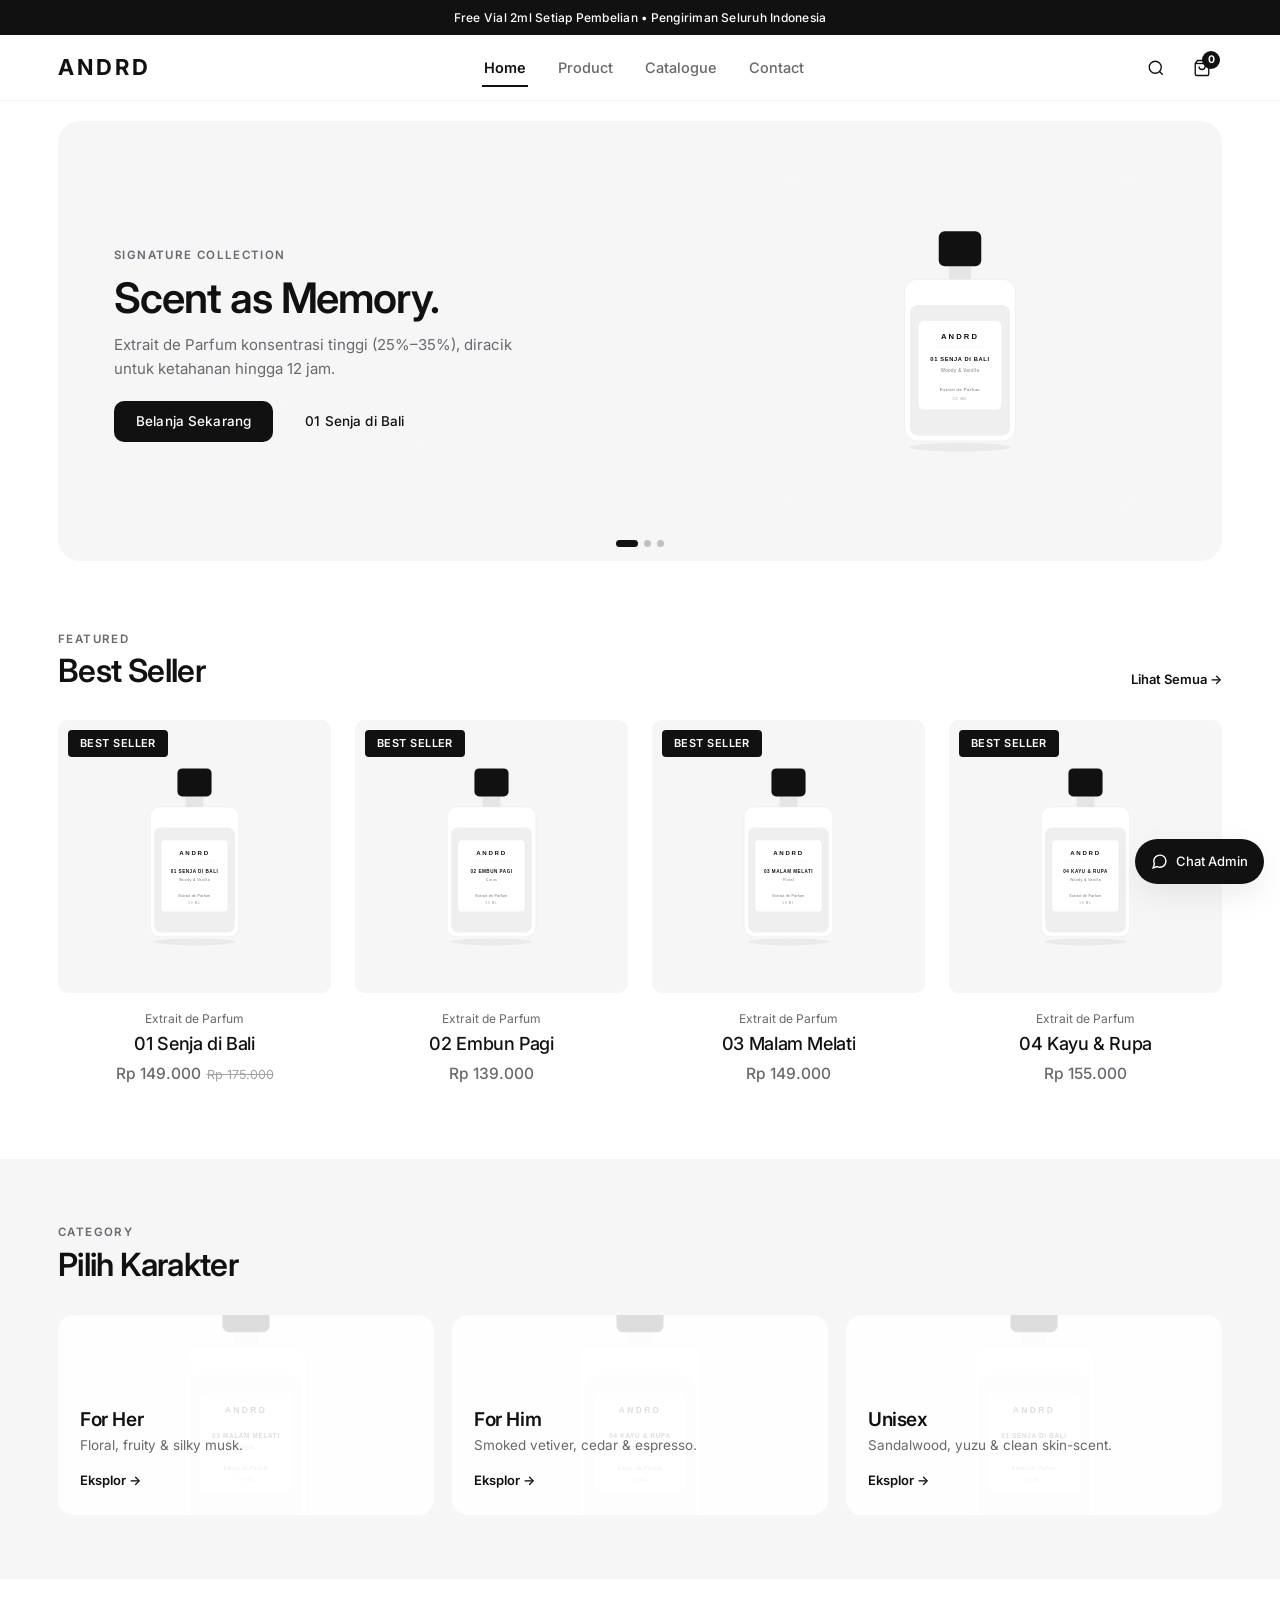
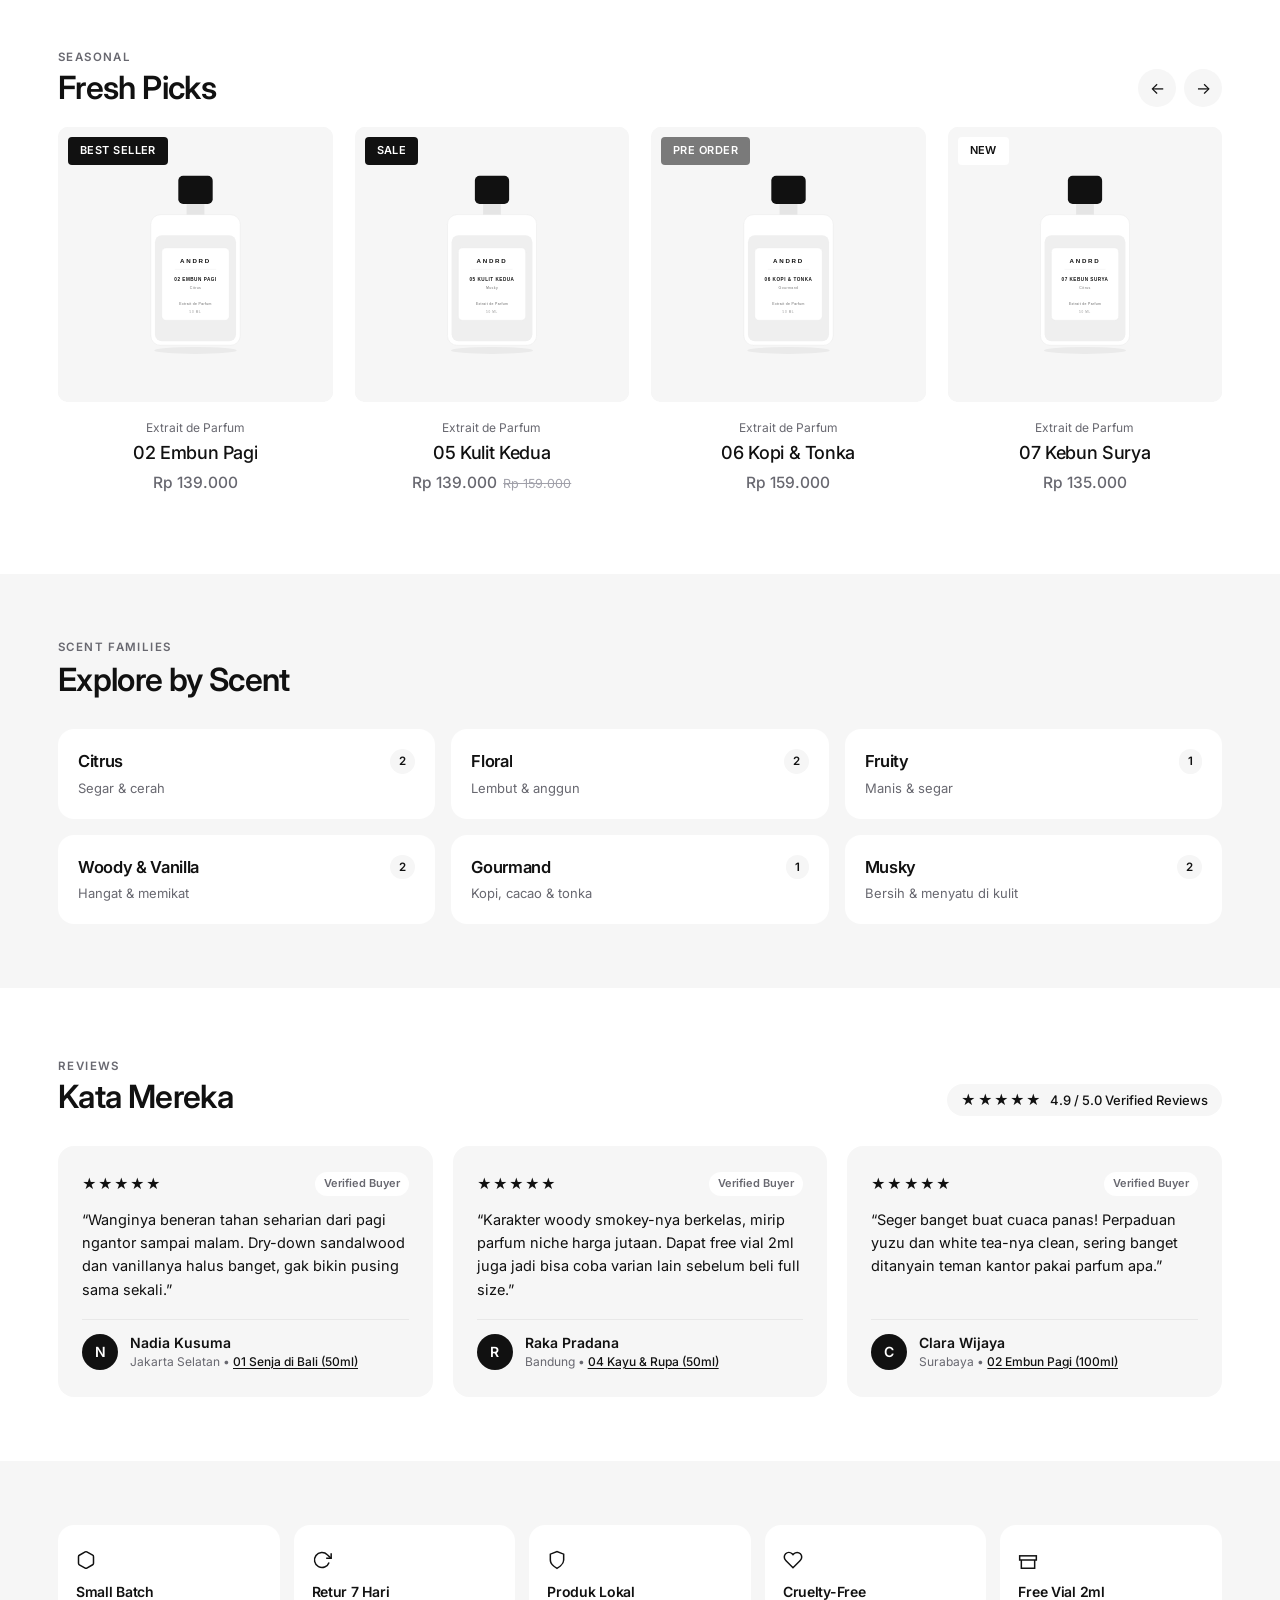
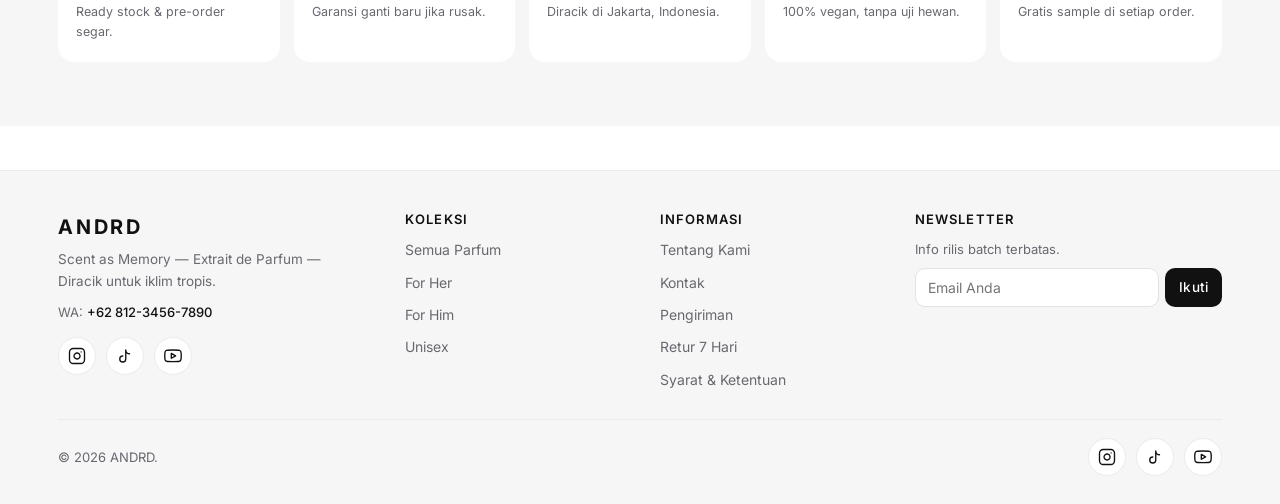
==== commit 5e6cbb1c: "Update UI, menu, product card overlay cart, mobile footer dropdown, and testimonials" ====
--- a/index.html
+++ b/index.html
@@ -187,8 +187,80 @@
       </div>
     </section>
 
-    <!-- 8. Trust Badges -->
-    <section class="section reveal">
+    <!-- 8. Testimonial Pelanggan -->
+    <section class="section reveal" aria-label="Testimonial Pelanggan">
+      <div class="container">
+        <div class="section-header testimonial-section-header">
+          <div>
+            <span class="section-eyebrow">Reviews</span>
+            <h2 class="section-title">Kata Mereka</h2>
+          </div>
+          <div class="testimonial-summary-badge">
+            <span class="testimonial-stars" aria-hidden="true">★★★★★</span>
+            <span>4.9 / 5.0 Verified Reviews</span>
+          </div>
+        </div>
+
+        <div class="testimonial-grid" id="testimonialsGrid">
+          <!-- Testimonial 1 -->
+          <article class="testimonial-card">
+            <div class="testimonial-top">
+              <span class="testimonial-stars" aria-label="Rating 5 dari 5">★★★★★</span>
+              <span class="testimonial-verified">Verified Buyer</span>
+            </div>
+            <p class="testimonial-quote">
+              “Wanginya beneran tahan seharian dari pagi ngantor sampai malam. Dry-down sandalwood dan vanillanya halus banget, gak bikin pusing sama sekali.”
+            </p>
+            <div class="testimonial-footer">
+              <div class="testimonial-avatar" aria-hidden="true">N</div>
+              <div class="testimonial-author-info">
+                <strong class="testimonial-name">Nadia Kusuma</strong>
+                <span class="testimonial-meta">Jakarta Selatan • <a href="product.html?id=andrd-01">01 Senja di Bali (50ml)</a></span>
+              </div>
+            </div>
+          </article>
+
+          <!-- Testimonial 2 -->
+          <article class="testimonial-card">
+            <div class="testimonial-top">
+              <span class="testimonial-stars" aria-label="Rating 5 dari 5">★★★★★</span>
+              <span class="testimonial-verified">Verified Buyer</span>
+            </div>
+            <p class="testimonial-quote">
+              “Karakter woody smokey-nya berkelas, mirip parfum niche harga jutaan. Dapat free vial 2ml juga jadi bisa coba varian lain sebelum beli full size.”
+            </p>
+            <div class="testimonial-footer">
+              <div class="testimonial-avatar" aria-hidden="true">R</div>
+              <div class="testimonial-author-info">
+                <strong class="testimonial-name">Raka Pradana</strong>
+                <span class="testimonial-meta">Bandung • <a href="product.html?id=andrd-04">04 Kayu &amp; Rupa (50ml)</a></span>
+              </div>
+            </div>
+          </article>
+
+          <!-- Testimonial 3 -->
+          <article class="testimonial-card">
+            <div class="testimonial-top">
+              <span class="testimonial-stars" aria-label="Rating 5 dari 5">★★★★★</span>
+              <span class="testimonial-verified">Verified Buyer</span>
+            </div>
+            <p class="testimonial-quote">
+              “Seger banget buat cuaca panas! Perpaduan yuzu dan white tea-nya clean, sering banget ditanyain teman kantor pakai parfum apa.”
+            </p>
+            <div class="testimonial-footer">
+              <div class="testimonial-avatar" aria-hidden="true">C</div>
+              <div class="testimonial-author-info">
+                <strong class="testimonial-name">Clara Wijaya</strong>
+                <span class="testimonial-meta">Surabaya • <a href="product.html?id=andrd-02">02 Embun Pagi (100ml)</a></span>
+              </div>
+            </div>
+          </article>
+        </div>
+      </div>
+    </section>
+
+    <!-- 9. Trust Badges -->
+    <section class="section section-alt reveal">
       <div class="container">
         <div class="trust-grid">
           <div class="trust-item">
--- a/style.css
+++ b/style.css
@@ -1,6 +1,6 @@
 /**
  * ============================================================================
- * STYLESHEET UTAMA "ANDRD" — MOBILE-FIT, SMOOTH & ROUNDED MONOCHROME
+ * STYLESHEET UTAMA "ANDRD" — SMOOTH NATIVE SCROLL, CLEAR ZOOMED TYPOGRAPHY
  * ============================================================================
  */
 
@@ -14,8 +14,8 @@
   --color-bg-alt: #F6F6F6;
   --color-surface: #FFFFFF;
   --color-text: #111111;
-  --color-text-muted: #71717A;
-  --color-border: #EFEFEF;
+  --color-text-muted: #686870;
+  --color-border: #EBEBEB;
 
   /* Warna Status */
   --color-success: #111111;
@@ -29,8 +29,8 @@
   --font-body: 'Inter', -apple-system, BlinkMacSystemFont, sans-serif;
 
   /* Ukuran & Sudut Melengkung (Rounded) */
-  --container-max: 1200px;
-  --header-height: 60px;
+  --container-max: 1220px;
+  --header-height: 66px;
   --radius-sm: 10px;
   --radius-md: 16px;
   --radius-lg: 22px;
@@ -39,14 +39,13 @@
   --shadow-md: 0 12px 32px rgba(0, 0, 0, 0.07);
   --shadow-lg: 0 20px 48px rgba(0, 0, 0, 0.14);
 
-  /* Animasi Ultra-Smooth */
   --ease-smooth: cubic-bezier(0.16, 1, 0.3, 1);
-  --transition: 0.38s cubic-bezier(0.16, 1, 0.3, 1);
-  --transition-fast: 0.22s cubic-bezier(0.16, 1, 0.3, 1);
+  --transition: 0.28s ease;
+  --transition-fast: 0.18s ease;
 }
 
 /* ==========================================================================
-   RESET & STRICT MOBILE VIEWPORT FIT
+   RESET & NATIVE FREE SCROLL (ANTI STUCK / ANTI KAKU)
    ========================================================================== */
 *, *::before, *::after {
   box-sizing: border-box;
@@ -55,31 +54,31 @@
 }
 
 html {
-  scroll-behavior: smooth;
   -webkit-text-size-adjust: 100%;
   width: 100%;
-  max-width: 100%;
-  overflow-x: hidden;
+  /* Jangan pasang overflow-x:hidden di html agar scroll roda mouse & sentuhan HP tidak terhambat */
 }
 
 body {
   font-family: var(--font-body);
   background-color: var(--color-bg);
   color: var(--color-text);
-  line-height: 1.55;
-  font-size: 14px;
-  width: 100%;
-  max-width: 100%;
-  overflow-x: hidden;
-  position: relative;
+  line-height: 1.6;
+  font-size: 15.5px;
+  width: 100%;
+  overflow-x: clip;
   -webkit-font-smoothing: antialiased;
   -webkit-tap-highlight-color: transparent;
 }
 
+@media (min-width: 768px) {
+  body {
+    font-size: 16px;
+  }
+}
+
 main {
   width: 100%;
-  max-width: 100%;
-  overflow-x: hidden;
 }
 
 img, svg {
@@ -91,7 +90,7 @@
 a {
   color: inherit;
   text-decoration: none;
-  transition: color var(--transition-fast), background-color var(--transition-fast), opacity var(--transition-fast), transform var(--transition-fast);
+  transition: color var(--transition-fast), opacity var(--transition-fast);
 }
 
 button, input, select, textarea {
@@ -105,12 +104,6 @@
   cursor: pointer;
   border: none;
   background: none;
-  transition: all var(--transition-fast);
-}
-
-button:active:not(:disabled),
-.btn:active:not(:disabled) {
-  transform: scale(0.97);
 }
 
 ul {
@@ -126,7 +119,7 @@
   width: 100%;
   max-width: var(--container-max);
   margin: 0 auto;
-  padding: 0 14px;
+  padding: 0 16px;
 }
 
 @media (min-width: 768px) {
@@ -136,19 +129,18 @@
 }
 
 /* ==========================================================================
-   TYPOGRAPHY & SECTION HEADERS
+   TYPOGRAPHY & SECTION HEADERS (LARGER & CLEARER)
    ========================================================================== */
 h1, h2, h3, h4, .serif {
   font-family: var(--font-heading);
   font-weight: 600;
-  line-height: 1.2;
-  letter-spacing: -0.025em;
+  line-height: 1.22;
+  letter-spacing: -0.02em;
 }
 
 .section {
-  padding: 36px 0;
-  width: 100%;
-  overflow: hidden;
+  padding: 40px 0;
+  width: 100%;
 }
 
 @media (min-width: 768px) {
@@ -163,7 +155,7 @@
 
 .section-header {
   text-align: left;
-  margin-bottom: 20px;
+  margin-bottom: 22px;
   display: flex;
   flex-direction: column;
   gap: 4px;
@@ -171,13 +163,13 @@
 
 @media (min-width: 768px) {
   .section-header {
-    margin-bottom: 28px;
+    margin-bottom: 30px;
   }
 }
 
 .section-eyebrow {
   display: inline-block;
-  font-size: 10px;
+  font-size: 11.5px;
   font-weight: 600;
   text-transform: uppercase;
   letter-spacing: 0.12em;
@@ -185,31 +177,31 @@
 }
 
 .section-title {
-  font-size: clamp(20px, 3vw, 28px);
+  font-size: clamp(23px, 3.6vw, 32px);
   font-weight: 600;
   color: var(--color-primary);
 }
 
 .section-desc {
   color: var(--color-text-muted);
-  font-size: 13px;
-  max-width: 520px;
+  font-size: 14.5px;
+  max-width: 560px;
 }
 
 /* ==========================================================================
-   BUTTONS (ROUNDED & SMOOTH)
+   BUTTONS
    ========================================================================== */
 .btn {
   display: inline-flex;
   align-items: center;
   justify-content: center;
-  gap: 6px;
-  padding: 10px 18px;
-  font-size: 12px;
+  gap: 8px;
+  padding: 12px 22px;
+  font-size: 13.5px;
   font-weight: 500;
   letter-spacing: 0.01em;
   border-radius: var(--radius-sm);
-  transition: background-color var(--transition-fast), color var(--transition-fast), transform var(--transition-fast), box-shadow var(--transition-fast);
+  transition: background-color var(--transition-fast), color var(--transition-fast);
   text-align: center;
   line-height: 1.2;
 }
@@ -221,7 +213,6 @@
 
 .btn-primary:hover:not(:disabled) {
   background-color: var(--color-primary-hover);
-  transform: translateY(-1px);
 }
 
 .btn-outline {
@@ -266,10 +257,10 @@
 .announcement-bar {
   background-color: var(--color-primary);
   color: #FFFFFF;
-  font-size: 10.5px;
+  font-size: 12px;
   letter-spacing: 0.02em;
   text-align: center;
-  padding: 7px 12px;
+  padding: 8px 14px;
   font-weight: 500;
   white-space: nowrap;
   overflow: hidden;
@@ -281,16 +272,16 @@
 }
 
 /* ==========================================================================
-   2. STICKY HEADER & NAVIGATION (WITH MOBILE MENU HIGHLIGHT)
+   2. STICKY HEADER & NAVIGATION (DESKTOP UNDERLINE, MOBILE PILL HIGHLIGHT)
    ========================================================================== */
 .site-header {
   position: sticky;
   top: 0;
   z-index: 900;
-  background-color: rgba(255, 255, 255, 0.92);
-  backdrop-filter: blur(14px);
-  -webkit-backdrop-filter: blur(14px);
-  border-bottom: 1px solid rgba(0, 0, 0, 0.04);
+  background-color: rgba(255, 255, 255, 0.95);
+  backdrop-filter: blur(12px);
+  -webkit-backdrop-filter: blur(12px);
+  border-bottom: 1px solid rgba(0, 0, 0, 0.05);
   height: var(--header-height);
   width: 100%;
 }
@@ -306,14 +297,10 @@
   display: inline-flex;
   align-items: center;
   justify-content: center;
-  width: 36px;
-  height: 36px;
+  width: 40px;
+  height: 40px;
   border-radius: var(--radius-sm);
   color: var(--color-primary);
-}
-
-.mobile-menu-btn:hover {
-  background-color: var(--color-bg-alt);
 }
 
 @media (min-width: 900px) {
@@ -324,7 +311,7 @@
 
 .brand-logo {
   font-family: var(--font-heading);
-  font-size: 19px;
+  font-size: 22px;
   font-weight: 700;
   letter-spacing: 0.14em;
   color: var(--color-primary);
@@ -339,34 +326,48 @@
   .main-nav {
     display: flex;
     align-items: center;
-    gap: 8px;
-  }
-}
-
+    gap: 28px;
+  }
+}
+
+/* Desktop Navigation: Underline Only */
 .nav-link {
-  font-size: 13px;
+  position: relative;
+  font-size: 14.5px;
   font-weight: 500;
   color: var(--color-text-muted);
-  padding: 7px 14px;
-  border-radius: var(--radius-pill);
-  transition: all var(--transition-fast);
-}
-
-.nav-link:hover {
-  color: var(--color-primary);
-  background-color: var(--color-bg-alt);
-}
-
+  padding: 8px 2px;
+  background: transparent !important;
+  border-radius: 0;
+  transition: color var(--transition-fast);
+}
+
+.nav-link::after {
+  content: "";
+  position: absolute;
+  left: 0;
+  bottom: 0;
+  width: 0;
+  height: 2px;
+  background-color: var(--color-primary);
+  transition: width 0.22s ease;
+}
+
+.nav-link:hover,
 .nav-link.active {
-  color: #FFFFFF;
-  background-color: var(--color-primary);
-  font-weight: 600;
+  color: var(--color-primary);
+  font-weight: 600;
+}
+
+.nav-link:hover::after,
+.nav-link.active::after {
+  width: 100%;
 }
 
 .header-actions {
   display: flex;
   align-items: center;
-  gap: 4px;
+  gap: 6px;
 }
 
 .icon-btn {
@@ -374,11 +375,10 @@
   display: inline-flex;
   align-items: center;
   justify-content: center;
-  width: 36px;
-  height: 36px;
+  width: 40px;
+  height: 40px;
   border-radius: var(--radius-pill);
   color: var(--color-primary);
-  transition: background-color var(--transition-fast);
 }
 
 .icon-btn:hover {
@@ -387,29 +387,28 @@
 
 .cart-badge {
   position: absolute;
-  top: 2px;
+  top: 3px;
   right: 2px;
-  min-width: 16px;
-  height: 16px;
-  padding: 0 4px;
+  min-width: 18px;
+  height: 18px;
+  padding: 0 5px;
   border-radius: var(--radius-pill);
   background-color: var(--color-primary);
   color: #FFFFFF;
-  font-size: 9.5px;
+  font-size: 10.5px;
   font-weight: 700;
   display: flex;
   align-items: center;
   justify-content: center;
 }
 
-/* Mobile Navigation Drawer with Active Highlight */
+/* Mobile Navigation Drawer */
 .mobile-nav-drawer {
   position: fixed;
   inset: 0;
   z-index: 1100;
   visibility: hidden;
   pointer-events: none;
-  transition: visibility 0.4s;
 }
 
 .mobile-nav-drawer.open {
@@ -420,11 +419,9 @@
 .drawer-backdrop {
   position: absolute;
   inset: 0;
-  background: rgba(0, 0, 0, 0.35);
-  backdrop-filter: blur(2px);
-  -webkit-backdrop-filter: blur(2px);
+  background: rgba(0, 0, 0, 0.38);
   opacity: 0;
-  transition: opacity var(--transition);
+  transition: opacity 0.25s ease;
 }
 
 .mobile-nav-drawer.open .drawer-backdrop,
@@ -436,20 +433,24 @@
   position: absolute;
   top: 0;
   left: 0;
-  width: min(80vw, 290px);
+  width: min(82vw, 300px);
   height: 100%;
   background-color: #FFFFFF;
-  padding: 20px 16px;
+  padding: 22px 18px;
   display: flex;
   flex-direction: column;
-  transform: translate3d(-102%, 0, 0);
-  transition: transform var(--transition);
+  transform: translateX(-102%);
+  transition: transform 0.28s ease;
   border-radius: 0 var(--radius-lg) var(--radius-lg) 0;
   box-shadow: var(--shadow-lg);
 }
 
 .mobile-nav-drawer.open .mobile-nav-panel {
-  transform: translate3d(0, 0, 0);
+  transform: translateX(0);
+}
+
+.nav-hidden {
+  display: none !important;
 }
 
 .mobile-nav-links {
@@ -463,12 +464,11 @@
   display: flex;
   align-items: center;
   justify-content: space-between;
-  font-size: 14.5px;
+  font-size: 15.5px;
   font-weight: 500;
   color: var(--color-text-muted);
-  padding: 11px 14px;
+  padding: 12px 14px;
   border-radius: var(--radius-sm);
-  transition: all var(--transition-fast);
 }
 
 .mobile-nav-links a:hover,
@@ -477,18 +477,52 @@
   color: var(--color-primary);
 }
 
-/* Highlight Menu Aktif di Mobile */
 .mobile-nav-links a.active {
   background-color: var(--color-primary);
   color: #FFFFFF;
   font-weight: 600;
-  box-shadow: 0 4px 12px rgba(0, 0, 0, 0.12);
 }
 
 .mobile-nav-links a.active::after {
   content: "•";
   font-size: 18px;
   line-height: 1;
+}
+
+.mobile-nav-footer {
+  margin-top: auto;
+  padding-top: 18px;
+  border-top: 1px solid var(--color-border);
+}
+
+.social-icon-group {
+  display: flex;
+  align-items: center;
+  gap: 10px;
+}
+
+.social-icon-btn {
+  display: inline-flex;
+  align-items: center;
+  justify-content: center;
+  width: 38px;
+  height: 38px;
+  border-radius: var(--radius-pill);
+  background-color: #FFFFFF;
+  border: 1px solid var(--color-border);
+  color: var(--color-primary);
+  transition: background-color 0.2s ease, color 0.2s ease, border-color 0.2s ease;
+}
+
+.mobile-social-icons .social-icon-btn {
+  background-color: var(--color-bg-alt);
+}
+
+.social-icon-btn:hover,
+.social-icon-btn:active {
+  background-color: var(--color-primary);
+  color: #FFFFFF;
+  border-color: var(--color-primary);
 }
 
 /* ==========================================================================
@@ -502,18 +536,13 @@
   z-index: 890;
   background-color: #FFFFFF;
   box-shadow: var(--shadow-md);
-  padding: 14px 0 18px;
-  transform: translate3d(0, -115%, 0);
-  opacity: 0;
-  visibility: hidden;
-  transition: transform var(--transition), opacity var(--transition), visibility var(--transition);
+  padding: 16px 0 20px;
+  display: none;
   border-radius: 0 0 var(--radius-lg) var(--radius-lg);
 }
 
 .search-overlay.open {
-  transform: translate3d(0, 0, 0);
-  opacity: 1;
-  visibility: visible;
+  display: block;
 }
 
 .search-input-wrap {
@@ -521,7 +550,7 @@
   align-items: center;
   gap: 10px;
   background-color: var(--color-bg-alt);
-  padding: 10px 14px;
+  padding: 11px 14px;
   border-radius: var(--radius-sm);
 }
 
@@ -529,13 +558,13 @@
   width: 100%;
   border: none;
   background: none;
-  font-size: 14px;
+  font-size: 15px;
   outline: none;
 }
 
 .live-search-results {
   margin-top: 12px;
-  max-height: 300px;
+  max-height: 320px;
   overflow-y: auto;
   display: grid;
   grid-template-columns: minmax(0, 1fr);
@@ -552,35 +581,34 @@
   display: flex;
   align-items: center;
   gap: 12px;
-  padding: 8px;
+  padding: 10px;
   border-radius: var(--radius-sm);
   background-color: var(--color-bg-alt);
   min-width: 0;
 }
 
 .search-result-item img {
-  width: 46px;
-  height: 46px;
+  width: 50px;
+  height: 50px;
   flex-shrink: 0;
   object-fit: cover;
   border-radius: 8px;
 }
 
 /* ==========================================================================
-   3. HERO BANNER SLIDER (FIT DI MOBILE & SMOOTH TRANSITION)
+   3. HERO BANNER SLIDER
    ========================================================================== */
 .hero-slider {
   position: relative;
   width: 100%;
   max-width: var(--container-max);
   margin: 0 auto;
-  padding: 10px 14px 0;
-  overflow: hidden;
+  padding: 12px 16px 0;
 }
 
 @media (min-width: 768px) {
   .hero-slider {
-    padding: 18px 28px 0;
+    padding: 20px 28px 0;
   }
 }
 
@@ -595,8 +623,7 @@
 .hero-track {
   display: flex;
   width: 100%;
-  transition: transform 0.65s var(--ease-smooth);
-  will-change: transform;
+  transition: transform 0.45s ease;
 }
 
 .hero-slide {
@@ -607,62 +634,56 @@
   grid-template-columns: minmax(0, 1fr);
   align-items: center;
   background-color: var(--color-bg-alt) !important;
-  overflow: hidden;
 }
 
 @media (min-width: 900px) {
   .hero-slide {
     grid-template-columns: 1.1fr 0.9fr;
-    min-height: 420px;
+    min-height: 440px;
   }
 }
 
 .hero-content {
-  padding: 24px 18px 12px;
-  width: 100%;
-  max-width: 520px;
+  padding: 28px 20px 14px;
+  width: 100%;
+  max-width: 540px;
 }
 
 @media (min-width: 900px) {
   .hero-content {
-    padding: 44px 40px 44px 52px;
+    padding: 48px 40px 48px 56px;
   }
 }
 
 .hero-eyebrow {
   display: inline-block;
-  font-size: 10px;
+  font-size: 11.5px;
   letter-spacing: 0.12em;
   text-transform: uppercase;
   color: var(--color-text-muted);
   font-weight: 600;
-  margin-bottom: 6px;
+  margin-bottom: 8px;
 }
 
 .hero-title {
-  font-size: clamp(22px, 5.5vw, 38px);
-  font-weight: 600;
-  margin-bottom: 8px;
-  color: var(--color-primary);
-  letter-spacing: -0.03em;
+  font-size: clamp(26px, 5.5vw, 42px);
+  font-weight: 600;
+  margin-bottom: 10px;
+  color: var(--color-primary);
+  letter-spacing: -0.025em;
 }
 
 .hero-desc {
   color: var(--color-text-muted);
-  font-size: 13px;
-  margin-bottom: 16px;
-  max-width: 400px;
+  font-size: 15px;
+  margin-bottom: 20px;
+  max-width: 440px;
 }
 
 .hero-actions {
   display: flex;
   flex-wrap: wrap;
-  gap: 8px;
-}
-
-.hero-actions .btn {
-  padding: 9px 15px;
-  font-size: 11.5px;
+  gap: 10px;
 }
 
 .hero-visual {
@@ -671,19 +692,19 @@
   display: flex;
   align-items: center;
   justify-content: center;
-  padding: 8px 18px 34px;
+  padding: 10px 20px 38px;
 }
 
 @media (min-width: 900px) {
   .hero-visual {
     height: 100%;
-    min-height: 380px;
+    min-height: 400px;
     padding: 24px;
   }
 }
 
 .hero-visual img {
-  width: min(72vw, 230px);
+  width: min(74vw, 250px);
   height: auto;
   aspect-ratio: 1 / 1;
   object-fit: cover;
@@ -692,13 +713,13 @@
 
 @media (min-width: 900px) {
   .hero-visual img {
-    width: min(100%, 320px);
+    width: min(100%, 340px);
   }
 }
 
 .hero-dots {
   position: absolute;
-  bottom: 12px;
+  bottom: 14px;
   left: 50%;
   transform: translateX(-50%);
   display: flex;
@@ -707,39 +728,39 @@
 }
 
 .hero-dot {
-  width: 6px;
-  height: 6px;
+  width: 7px;
+  height: 7px;
   border-radius: var(--radius-pill);
-  background-color: rgba(0, 0, 0, 0.2);
-  transition: all var(--transition);
+  background-color: rgba(0, 0, 0, 0.22);
+  transition: width 0.2s ease, background-color 0.2s ease;
 }
 
 .hero-dot.active {
-  width: 20px;
+  width: 22px;
   background-color: var(--color-primary);
 }
 
 /* ==========================================================================
-   4. PRODUCT GRID & PRODUCT CARD (STRICT MINMAX(0, 1FR) FOR MOBILE FIT)
+   4. PRODUCT GRID & PRODUCT CARD (LARGER TEXT, NO JANKY ANIMATIONS)
    ========================================================================== */
 .product-grid {
   display: grid;
   grid-template-columns: repeat(2, minmax(0, 1fr));
-  gap: 12px;
+  gap: 14px;
   width: 100%;
 }
 
 @media (min-width: 768px) {
   .product-grid {
     grid-template-columns: repeat(3, minmax(0, 1fr));
-    gap: 20px;
+    gap: 22px;
   }
 }
 
 @media (min-width: 1024px) {
   .product-grid {
     grid-template-columns: repeat(4, minmax(0, 1fr));
-    gap: 22px;
+    gap: 24px;
   }
 }
 
@@ -751,11 +772,6 @@
   flex-direction: column;
   min-width: 0;
   width: 100%;
-  transition: transform var(--transition);
-}
-
-.product-card:hover {
-  transform: translateY(-3px);
 }
 
 .product-media {
@@ -763,9 +779,17 @@
   width: 100%;
   aspect-ratio: 1 / 1;
   background-color: var(--color-bg-alt);
-  border-radius: var(--radius-md);
+  border-radius: var(--radius-sm);
   overflow: hidden;
-  margin-bottom: 8px;
+  margin-bottom: 14px;
+}
+
+.product-media-link {
+  display: block;
+  position: absolute;
+  inset: 0;
+  width: 100%;
+  height: 100%;
 }
 
 .product-img-primary,
@@ -775,27 +799,86 @@
   width: 100%;
   height: 100%;
   object-fit: cover;
-  transition: opacity 0.45s var(--ease-smooth), transform 0.55s var(--ease-smooth);
+  transition: opacity 0.22s ease;
 }
 
 .product-img-secondary {
   opacity: 0;
 }
 
-.product-card:hover .product-img-primary {
+/* Saat produk di-hover / diusap (is-active): langsung tampilkan foto kedua & munculkan tombol Add to cart di atas gambar */
+.product-card:hover .product-img-primary,
+.product-card:focus-within .product-img-primary,
+.product-card.is-active .product-img-primary {
   opacity: 0;
-  transform: scale(1.04);
-}
-
-.product-card:hover .product-img-secondary {
+}
+
+.product-card:hover .product-img-secondary,
+.product-card:focus-within .product-img-secondary,
+.product-card.is-active .product-img-secondary {
   opacity: 1;
-  transform: scale(1.03);
+}
+
+.product-cart-overlay-btn {
+  position: absolute;
+  left: 0;
+  right: 0;
+  bottom: 0;
+  z-index: 4;
+  width: 100%;
+  min-height: 48px;
+  padding: 12px 14px;
+  display: flex;
+  align-items: center;
+  justify-content: center;
+  gap: 10px;
+  background-color: rgba(20, 20, 20, 0.94);
+  color: #FFFFFF;
+  font-family: var(--font-heading);
+  font-size: 14.5px;
+  font-weight: 500;
+  letter-spacing: 0.01em;
+  border: none;
+  border-radius: 0;
+  opacity: 0;
+  transform: translateY(100%);
+  pointer-events: none;
+  transition: opacity 0.22s ease, transform 0.22s ease, background-color 0.18s ease, color 0.18s ease;
+}
+
+@media (min-width: 768px) {
+  .product-cart-overlay-btn {
+    min-height: 54px;
+    font-size: 15.5px;
+  }
+}
+
+.product-card:hover .product-cart-overlay-btn,
+.product-card:focus-within .product-cart-overlay-btn,
+.product-card.is-active .product-cart-overlay-btn {
+  opacity: 1;
+  transform: translateY(0);
+  pointer-events: auto;
+}
+
+/* Saat tombol cart di-select / di-hover / ditekan: tombol berubah putih dan teks + icon menjadi hitam */
+.product-cart-overlay-btn:hover,
+.product-cart-overlay-btn:active,
+.product-cart-overlay-btn:focus-visible,
+.product-cart-overlay-btn.is-selected {
+  background-color: #FFFFFF !important;
+  color: #111111 !important;
+}
+
+.product-cart-overlay-btn .cart-overlay-icon {
+  flex-shrink: 0;
+  stroke: currentColor;
 }
 
 .product-badges {
   position: absolute;
-  top: 8px;
-  left: 8px;
+  top: 10px;
+  left: 10px;
   z-index: 3;
   display: flex;
   flex-direction: column;
@@ -804,11 +887,12 @@
 
 .badge {
   display: inline-block;
-  padding: 3px 8px;
-  font-size: 9px;
-  font-weight: 600;
-  letter-spacing: 0.03em;
-  border-radius: var(--radius-pill);
+  padding: 5px 12px;
+  font-size: 11px;
+  font-weight: 600;
+  letter-spacing: 0.04em;
+  text-transform: uppercase;
+  border-radius: 4px;
 }
 
 .badge-bestseller {
@@ -827,7 +911,7 @@
 }
 
 .badge-preorder {
-  background-color: #52525B;
+  background-color: #7A7A7A;
   color: #FFFFFF;
 }
 
@@ -837,54 +921,51 @@
 }
 
 .product-body {
-  padding: 2px 0 4px;
+  padding: 2px 4px 8px;
   display: flex;
   flex-direction: column;
+  align-items: center;
+  text-align: center;
   flex-grow: 1;
   min-width: 0;
 }
 
 .product-meta {
-  font-size: 10px;
+  font-size: 12px;
   color: var(--color-text-muted);
-  margin-bottom: 2px;
+  margin-bottom: 4px;
   white-space: nowrap;
   overflow: hidden;
   text-overflow: ellipsis;
+  max-width: 100%;
 }
 
 .product-title {
   font-family: var(--font-heading);
-  font-size: 13.5px;
-  font-weight: 600;
-  margin-bottom: 2px;
-  color: var(--color-primary);
-  white-space: nowrap;
+  font-size: 16px;
+  font-weight: 500;
+  line-height: 1.35;
+  margin-bottom: 6px;
+  color: var(--color-primary);
+  display: -webkit-box;
+  -webkit-line-clamp: 2;
+  -webkit-box-orient: vertical;
   overflow: hidden;
-  text-overflow: ellipsis;
+  max-width: 100%;
 }
 
 @media (min-width: 768px) {
   .product-title {
-    font-size: 14.5px;
-  }
-}
-
-.product-notes-preview {
-  font-size: 11px;
-  color: var(--color-text-muted);
-  margin-bottom: 6px;
-  white-space: nowrap;
-  overflow: hidden;
-  text-overflow: ellipsis;
+    font-size: 18px;
+  }
 }
 
 .product-price-wrap {
   margin-top: auto;
-  margin-bottom: 8px;
   display: flex;
   align-items: baseline;
-  gap: 5px;
+  justify-content: center;
+  gap: 6px;
   flex-wrap: wrap;
 }
 
@@ -893,31 +974,30 @@
 }
 
 .price-current {
-  font-weight: 600;
-  font-size: 13px;
-  color: var(--color-primary);
+  font-weight: 500;
+  font-size: 14.5px;
+  color: var(--color-text-muted);
+}
+
+@media (min-width: 768px) {
+  .price-current {
+    font-size: 15.5px;
+  }
 }
 
 .price-compare {
-  font-size: 11px;
+  font-size: 12.5px;
   color: #A1A1AA;
   text-decoration: line-through;
 }
 
-.product-card-actions .btn {
-  padding: 8px 10px;
-  font-size: 11px;
-  width: 100%;
-  border-radius: var(--radius-sm);
-}
-
 /* ==========================================================================
-   5. SEGMENTATION CARDS ("For Her", "For Him", "Unisex")
+   5. SEGMENTATION CARDS
    ========================================================================== */
 .segment-grid {
   display: grid;
   grid-template-columns: minmax(0, 1fr);
-  gap: 10px;
+  gap: 12px;
   width: 100%;
 }
 
@@ -931,26 +1011,21 @@
 .segment-card {
   position: relative;
   overflow: hidden;
-  min-height: 150px;
+  min-height: 165px;
   display: flex;
   flex-direction: column;
   justify-content: flex-end;
-  padding: 18px;
+  padding: 20px;
   border-radius: var(--radius-md);
   background-color: #FFFFFF;
   min-width: 0;
-  transition: transform var(--transition);
 }
 
 @media (min-width: 768px) {
   .segment-card {
-    min-height: 190px;
-    padding: 20px;
-  }
-}
-
-.segment-card:hover {
-  transform: translateY(-3px);
+    min-height: 200px;
+    padding: 22px;
+  }
 }
 
 .segment-bg {
@@ -960,11 +1035,6 @@
   height: 100%;
   object-fit: cover;
   opacity: 0.14;
-  transition: transform 0.6s var(--ease-smooth);
-}
-
-.segment-card:hover .segment-bg {
-  transform: scale(1.05);
 }
 
 .segment-overlay {
@@ -973,19 +1043,19 @@
 }
 
 .segment-title {
-  font-size: 17px;
-  font-weight: 600;
-  margin-bottom: 2px;
+  font-size: 19px;
+  font-weight: 600;
+  margin-bottom: 4px;
 }
 
 .segment-desc {
-  font-size: 12px;
+  font-size: 13.5px;
   color: var(--color-text-muted);
-  margin-bottom: 8px;
+  margin-bottom: 10px;
 }
 
 .segment-link {
-  font-size: 11.5px;
+  font-size: 13px;
   font-weight: 600;
   color: var(--color-primary);
   display: inline-flex;
@@ -994,7 +1064,7 @@
 }
 
 /* ==========================================================================
-   6. FRESH PICKS CAROUSEL (CONTAINED IN MOBILE VIEWPORT)
+   6. FRESH PICKS CAROUSEL
    ========================================================================== */
 .carousel-header {
   display: flex;
@@ -1002,23 +1072,22 @@
   align-items: flex-end;
   justify-content: space-between;
   gap: 10px;
-  margin-bottom: 18px;
+  margin-bottom: 20px;
 }
 
 .carousel-controls {
   display: flex;
-  gap: 6px;
+  gap: 8px;
 }
 
 .carousel-btn {
-  width: 34px;
-  height: 34px;
+  width: 38px;
+  height: 38px;
   border-radius: var(--radius-pill);
   background-color: var(--color-bg-alt);
   display: inline-flex;
   align-items: center;
   justify-content: center;
-  transition: all var(--transition-fast);
 }
 
 .carousel-btn:hover {
@@ -1029,13 +1098,12 @@
 .carousel-track {
   display: grid;
   grid-auto-flow: column;
-  grid-auto-columns: calc(66% - 8px);
-  gap: 12px;
+  grid-auto-columns: calc(68% - 8px);
+  gap: 14px;
   width: 100%;
   max-width: 100%;
   overflow-x: auto;
   scroll-snap-type: x mandatory;
-  scroll-behavior: smooth;
   scrollbar-width: none;
   padding-bottom: 6px;
   -webkit-overflow-scrolling: touch;
@@ -1048,7 +1116,7 @@
 @media (min-width: 640px) {
   .carousel-track {
     grid-auto-columns: calc(46% - 10px);
-    gap: 16px;
+    gap: 18px;
   }
 }
 
@@ -1070,7 +1138,7 @@
 .scent-grid {
   display: grid;
   grid-template-columns: repeat(2, minmax(0, 1fr));
-  gap: 10px;
+  gap: 12px;
   width: 100%;
 }
 
@@ -1084,22 +1152,17 @@
 .scent-card {
   background-color: #FFFFFF;
   border-radius: var(--radius-md);
-  padding: 14px;
+  padding: 16px;
   display: flex;
   flex-direction: column;
   justify-content: space-between;
   min-width: 0;
-  transition: transform var(--transition);
 }
 
 @media (min-width: 768px) {
   .scent-card {
-    padding: 18px;
-  }
-}
-
-.scent-card:hover {
-  transform: translateY(-2px);
+    padding: 20px;
+  }
 }
 
 .scent-top {
@@ -1111,7 +1174,7 @@
 }
 
 .scent-name {
-  font-size: 13.5px;
+  font-size: 15px;
   font-weight: 600;
   white-space: nowrap;
   overflow: hidden;
@@ -1120,14 +1183,14 @@
 
 @media (min-width: 768px) {
   .scent-name {
-    font-size: 15px;
+    font-size: 16.5px;
   }
 }
 
 .scent-count {
-  font-size: 10.5px;
-  font-weight: 600;
-  padding: 2px 8px;
+  font-size: 11.5px;
+  font-weight: 600;
+  padding: 3px 9px;
   border-radius: var(--radius-pill);
   background-color: var(--color-bg-alt);
   color: var(--color-primary);
@@ -1135,17 +1198,156 @@
 }
 
 .scent-desc {
-  font-size: 11.5px;
+  font-size: 13px;
   color: var(--color-text-muted);
 }
 
 /* ==========================================================================
-   8. TRUST BADGES
+   8. TESTIMONIAL SECTION & TRUST BADGES
    ========================================================================== */
+.testimonial-section-header {
+  display: flex;
+  flex-direction: column;
+  align-items: flex-start;
+  justify-content: space-between;
+  gap: 10px;
+}
+
+@media (min-width: 640px) {
+  .testimonial-section-header {
+    flex-direction: row;
+    align-items: flex-end;
+  }
+}
+
+.testimonial-summary-badge {
+  display: inline-flex;
+  align-items: center;
+  gap: 8px;
+  padding: 6px 14px;
+  border-radius: var(--radius-pill);
+  background-color: var(--color-bg-alt);
+  font-size: 13px;
+  font-weight: 500;
+  color: var(--color-primary);
+}
+
+.testimonial-grid {
+  display: grid;
+  grid-template-columns: minmax(0, 1fr);
+  gap: 14px;
+  width: 100%;
+}
+
+@media (min-width: 768px) {
+  .testimonial-grid {
+    grid-template-columns: repeat(3, minmax(0, 1fr));
+    gap: 20px;
+  }
+}
+
+.testimonial-card {
+  background-color: var(--color-bg-alt);
+  border-radius: var(--radius-md);
+  padding: 22px 20px;
+  display: flex;
+  flex-direction: column;
+  justify-content: space-between;
+  min-width: 0;
+}
+
+@media (min-width: 768px) {
+  .testimonial-card {
+    padding: 26px 24px;
+  }
+}
+
+.testimonial-top {
+  display: flex;
+  align-items: center;
+  justify-content: space-between;
+  gap: 8px;
+  margin-bottom: 12px;
+}
+
+.testimonial-stars {
+  color: var(--color-primary);
+  font-size: 14px;
+  letter-spacing: 0.08em;
+  line-height: 1;
+}
+
+.testimonial-verified {
+  font-size: 11px;
+  font-weight: 600;
+  color: var(--color-text-muted);
+  background-color: #FFFFFF;
+  padding: 3px 9px;
+  border-radius: var(--radius-pill);
+}
+
+.testimonial-quote {
+  font-size: 14.5px;
+  line-height: 1.6;
+  color: var(--color-primary);
+  margin-bottom: 18px;
+  flex-grow: 1;
+}
+
+.testimonial-footer {
+  display: flex;
+  align-items: center;
+  gap: 12px;
+  padding-top: 14px;
+  border-top: 1px solid rgba(0, 0, 0, 0.06);
+}
+
+.testimonial-avatar {
+  width: 36px;
+  height: 36px;
+  border-radius: var(--radius-pill);
+  background-color: var(--color-primary);
+  color: #FFFFFF;
+  font-size: 14px;
+  font-weight: 600;
+  display: flex;
+  align-items: center;
+  justify-content: center;
+  flex-shrink: 0;
+}
+
+.testimonial-author-info {
+  display: flex;
+  flex-direction: column;
+  min-width: 0;
+}
+
+.testimonial-name {
+  font-size: 14px;
+  font-weight: 600;
+  color: var(--color-primary);
+  line-height: 1.3;
+}
+
+.testimonial-meta {
+  font-size: 12px;
+  color: var(--color-text-muted);
+  white-space: nowrap;
+  overflow: hidden;
+  text-overflow: ellipsis;
+}
+
+.testimonial-meta a {
+  color: var(--color-primary);
+  font-weight: 500;
+  text-decoration: underline;
+  text-underline-offset: 2px;
+}
+
 .trust-grid {
   display: grid;
   grid-template-columns: repeat(2, minmax(0, 1fr));
-  gap: 10px;
+  gap: 12px;
   width: 100%;
 }
 
@@ -1159,20 +1361,24 @@
 .trust-item {
   background-color: var(--color-bg-alt);
   border-radius: var(--radius-md);
-  padding: 14px 12px;
+  padding: 16px 14px;
   text-align: left;
   min-width: 0;
 }
 
+.section-alt .trust-item {
+  background-color: #FFFFFF;
+}
+
 @media (min-width: 768px) {
   .trust-item {
-    padding: 18px 16px;
+    padding: 20px 18px;
   }
 }
 
 .trust-icon {
-  width: 28px;
-  height: 28px;
+  width: 30px;
+  height: 30px;
   margin-bottom: 8px;
   color: var(--color-primary);
   display: flex;
@@ -1180,57 +1386,48 @@
 }
 
 .trust-title {
+  font-size: 14px;
+  font-weight: 600;
+  margin-bottom: 2px;
+}
+
+.trust-sub {
   font-size: 12.5px;
-  font-weight: 600;
-  margin-bottom: 2px;
-}
-
-.trust-sub {
-  font-size: 11px;
   color: var(--color-text-muted);
 }
 
 /* ==========================================================================
-   9. PRODUCTS CATALOGUE PAGE & SMOOTH COLLAPSIBLE MOBILE FILTER
+   9. PRODUCTS CATALOGUE PAGE & MOBILE FILTER
    ========================================================================== */
 .catalog-layout {
   display: grid;
   grid-template-columns: minmax(0, 1fr);
-  gap: 16px;
+  gap: 18px;
   width: 100%;
 }
 
 @media (min-width: 960px) {
   .catalog-layout {
-    grid-template-columns: 230px minmax(0, 1fr);
+    grid-template-columns: 240px minmax(0, 1fr);
     align-items: start;
     gap: 28px;
   }
 }
 
-/* Smooth animated collapse on mobile */
 .filter-panel {
+  display: none;
   background-color: var(--color-bg-alt);
   border-radius: var(--radius-md);
-  padding: 0 16px;
-  max-height: 0;
-  opacity: 0;
-  overflow: hidden;
-  transition: max-height 0.42s var(--ease-smooth), opacity 0.32s var(--ease-smooth), padding 0.32s var(--ease-smooth);
+  padding: 18px;
 }
 
 .filter-panel.open {
-  padding: 16px;
-  max-height: 900px;
-  opacity: 1;
+  display: block;
 }
 
 @media (min-width: 960px) {
   .filter-panel {
-    padding: 18px;
-    max-height: none;
-    opacity: 1;
-    overflow: visible;
+    display: block;
   }
 }
 
@@ -1238,12 +1435,11 @@
   display: inline-flex;
   align-items: center;
   gap: 6px;
-  padding: 8px 14px;
+  padding: 9px 15px;
   background-color: var(--color-bg-alt);
   border-radius: var(--radius-sm);
-  font-size: 12.5px;
-  font-weight: 600;
-  transition: all var(--transition-fast);
+  font-size: 13.5px;
+  font-weight: 600;
 }
 
 .mobile-filter-btn[aria-expanded="true"] {
@@ -1258,8 +1454,8 @@
 }
 
 .filter-group {
-  padding-bottom: 12px;
-  margin-bottom: 12px;
+  padding-bottom: 14px;
+  margin-bottom: 14px;
   border-bottom: 1px solid rgba(0, 0, 0, 0.06);
 }
 
@@ -1270,7 +1466,7 @@
 }
 
 .filter-title {
-  font-size: 11px;
+  font-size: 12px;
   font-weight: 600;
   text-transform: uppercase;
   letter-spacing: 0.06em;
@@ -1280,14 +1476,14 @@
 .filter-options {
   display: flex;
   flex-direction: column;
-  gap: 6px;
+  gap: 7px;
 }
 
 .filter-checkbox {
   display: flex;
   align-items: center;
   gap: 8px;
-  font-size: 13px;
+  font-size: 14px;
   cursor: pointer;
 }
 
@@ -1301,16 +1497,16 @@
   align-items: center;
   justify-content: space-between;
   gap: 8px;
-  margin-bottom: 14px;
+  margin-bottom: 16px;
 }
 
 .form-control, .select-control {
   width: 100%;
-  padding: 10px 12px;
-  border: 1px solid #E5E5E5;
+  padding: 11px 14px;
+  border: 1px solid #E2E2E2;
   border-radius: var(--radius-sm);
   background-color: #FFFFFF;
-  font-size: 13px;
+  font-size: 14.5px;
   transition: border-color var(--transition-fast);
 }
 
@@ -1326,9 +1522,9 @@
   display: flex;
   flex-wrap: wrap;
   gap: 6px;
-  font-size: 12px;
+  font-size: 13px;
   color: var(--color-text-muted);
-  margin-bottom: 16px;
+  margin-bottom: 18px;
 }
 
 .product-detail-grid {
@@ -1358,7 +1554,6 @@
   width: 100%;
   height: 100%;
   object-fit: cover;
-  transition: opacity 0.3s ease;
 }
 
 .gallery-thumbs {
@@ -1367,14 +1562,13 @@
 }
 
 .gallery-thumb {
-  width: 64px;
-  height: 64px;
+  width: 68px;
+  height: 68px;
   border-radius: var(--radius-sm);
   overflow: hidden;
   border: 1.5px solid transparent;
   cursor: pointer;
   opacity: 0.55;
-  transition: all var(--transition-fast);
 }
 
 .gallery-thumb.active {
@@ -1383,7 +1577,7 @@
 }
 
 .detail-title {
-  font-size: clamp(22px, 3vw, 30px);
+  font-size: clamp(24px, 3.2vw, 32px);
   font-weight: 600;
   margin: 6px 0 8px;
 }
@@ -1392,17 +1586,17 @@
   display: flex;
   align-items: baseline;
   gap: 10px;
-  margin-bottom: 14px;
+  margin-bottom: 16px;
 }
 
 .detail-price {
-  font-size: 19px;
+  font-size: 21px;
   font-weight: 600;
   color: var(--color-primary);
 }
 
 .detail-compare {
-  font-size: 13.5px;
+  font-size: 15px;
   color: var(--color-text-muted);
   text-decoration: line-through;
 }
@@ -1412,16 +1606,15 @@
   flex-wrap: wrap;
   gap: 8px;
   margin-top: 8px;
-  margin-bottom: 16px;
+  margin-bottom: 18px;
 }
 
 .variant-btn {
-  padding: 8px 16px;
+  padding: 9px 18px;
   border-radius: var(--radius-pill);
   background-color: var(--color-bg-alt);
-  font-size: 12.5px;
+  font-size: 13.5px;
   font-weight: 500;
-  transition: all var(--transition-fast);
 }
 
 .variant-btn.active {
@@ -1432,7 +1625,7 @@
 .qty-action-row {
   display: flex;
   gap: 8px;
-  margin-bottom: 18px;
+  margin-bottom: 20px;
   width: 100%;
 }
 
@@ -1445,16 +1638,16 @@
 }
 
 .qty-btn {
-  width: 34px;
-  height: 40px;
-  font-size: 16px;
+  width: 36px;
+  height: 42px;
+  font-size: 17px;
   display: flex;
   align-items: center;
   justify-content: center;
 }
 
 .qty-input {
-  width: 34px;
+  width: 36px;
   text-align: center;
   border: none;
   font-weight: 600;
@@ -1473,26 +1666,20 @@
 
 .accordion-trigger {
   width: 100%;
-  padding: 13px 0;
+  padding: 14px 0;
   display: flex;
   align-items: center;
   justify-content: space-between;
   font-weight: 600;
-  font-size: 13px;
+  font-size: 14px;
   text-align: left;
 }
 
 .accordion-content {
   display: none;
   padding-bottom: 14px;
-  font-size: 13px;
+  font-size: 14px;
   color: var(--color-text-muted);
-  animation: fadeInDown 0.28s var(--ease-smooth);
-}
-
-@keyframes fadeInDown {
-  from { opacity: 0; transform: translateY(-4px); }
-  to { opacity: 1; transform: translateY(0); }
 }
 
 .accordion-item.open .accordion-content {
@@ -1507,7 +1694,7 @@
 
 .note-tier {
   background-color: var(--color-bg-alt);
-  padding: 10px 12px;
+  padding: 10px 14px;
   border-radius: var(--radius-sm);
 }
 
@@ -1520,7 +1707,6 @@
   z-index: 1200;
   visibility: hidden;
   pointer-events: none;
-  transition: visibility 0.4s;
 }
 
 .cart-drawer.open {
@@ -1532,19 +1718,19 @@
   position: absolute;
   top: 0;
   right: 0;
-  width: min(90vw, 370px);
+  width: min(90vw, 380px);
   height: 100%;
   background-color: #FFFFFF;
   display: flex;
   flex-direction: column;
-  transform: translate3d(102%, 0, 0);
-  transition: transform var(--transition);
+  transform: translateX(102%);
+  transition: transform 0.28s ease;
   box-shadow: var(--shadow-lg);
   border-radius: var(--radius-lg) 0 0 var(--radius-lg);
 }
 
 .cart-drawer.open .cart-drawer-panel {
-  transform: translate3d(0, 0, 0);
+  transform: translateX(0);
 }
 
 .cart-drawer-header {
@@ -1563,7 +1749,7 @@
 
 .cart-item {
   display: grid;
-  grid-template-columns: 60px minmax(0, 1fr);
+  grid-template-columns: 64px minmax(0, 1fr);
   gap: 12px;
   padding-bottom: 14px;
   margin-bottom: 14px;
@@ -1571,8 +1757,8 @@
 }
 
 .cart-item img {
-  width: 60px;
-  height: 60px;
+  width: 64px;
+  height: 64px;
   object-fit: cover;
   border-radius: var(--radius-sm);
 }
@@ -1597,28 +1783,28 @@
   .checkout-grid {
     grid-template-columns: 1.35fr 0.85fr;
     align-items: start;
-    gap: 24px;
+    gap: 26px;
   }
 }
 
 .checkout-card {
   background-color: var(--color-bg-alt);
   border-radius: var(--radius-lg);
-  padding: 18px;
+  padding: 20px;
   min-width: 0;
   width: 100%;
 }
 
 @media (min-width: 768px) {
   .checkout-card {
-    padding: 26px;
+    padding: 28px;
   }
 }
 
 .form-grid {
   display: grid;
   grid-template-columns: minmax(0, 1fr);
-  gap: 12px;
+  gap: 14px;
 }
 
 @media (min-width: 640px) {
@@ -1629,9 +1815,9 @@
 
 .form-group label {
   display: block;
-  font-size: 12px;
+  font-size: 13.5px;
   font-weight: 500;
-  margin-bottom: 4px;
+  margin-bottom: 5px;
 }
 
 .req-star {
@@ -1646,7 +1832,7 @@
 
 .error-msg {
   display: none;
-  font-size: 11px;
+  font-size: 12px;
   color: var(--color-danger);
   margin-top: 4px;
 }
@@ -1661,14 +1847,13 @@
   inset: 0;
   z-index: 1400;
   background: rgba(0, 0, 0, 0.5);
-  backdrop-filter: blur(3px);
   display: flex;
   align-items: center;
   justify-content: center;
   padding: 16px;
   opacity: 0;
   visibility: hidden;
-  transition: all var(--transition);
+  transition: opacity 0.2s ease, visibility 0.2s ease;
 }
 
 .modal-backdrop.open {
@@ -1681,13 +1866,13 @@
   border-radius: var(--radius-lg);
   max-width: 440px;
   width: 100%;
-  padding: 24px 20px;
+  padding: 26px 22px;
   text-align: center;
   box-shadow: var(--shadow-lg);
 }
 
 /* ==========================================================================
-   13. TOAST, FLOATING WHATSAPP, SKELETON & SMOOTH REVEAL ANIMATION
+   13. TOAST, FLOATING WHATSAPP, SKELETON (NO SCROLL-BLOCKING REVEAL)
    ========================================================================== */
 .toast-container {
   position: fixed;
@@ -1698,27 +1883,21 @@
   display: flex;
   flex-direction: column;
   gap: 8px;
-  width: min(88vw, 320px);
+  width: min(88vw, 340px);
   pointer-events: none;
 }
 
 .toast {
   background-color: var(--color-primary);
   color: #FFFFFF;
-  padding: 10px 16px;
+  padding: 11px 16px;
   border-radius: var(--radius-pill);
-  font-size: 12px;
+  font-size: 13px;
   display: flex;
   align-items: center;
   justify-content: space-between;
   gap: 10px;
   box-shadow: var(--shadow-md);
-  animation: toastIn 0.32s var(--ease-smooth) forwards;
-}
-
-@keyframes toastIn {
-  from { opacity: 0; transform: translateY(12px) scale(0.96); }
-  to { opacity: 1; transform: translateY(0) scale(1); }
 }
 
 .floating-wa {
@@ -1731,17 +1910,15 @@
   gap: 8px;
   background-color: var(--color-primary);
   color: #FFFFFF;
-  padding: 11px 15px;
+  padding: 12px 16px;
   border-radius: var(--radius-pill);
   box-shadow: var(--shadow-md);
-  font-size: 12px;
+  font-size: 13px;
   font-weight: 500;
-  transition: all var(--transition);
 }
 
 .floating-wa:hover {
   background-color: var(--color-primary-hover);
-  transform: translateY(-2px);
 }
 
 .floating-wa span {
@@ -1754,61 +1931,117 @@
   }
 }
 
-/* Skeleton Loader */
 .skeleton {
-  background: linear-gradient(90deg, #F0F0F0 25%, #F8F8F8 50%, #F0F0F0 75%);
-  background-size: 200% 100%;
-  animation: shimmer 1.5s infinite;
+  background: #F0F0F0;
   border-radius: var(--radius-md);
 }
 
-@keyframes shimmer {
-  0% { background-position: 200% 0; }
-  100% { background-position: -200% 0; }
-}
-
-/* Smooth Scroll Reveal */
-.reveal {
-  opacity: 0;
-  transform: translate3d(0, 16px, 0);
-  transition: opacity 0.6s var(--ease-smooth), transform 0.6s var(--ease-smooth);
-}
-
-.reveal.visible {
-  opacity: 1;
-  transform: translate3d(0, 0, 0);
+/* Nonaktifkan animasi reveal saat scroll agar scroll lancar 100% */
+.reveal, .reveal.visible {
+  opacity: 1 !important;
+  transform: none !important;
+  transition: none !important;
 }
 
 /* ==========================================================================
-   14. FOOTER
+   14. FOOTER (MOBILE ACCORDION DROPDOWN + SOCIAL ICONS)
    ========================================================================== */
 .site-footer {
   background-color: var(--color-bg-alt);
   color: var(--color-text-muted);
-  padding: 40px 0 24px;
-  margin-top: 40px;
+  padding: 40px 0 28px;
+  margin-top: 44px;
   border-top: 1px solid var(--color-border);
   width: 100%;
-  overflow: hidden;
 }
 
 .footer-grid {
   display: grid;
   grid-template-columns: minmax(0, 1fr);
-  gap: 24px;
-  padding-bottom: 28px;
+  gap: 0;
+  padding-bottom: 20px;
+}
+
+.footer-brand-col {
+  padding-bottom: 20px;
   border-bottom: 1px solid var(--color-border);
+}
+
+.footer-accordion {
+  border-bottom: 1px solid var(--color-border);
+}
+
+.footer-accordion-btn {
+  width: 100%;
+  display: flex;
+  align-items: center;
+  justify-content: space-between;
+  padding: 15px 0;
+  margin-bottom: 0;
+  background: none;
+  border: none;
+  text-align: left;
+  cursor: pointer;
+}
+
+.footer-plus-icon {
+  font-size: 20px;
+  font-weight: 400;
+  line-height: 1;
+  color: var(--color-primary);
+  transition: transform 0.22s ease;
+  display: inline-flex;
+  align-items: center;
+  justify-content: center;
+}
+
+.footer-accordion.open .footer-plus-icon {
+  transform: rotate(45deg);
+}
+
+.footer-accordion-panel {
+  display: none;
+  padding-bottom: 16px;
+}
+
+.footer-accordion.open .footer-accordion-panel {
+  display: block;
 }
 
 @media (min-width: 768px) {
   .footer-grid {
     grid-template-columns: 1.4fr 1fr 1fr 1.2fr;
+    gap: 24px;
+    padding-bottom: 28px;
+    border-bottom: 1px solid var(--color-border);
+  }
+
+  .footer-brand-col,
+  .footer-accordion {
+    padding-bottom: 0;
+    border-bottom: none;
+  }
+
+  .footer-accordion-btn {
+    padding: 0;
+    margin-bottom: 12px;
+    cursor: default;
+    pointer-events: none;
+  }
+
+  .footer-plus-icon {
+    display: none;
+  }
+
+  .footer-accordion-panel {
+    display: block !important;
+    padding-bottom: 0;
   }
 }
 
 .footer-brand {
   font-family: var(--font-heading);
-  font-size: 19px;
+  font-size: 20px;
   font-weight: 700;
   letter-spacing: 0.14em;
   color: var(--color-primary);
@@ -1818,19 +2051,18 @@
 
 .footer-heading {
   font-family: var(--font-body);
-  font-size: 11px;
+  font-size: 13px;
   font-weight: 600;
   text-transform: uppercase;
   letter-spacing: 0.08em;
   color: var(--color-primary);
-  margin-bottom: 10px;
 }
 
 .footer-links {
   display: flex;
   flex-direction: column;
-  gap: 7px;
-  font-size: 13px;
+  gap: 10px;
+  font-size: 14px;
 }
 
 .footer-links a:hover {
@@ -1847,20 +2079,21 @@
 .newsletter-form input {
   flex: 1;
   min-width: 0;
-  padding: 9px 12px;
+  padding: 10px 12px;
   background: #FFFFFF;
-  border: 1px solid #E5E5E5;
+  border: 1px solid #E2E2E2;
   border-radius: var(--radius-sm);
   color: var(--color-primary);
-  font-size: 13px;
+  font-size: 14px;
 }
 
 .footer-bottom {
   padding-top: 18px;
   display: flex;
   flex-wrap: wrap;
+  align-items: center;
   justify-content: space-between;
-  gap: 8px;
-  font-size: 11.5px;
+  gap: 12px;
+  font-size: 13px;
   color: var(--color-text-muted);
 }
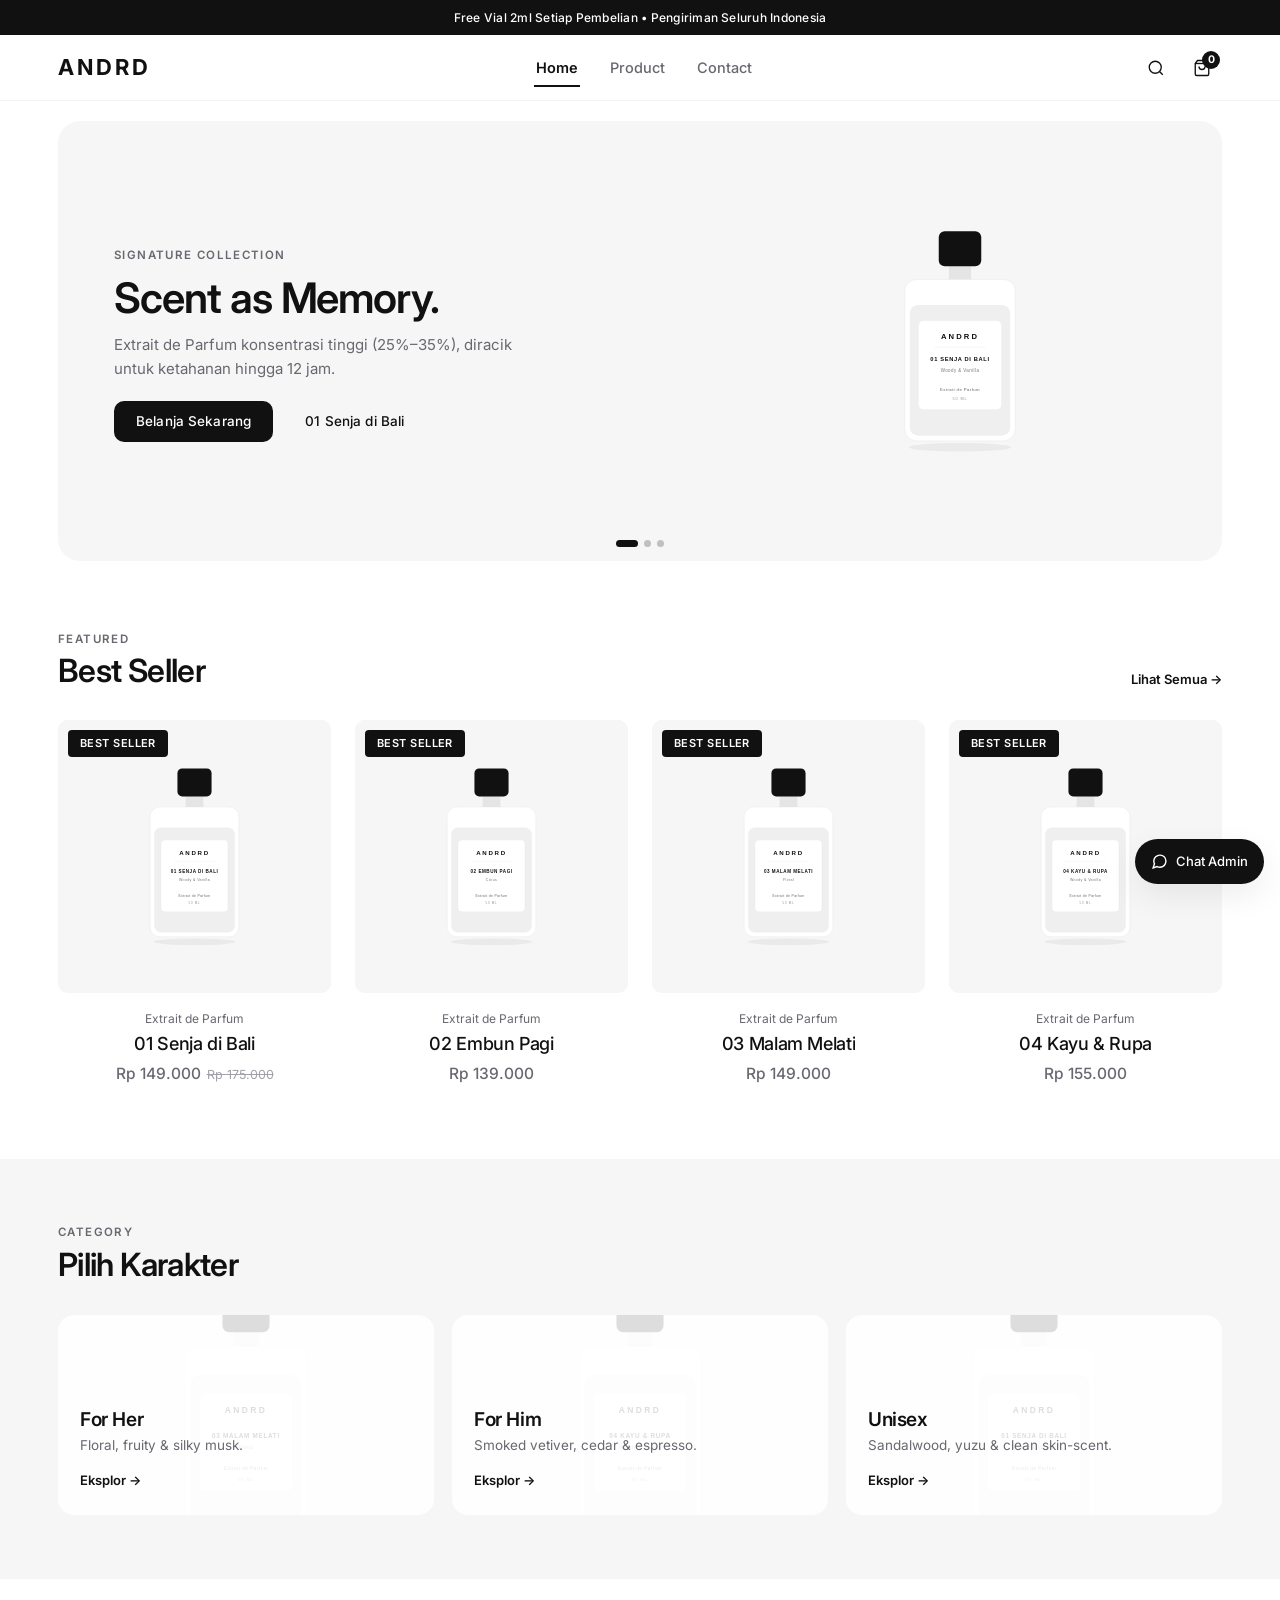
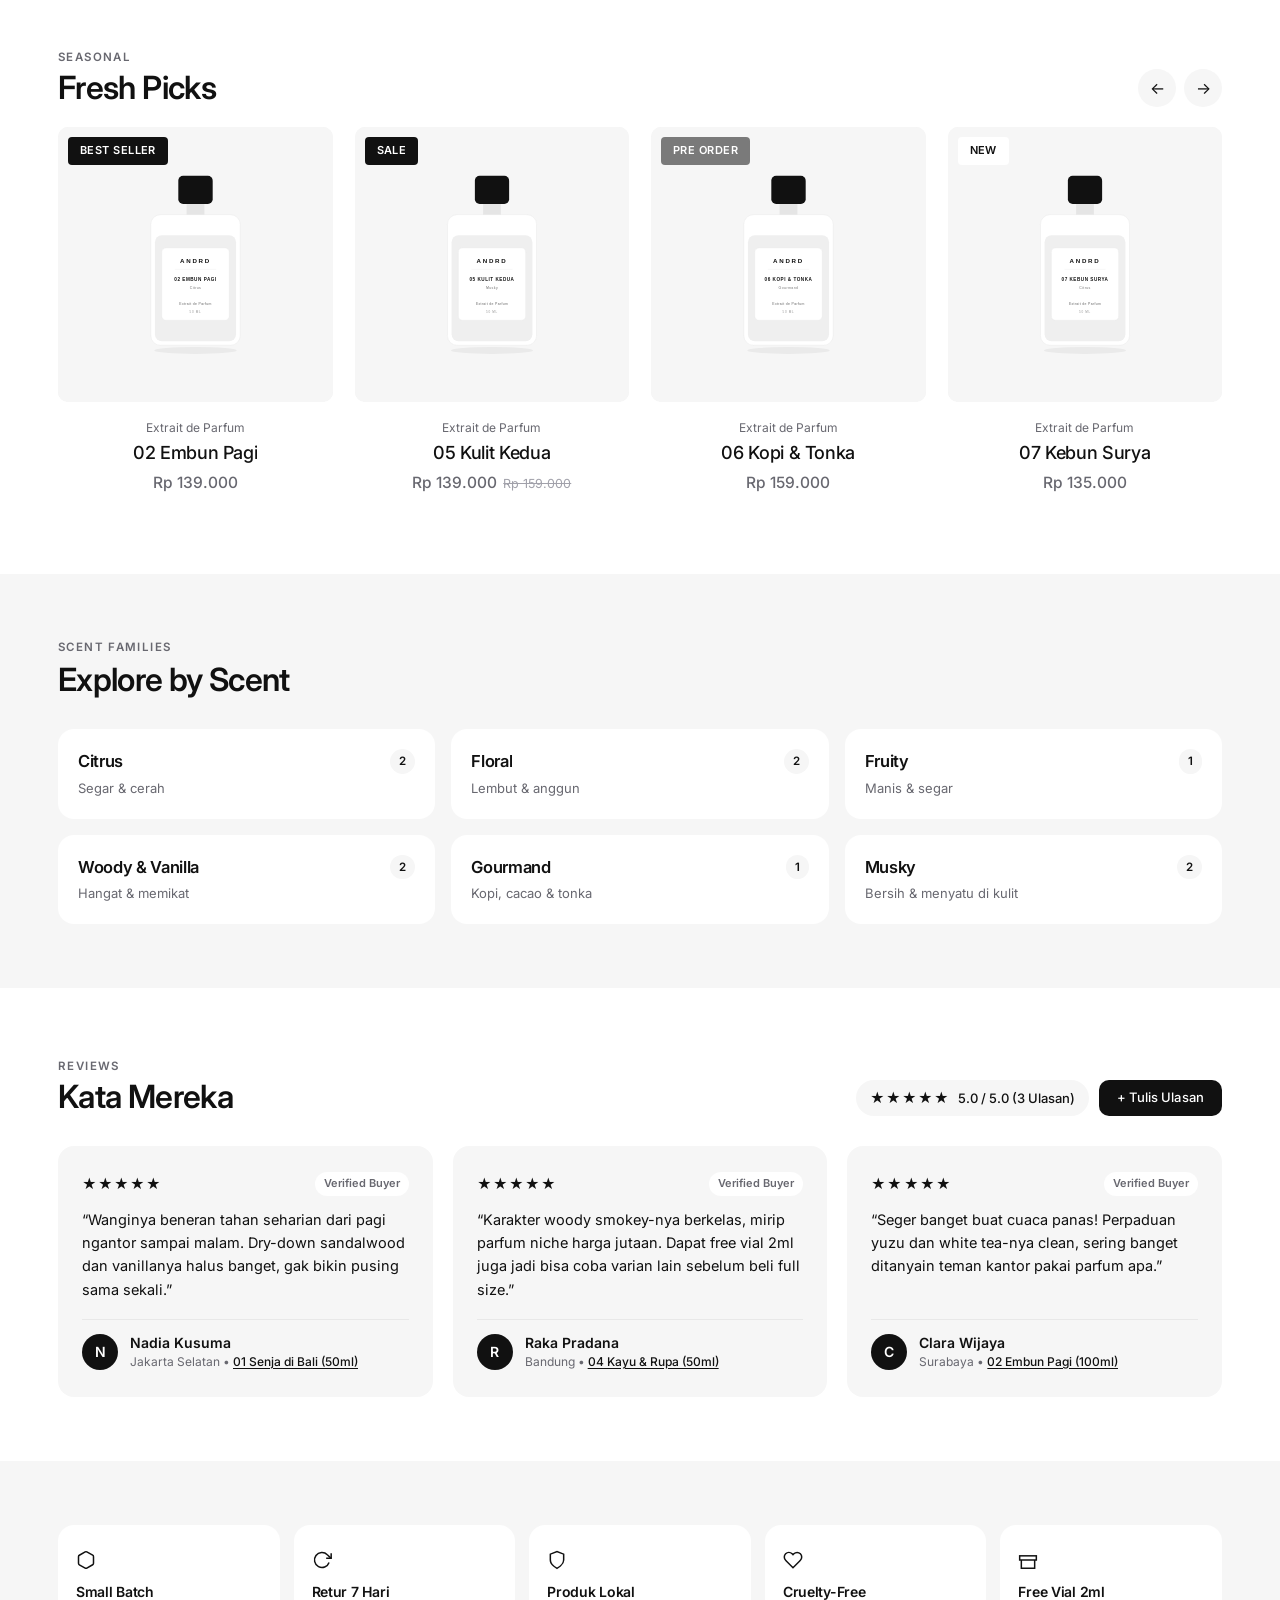
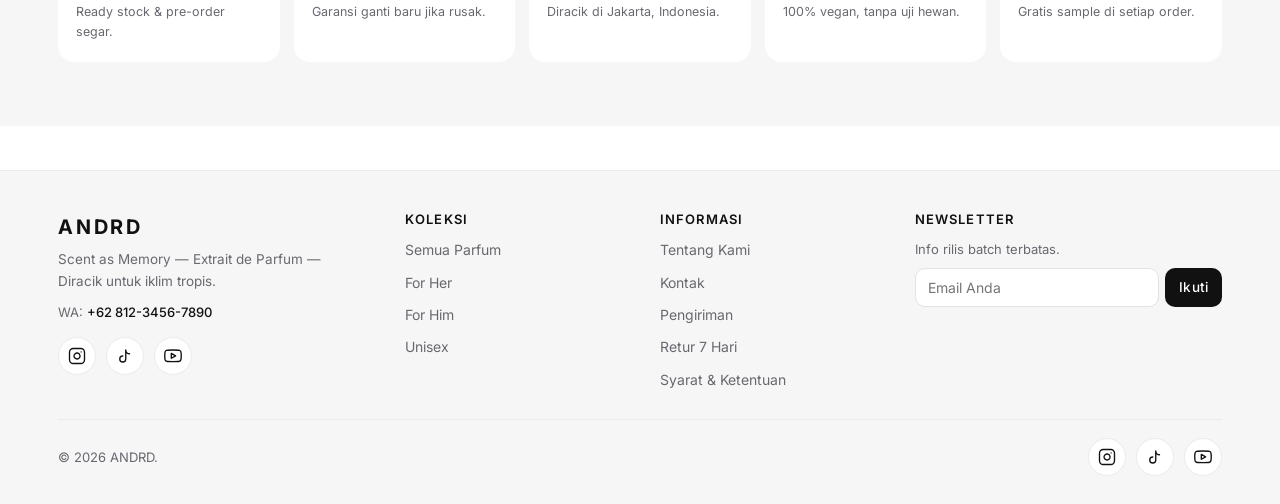
==== commit 39152fae: "Add customer review & rating form, CMS review management (edit/delete), and hide duplicate Catalogue" ====
--- a/index.html
+++ b/index.html
@@ -195,9 +195,14 @@
             <span class="section-eyebrow">Reviews</span>
             <h2 class="section-title">Kata Mereka</h2>
           </div>
-          <div class="testimonial-summary-badge">
-            <span class="testimonial-stars" aria-hidden="true">★★★★★</span>
-            <span>4.9 / 5.0 Verified Reviews</span>
+          <div class="testimonial-header-actions">
+            <div class="testimonial-summary-badge" id="testimonialRatingSummary">
+              <span class="testimonial-stars" aria-hidden="true">★★★★★</span>
+              <span id="testimonialRatingText">5.0 / 5.0 (3 Ulasan)</span>
+            </div>
+            <button type="button" class="btn btn-primary js-open-review-modal" style="padding:10px 18px;font-size:13px;">
+              + Tulis Ulasan
+            </button>
           </div>
         </div>
 
--- a/style.css
+++ b/style.css
@@ -1220,16 +1220,50 @@
   }
 }
 
+.testimonial-header-actions {
+  display: flex;
+  flex-wrap: wrap;
+  align-items: center;
+  gap: 10px;
+}
+
 .testimonial-summary-badge {
   display: inline-flex;
   align-items: center;
   gap: 8px;
-  padding: 6px 14px;
+  padding: 8px 14px;
   border-radius: var(--radius-pill);
   background-color: var(--color-bg-alt);
   font-size: 13px;
   font-weight: 500;
   color: var(--color-primary);
+}
+
+.star-rating-picker {
+  display: flex;
+  align-items: center;
+  gap: 4px;
+  flex-wrap: wrap;
+}
+
+.star-pick-btn {
+  font-size: 24px;
+  line-height: 1;
+  padding: 2px 4px;
+  color: #D4D4D8;
+  transition: color 0.15s ease, transform 0.15s ease;
+}
+
+.star-pick-btn.active,
+.star-pick-btn:hover {
+  color: var(--color-primary);
+}
+
+.star-pick-label {
+  font-size: 12.5px;
+  font-weight: 600;
+  color: var(--color-text-muted);
+  margin-left: 8px;
 }
 
 .testimonial-grid {
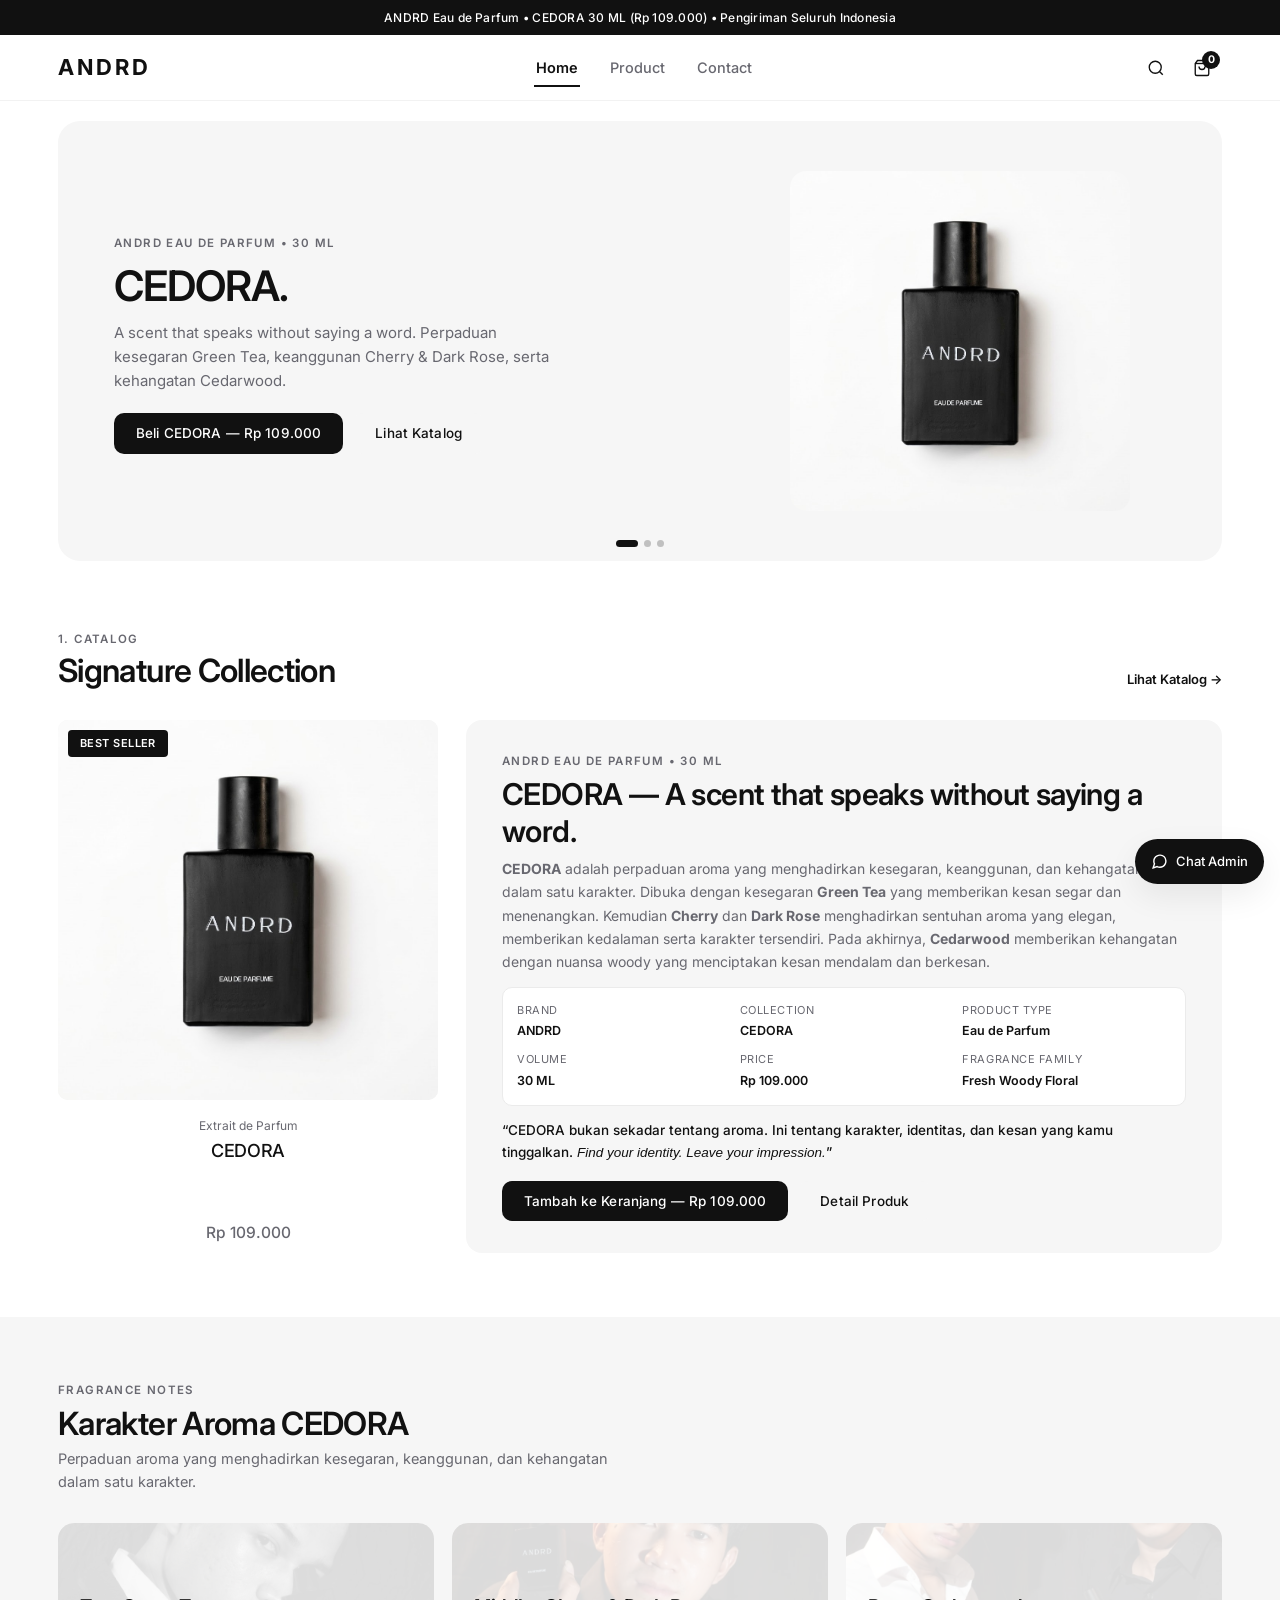
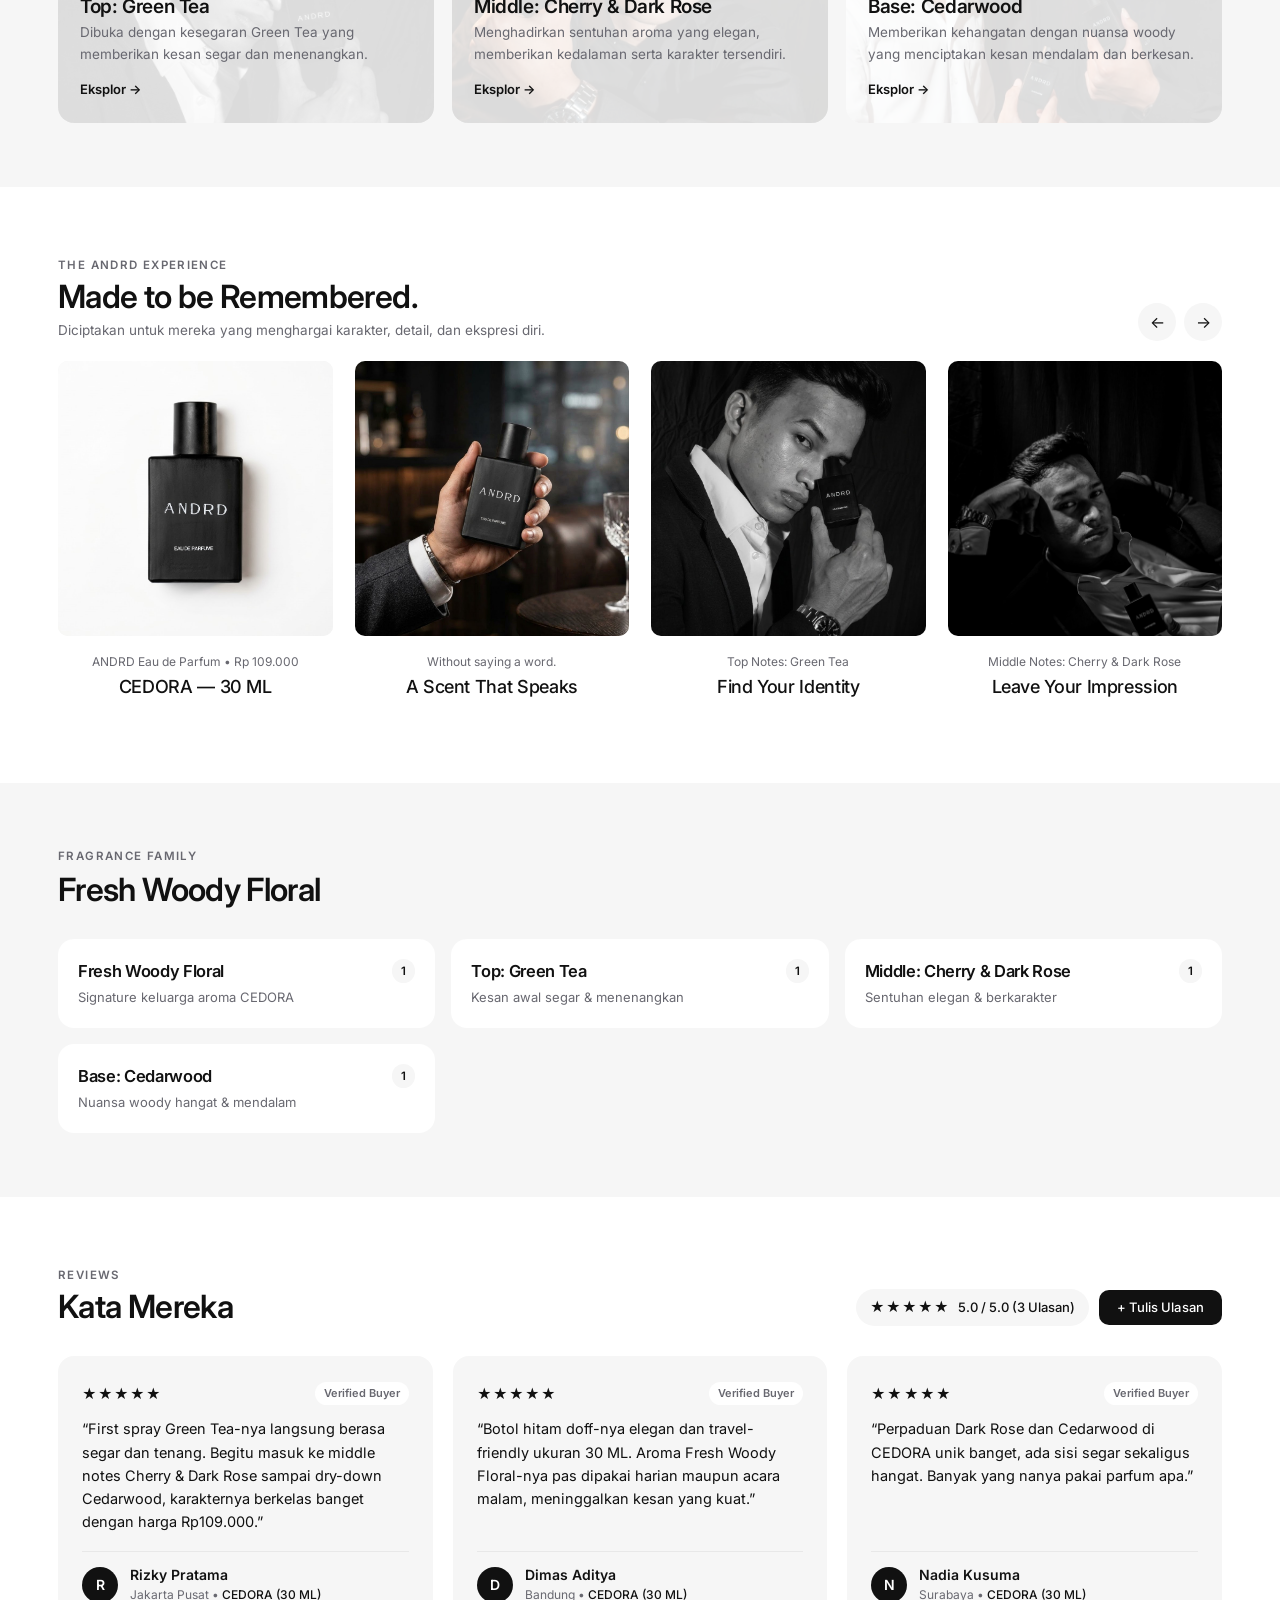
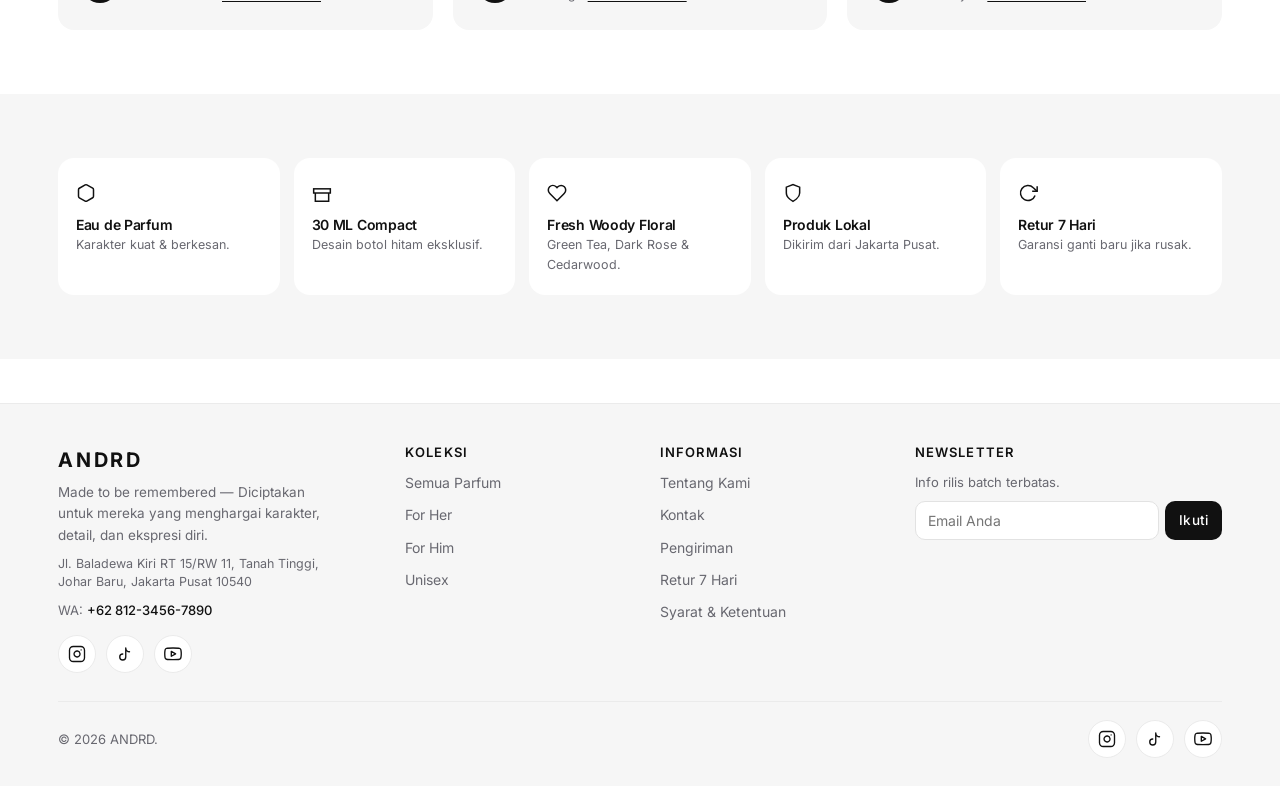
==== commit 51c825fc: "Update website catalog, visuals, and brand copy to official client brief (CEDORA - ANDRD Eau de Parf" ====
--- a/index.html
+++ b/index.html
@@ -3,14 +3,14 @@
 <head>
   <meta charset="UTF-8">
   <meta name="viewport" content="width=device-width, initial-scale=1.0">
-  <title>ANDRD — Extrait de Parfum</title>
-  <meta name="description" content="ANDRD Extrait de Parfum. Parfum lokal konsentrasi tinggi, tahan hingga 12 jam, gratis vial setiap pembelian.">
+  <title>ANDRD — Eau de Parfum | Made to be Remembered</title>
+  <meta name="description" content="ANDRD Eau de Parfum — CEDORA (30 ML). A scent that speaks without saying a word. Perpaduan Green Tea, Cherry, Dark Rose, dan Cedarwood.">
   <meta name="robots" content="index, follow">
 
   <meta property="og:type" content="website">
-  <meta property="og:title" content="ANDRD — Extrait de Parfum">
-  <meta property="og:description" content="Scent as Memory. Temukan parfum signature Anda.">
-  <meta property="og:image" content="assets/img/products/perfume-1-a.svg">
+  <meta property="og:title" content="ANDRD — Eau de Parfum | Made to be Remembered">
+  <meta property="og:description" content="A scent that speaks without saying a word. Find your identity. Leave your impression.">
+  <meta property="og:image" content="assets/img/products/cedora-bottle.jpg">
   <meta name="twitter:card" content="summary_large_image">
 
   <link rel="icon" type="image/svg+xml" href="assets/img/favicon.svg">
@@ -23,7 +23,7 @@
 
   <!-- 1. Announcement Bar -->
   <div class="announcement-bar" id="announcementBar">
-    Free Vial 2ml Setiap Pembelian • Pengiriman Seluruh Indonesia
+    ANDRD Eau de Parfum • CEDORA 30 ML (Rp 109.000) • Pengiriman Seluruh Indonesia
   </div>
 
   <!-- 2. Sticky Header -->
@@ -37,54 +37,54 @@
         <!-- Slide 1 -->
         <div class="hero-slide">
           <div class="hero-content">
-            <span class="hero-eyebrow">Signature Collection</span>
-            <h1 class="hero-title">Scent as Memory.</h1>
+            <span class="hero-eyebrow">ANDRD Eau de Parfum • 30 ML</span>
+            <h1 class="hero-title">CEDORA.</h1>
             <p class="hero-desc">
-              Extrait de Parfum konsentrasi tinggi (25%–35%), diracik untuk ketahanan hingga 12 jam.
+              A scent that speaks without saying a word. Perpaduan kesegaran Green Tea, keanggunan Cherry &amp; Dark Rose, serta kehangatan Cedarwood.
             </p>
             <div class="hero-actions">
-              <a href="products.html" class="btn btn-primary">Belanja Sekarang</a>
-              <a href="product.html?id=andrd-01" class="btn btn-outline">01 Senja di Bali</a>
+              <a href="product.html?id=andrd-cedora" class="btn btn-primary">Beli CEDORA — Rp 109.000</a>
+              <a href="products.html" class="btn btn-outline">Lihat Katalog</a>
             </div>
           </div>
           <div class="hero-visual">
-            <img src="assets/img/products/perfume-1-a.svg" alt="ANDRD 01 Senja di Bali" width="340" height="340">
+            <img src="assets/img/products/cedora-bottle.jpg" alt="ANDRD CEDORA Eau de Parfum" width="340" height="340">
           </div>
         </div>
 
         <!-- Slide 2 -->
         <div class="hero-slide">
           <div class="hero-content">
-            <span class="hero-eyebrow">Daily Freshness</span>
-            <h2 class="hero-title">02 Embun Pagi.</h2>
+            <span class="hero-eyebrow">Fresh Woody Floral</span>
+            <h2 class="hero-title">Find Your Identity.</h2>
             <p class="hero-desc">
-              Perpaduan segar Yuzu Jepang, White Tea, dan Bergamot untuk aktivitas sepanjang hari.
+              CEDORA bukan sekadar tentang aroma. Ini tentang karakter, identitas, dan kesan yang kamu tinggalkan. Leave your impression.
             </p>
             <div class="hero-actions">
-              <a href="product.html?id=andrd-02" class="btn btn-primary">Lihat Produk</a>
-              <a href="products.html?scent=Citrus" class="btn btn-outline">Koleksi Citrus</a>
+              <a href="product.html?id=andrd-cedora" class="btn btn-primary">Eksplor Karakter</a>
+              <a href="about.html" class="btn btn-outline">Tentang ANDRD</a>
             </div>
           </div>
           <div class="hero-visual">
-            <img src="assets/img/products/perfume-2-a.svg" alt="ANDRD 02 Embun Pagi" loading="lazy" width="340" height="340">
+            <img src="assets/img/products/cedora-hand.jpg" alt="ANDRD CEDORA Close Up" loading="lazy" width="340" height="340">
           </div>
         </div>
 
         <!-- Slide 3 -->
         <div class="hero-slide">
           <div class="hero-content">
-            <span class="hero-eyebrow">Night Floral</span>
-            <h2 class="hero-title">03 Malam Melati.</h2>
+            <span class="hero-eyebrow">The ANDRD Experience</span>
+            <h2 class="hero-title">Made to be Remembered.</h2>
             <p class="hero-desc">
-              Sentuhan modern melati malam, tuberose lembut, dan kayu kasmir hangat.
+              Diciptakan untuk mereka yang menghargai karakter, detail, dan ekspresi diri dalam setiap semprotan.
             </p>
             <div class="hero-actions">
-              <a href="product.html?id=andrd-03" class="btn btn-primary">Lihat Produk</a>
-              <a href="products.html?gender=For+Her" class="btn btn-outline">For Her</a>
+              <a href="product.html?id=andrd-cedora" class="btn btn-primary">Pesan Sekarang</a>
+              <a href="contact.html" class="btn btn-outline">Hubungi Kami</a>
             </div>
           </div>
           <div class="hero-visual">
-            <img src="assets/img/products/perfume-3-a.svg" alt="ANDRD 03 Malam Melati" loading="lazy" width="340" height="340">
+            <img src="assets/img/products/cedora-model-bw-1.jpg" alt="ANDRD Experience Editorial" loading="lazy" width="340" height="340">
           </div>
         </div>
       </div>
@@ -98,58 +98,56 @@
       </div>
     </section>
 
-    <!-- 4. Best Seller / Featured Products -->
+    <!-- 4. Signature Collection / Catalog -->
     <section class="section reveal">
       <div class="container">
         <div class="section-header" style="flex-direction:row;justify-content:space-between;align-items:flex-end;flex-wrap:wrap;">
           <div>
-            <span class="section-eyebrow">Featured</span>
-            <h2 class="section-title">Best Seller</h2>
-          </div>
-          <a href="products.html" style="font-size:13px;font-weight:600;">Lihat Semua →</a>
+            <span class="section-eyebrow">1. Catalog</span>
+            <h2 class="section-title">Signature Collection</h2>
+          </div>
+          <a href="products.html" style="font-size:13px;font-weight:600;">Lihat Katalog →</a>
         </div>
 
         <div class="product-grid" id="featuredProductsGrid">
           <div class="skeleton" style="height:360px;"></div>
-          <div class="skeleton" style="height:360px;"></div>
-          <div class="skeleton" style="height:360px;"></div>
-          <div class="skeleton" style="height:360px;"></div>
-        </div>
-      </div>
-    </section>
-
-    <!-- 5. Section Segmentasi: For Her, For Him, Unisex -->
+        </div>
+      </div>
+    </section>
+
+    <!-- 5. Section Karakter Aroma (Fragrance Notes Visual) -->
     <section class="section section-alt reveal">
       <div class="container">
         <div class="section-header">
-          <span class="section-eyebrow">Category</span>
-          <h2 class="section-title">Pilih Karakter</h2>
+          <span class="section-eyebrow">Fragrance Notes</span>
+          <h2 class="section-title">Karakter Aroma CEDORA</h2>
+          <p class="section-desc">Perpaduan aroma yang menghadirkan kesegaran, keanggunan, dan kehangatan dalam satu karakter.</p>
         </div>
 
         <div class="segment-grid">
-          <a href="products.html?gender=For+Her" class="segment-card">
-            <img src="assets/img/products/perfume-3-a.svg" alt="For Her" class="segment-bg" loading="lazy">
+          <a href="product.html?id=andrd-cedora" class="segment-card">
+            <img src="assets/img/products/cedora-model-bw-1.jpg" alt="Top Notes Green Tea" class="segment-bg" loading="lazy">
             <div class="segment-overlay">
-              <h3 class="segment-title">For Her</h3>
-              <p class="segment-desc">Floral, fruity &amp; silky musk.</p>
+              <h3 class="segment-title">Top: Green Tea</h3>
+              <p class="segment-desc">Dibuka dengan kesegaran Green Tea yang memberikan kesan segar dan menenangkan.</p>
               <span class="segment-link">Eksplor →</span>
             </div>
           </a>
 
-          <a href="products.html?gender=For+Him" class="segment-card">
-            <img src="assets/img/products/perfume-4-a.svg" alt="For Him" class="segment-bg" loading="lazy">
+          <a href="product.html?id=andrd-cedora" class="segment-card">
+            <img src="assets/img/products/cedora-model-black.jpg" alt="Middle Notes Cherry & Dark Rose" class="segment-bg" loading="lazy">
             <div class="segment-overlay">
-              <h3 class="segment-title">For Him</h3>
-              <p class="segment-desc">Smoked vetiver, cedar &amp; espresso.</p>
+              <h3 class="segment-title">Middle: Cherry &amp; Dark Rose</h3>
+              <p class="segment-desc">Menghadirkan sentuhan aroma yang elegan, memberikan kedalaman serta karakter tersendiri.</p>
               <span class="segment-link">Eksplor →</span>
             </div>
           </a>
 
-          <a href="products.html?gender=Unisex" class="segment-card">
-            <img src="assets/img/products/perfume-1-a.svg" alt="Unisex" class="segment-bg" loading="lazy">
+          <a href="product.html?id=andrd-cedora" class="segment-card">
+            <img src="assets/img/products/cedora-models-duo.jpg" alt="Base Notes Cedarwood" class="segment-bg" loading="lazy">
             <div class="segment-overlay">
-              <h3 class="segment-title">Unisex</h3>
-              <p class="segment-desc">Sandalwood, yuzu &amp; clean skin-scent.</p>
+              <h3 class="segment-title">Base: Cedarwood</h3>
+              <p class="segment-desc">Memberikan kehangatan dengan nuansa woody yang menciptakan kesan mendalam dan berkesan.</p>
               <span class="segment-link">Eksplor →</span>
             </div>
           </a>
@@ -157,13 +155,16 @@
       </div>
     </section>
 
-    <!-- 6. Fresh Picks / Koleksi Musiman (Carousel) -->
+    <!-- 6. The ANDRD Experience — Editorial Lookbook -->
     <section class="section reveal">
       <div class="container">
         <div class="carousel-header">
           <div>
-            <span class="section-eyebrow">Seasonal</span>
-            <h2 class="section-title">Fresh Picks</h2>
+            <span class="section-eyebrow">The ANDRD Experience</span>
+            <h2 class="section-title">Made to be Remembered.</h2>
+            <p style="font-size:13.5px;color:var(--color-text-muted);margin-top:4px;">
+              Diciptakan untuk mereka yang menghargai karakter, detail, dan ekspresi diri.
+            </p>
           </div>
           <div class="carousel-controls">
             <button type="button" class="carousel-btn" id="carouselPrevBtn" aria-label="Geser ke kiri">←</button>
@@ -175,12 +176,12 @@
       </div>
     </section>
 
-    <!-- 7. Explore by Scent (6 Kategori + Jumlah Produk Otomatis) -->
+    <!-- 7. Explore by Scent / Fragrance Family -->
     <section class="section section-alt reveal">
       <div class="container">
         <div class="section-header">
-          <span class="section-eyebrow">Scent Families</span>
-          <h2 class="section-title">Explore by Scent</h2>
+          <span class="section-eyebrow">Fragrance Family</span>
+          <h2 class="section-title">Fresh Woody Floral</h2>
         </div>
 
         <div class="scent-grid" id="exploreScentGrid"></div>
@@ -214,13 +215,13 @@
               <span class="testimonial-verified">Verified Buyer</span>
             </div>
             <p class="testimonial-quote">
-              “Wanginya beneran tahan seharian dari pagi ngantor sampai malam. Dry-down sandalwood dan vanillanya halus banget, gak bikin pusing sama sekali.”
+              “First spray Green Tea-nya langsung berasa segar dan tenang. Begitu masuk ke middle notes Cherry &amp; Dark Rose sampai dry-down Cedarwood, karakternya berkelas banget dengan harga Rp109.000.”
             </p>
             <div class="testimonial-footer">
-              <div class="testimonial-avatar" aria-hidden="true">N</div>
+              <div class="testimonial-avatar" aria-hidden="true">R</div>
               <div class="testimonial-author-info">
-                <strong class="testimonial-name">Nadia Kusuma</strong>
-                <span class="testimonial-meta">Jakarta Selatan • <a href="product.html?id=andrd-01">01 Senja di Bali (50ml)</a></span>
+                <strong class="testimonial-name">Rizky Pratama</strong>
+                <span class="testimonial-meta">Jakarta Pusat • <a href="product.html?id=andrd-cedora">CEDORA (30 ML)</a></span>
               </div>
             </div>
           </article>
@@ -232,13 +233,13 @@
               <span class="testimonial-verified">Verified Buyer</span>
             </div>
             <p class="testimonial-quote">
-              “Karakter woody smokey-nya berkelas, mirip parfum niche harga jutaan. Dapat free vial 2ml juga jadi bisa coba varian lain sebelum beli full size.”
+              “Botol hitam doff-nya elegan dan travel-friendly ukuran 30 ML. Aroma Fresh Woody Floral-nya pas dipakai harian maupun acara malam, meninggalkan kesan yang kuat.”
             </p>
             <div class="testimonial-footer">
-              <div class="testimonial-avatar" aria-hidden="true">R</div>
+              <div class="testimonial-avatar" aria-hidden="true">D</div>
               <div class="testimonial-author-info">
-                <strong class="testimonial-name">Raka Pradana</strong>
-                <span class="testimonial-meta">Bandung • <a href="product.html?id=andrd-04">04 Kayu &amp; Rupa (50ml)</a></span>
+                <strong class="testimonial-name">Dimas Aditya</strong>
+                <span class="testimonial-meta">Bandung • <a href="product.html?id=andrd-cedora">CEDORA (30 ML)</a></span>
               </div>
             </div>
           </article>
@@ -250,13 +251,13 @@
               <span class="testimonial-verified">Verified Buyer</span>
             </div>
             <p class="testimonial-quote">
-              “Seger banget buat cuaca panas! Perpaduan yuzu dan white tea-nya clean, sering banget ditanyain teman kantor pakai parfum apa.”
+              “Perpaduan Dark Rose dan Cedarwood di CEDORA unik banget, ada sisi segar sekaligus hangat. Banyak yang nanya pakai parfum apa.”
             </p>
             <div class="testimonial-footer">
-              <div class="testimonial-avatar" aria-hidden="true">C</div>
+              <div class="testimonial-avatar" aria-hidden="true">N</div>
               <div class="testimonial-author-info">
-                <strong class="testimonial-name">Clara Wijaya</strong>
-                <span class="testimonial-meta">Surabaya • <a href="product.html?id=andrd-02">02 Embun Pagi (100ml)</a></span>
+                <strong class="testimonial-name">Nadia Kusuma</strong>
+                <span class="testimonial-meta">Surabaya • <a href="product.html?id=andrd-cedora">CEDORA (30 ML)</a></span>
               </div>
             </div>
           </article>
@@ -274,8 +275,39 @@
                 <path d="M21 16V8a2 2 0 0 0-1-1.73l-7-4a2 2 0 0 0-2 0l-7 4A2 2 0 0 0 3 8v8a2 2 0 0 0 1 1.73l7 4a2 2 0 0 0 2 0l7-4A2 2 0 0 0 21 16z"></path>
               </svg>
             </div>
-            <h3 class="trust-title">Small Batch</h3>
-            <p class="trust-sub">Ready stock &amp; pre-order segar.</p>
+            <h3 class="trust-title">Eau de Parfum</h3>
+            <p class="trust-sub">Karakter kuat &amp; berkesan.</p>
+          </div>
+
+          <div class="trust-item">
+            <div class="trust-icon">
+              <svg width="20" height="20" viewBox="0 0 24 24" fill="none" stroke="currentColor" stroke-width="1.8">
+                <polyline points="20 12 20 22 4 22 4 12"></polyline>
+                <rect x="2" y="7" width="20" height="5"></rect>
+              </svg>
+            </div>
+            <h3 class="trust-title">30 ML Compact</h3>
+            <p class="trust-sub">Desain botol hitam eksklusif.</p>
+          </div>
+
+          <div class="trust-item">
+            <div class="trust-icon">
+              <svg width="20" height="20" viewBox="0 0 24 24" fill="none" stroke="currentColor" stroke-width="1.8">
+                <path d="M20.84 4.61a5.5 5.5 0 0 0-7.78 0L12 5.67l-1.06-1.06a5.5 5.5 0 0 0-7.78 7.78l1.06 1.06L12 21.23l7.78-7.78 1.06-1.06a5.5 5.5 0 0 0 0-7.78z"></path>
+              </svg>
+            </div>
+            <h3 class="trust-title">Fresh Woody Floral</h3>
+            <p class="trust-sub">Green Tea, Dark Rose &amp; Cedarwood.</p>
+          </div>
+
+          <div class="trust-item">
+            <div class="trust-icon">
+              <svg width="20" height="20" viewBox="0 0 24 24" fill="none" stroke="currentColor" stroke-width="1.8">
+                <path d="M12 22s8-4 8-10V5l-8-3-8 3v7c0 6 8 10 8 10z"></path>
+              </svg>
+            </div>
+            <h3 class="trust-title">Produk Lokal</h3>
+            <p class="trust-sub">Dikirim dari Jakarta Pusat.</p>
           </div>
 
           <div class="trust-item">
@@ -288,43 +320,12 @@
             <h3 class="trust-title">Retur 7 Hari</h3>
             <p class="trust-sub">Garansi ganti baru jika rusak.</p>
           </div>
-
-          <div class="trust-item">
-            <div class="trust-icon">
-              <svg width="20" height="20" viewBox="0 0 24 24" fill="none" stroke="currentColor" stroke-width="1.8">
-                <path d="M12 22s8-4 8-10V5l-8-3-8 3v7c0 6 8 10 8 10z"></path>
-              </svg>
-            </div>
-            <h3 class="trust-title">Produk Lokal</h3>
-            <p class="trust-sub">Diracik di Jakarta, Indonesia.</p>
-          </div>
-
-          <div class="trust-item">
-            <div class="trust-icon">
-              <svg width="20" height="20" viewBox="0 0 24 24" fill="none" stroke="currentColor" stroke-width="1.8">
-                <path d="M20.84 4.61a5.5 5.5 0 0 0-7.78 0L12 5.67l-1.06-1.06a5.5 5.5 0 0 0-7.78 7.78l1.06 1.06L12 21.23l7.78-7.78 1.06-1.06a5.5 5.5 0 0 0 0-7.78z"></path>
-              </svg>
-            </div>
-            <h3 class="trust-title">Cruelty-Free</h3>
-            <p class="trust-sub">100% vegan, tanpa uji hewan.</p>
-          </div>
-
-          <div class="trust-item">
-            <div class="trust-icon">
-              <svg width="20" height="20" viewBox="0 0 24 24" fill="none" stroke="currentColor" stroke-width="1.8">
-                <polyline points="20 12 20 22 4 22 4 12"></polyline>
-                <rect x="2" y="7" width="20" height="5"></rect>
-              </svg>
-            </div>
-            <h3 class="trust-title">Free Vial 2ml</h3>
-            <p class="trust-sub">Gratis sample di setiap order.</p>
-          </div>
         </div>
       </div>
     </section>
   </main>
 
-  <!-- 9. Footer -->
+  <!-- 10. Footer -->
   <footer class="site-footer" id="siteFooter"></footer>
 
   <script src="config.js"></script>
@@ -332,4 +333,3 @@
   <script src="app.js"></script>
 </body>
 </html>
-
--- a/style.css
+++ b/style.css
@@ -764,6 +764,65 @@
   }
 }
 
+.product-grid.featured-single-spotlight {
+  grid-template-columns: minmax(0, 1fr);
+  gap: 20px;
+  align-items: stretch;
+}
+
+@media (min-width: 768px) {
+  .product-grid.featured-single-spotlight {
+    grid-template-columns: minmax(260px, 380px) minmax(0, 1fr);
+    gap: 28px;
+  }
+}
+
+.cedora-brief-card {
+  background-color: var(--color-bg-alt);
+  border-radius: var(--radius-md);
+  padding: 22px 20px;
+  display: flex;
+  flex-direction: column;
+  justify-content: center;
+}
+
+@media (min-width: 768px) {
+  .cedora-brief-card {
+    padding: 32px 36px;
+  }
+}
+
+.cedora-info-grid {
+  display: grid;
+  grid-template-columns: repeat(2, minmax(0, 1fr));
+  gap: 10px 14px;
+  padding: 14px;
+  background-color: #FFFFFF;
+  border-radius: var(--radius-sm);
+  border: 1px solid var(--color-border);
+  font-size: 12.5px;
+}
+
+@media (min-width: 640px) {
+  .cedora-info-grid {
+    grid-template-columns: repeat(3, minmax(0, 1fr));
+  }
+}
+
+.cedora-info-grid span {
+  display: block;
+  font-size: 11px;
+  color: var(--color-text-muted);
+  text-transform: uppercase;
+  letter-spacing: 0.05em;
+  margin-bottom: 2px;
+}
+
+.cedora-info-grid strong {
+  color: var(--color-primary);
+  font-weight: 600;
+}
+
 .product-card {
   background-color: transparent;
   border: none;
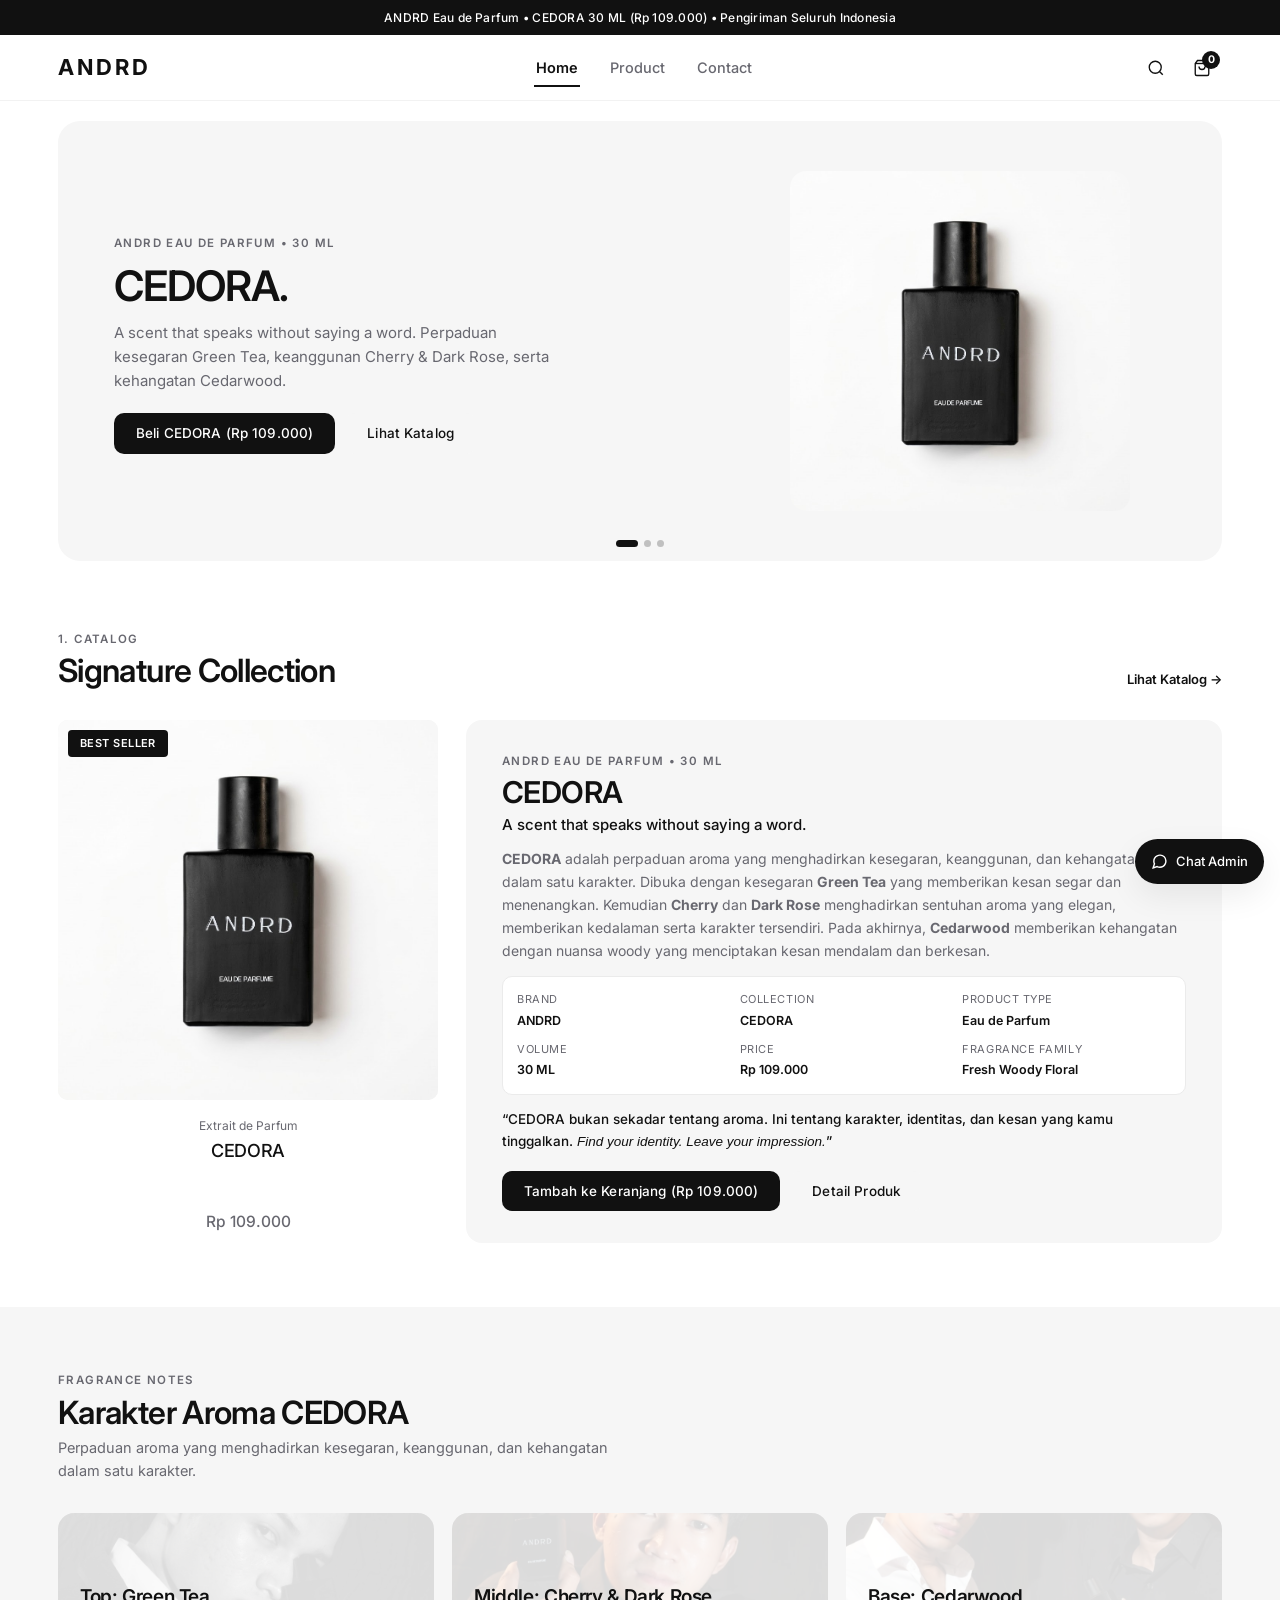
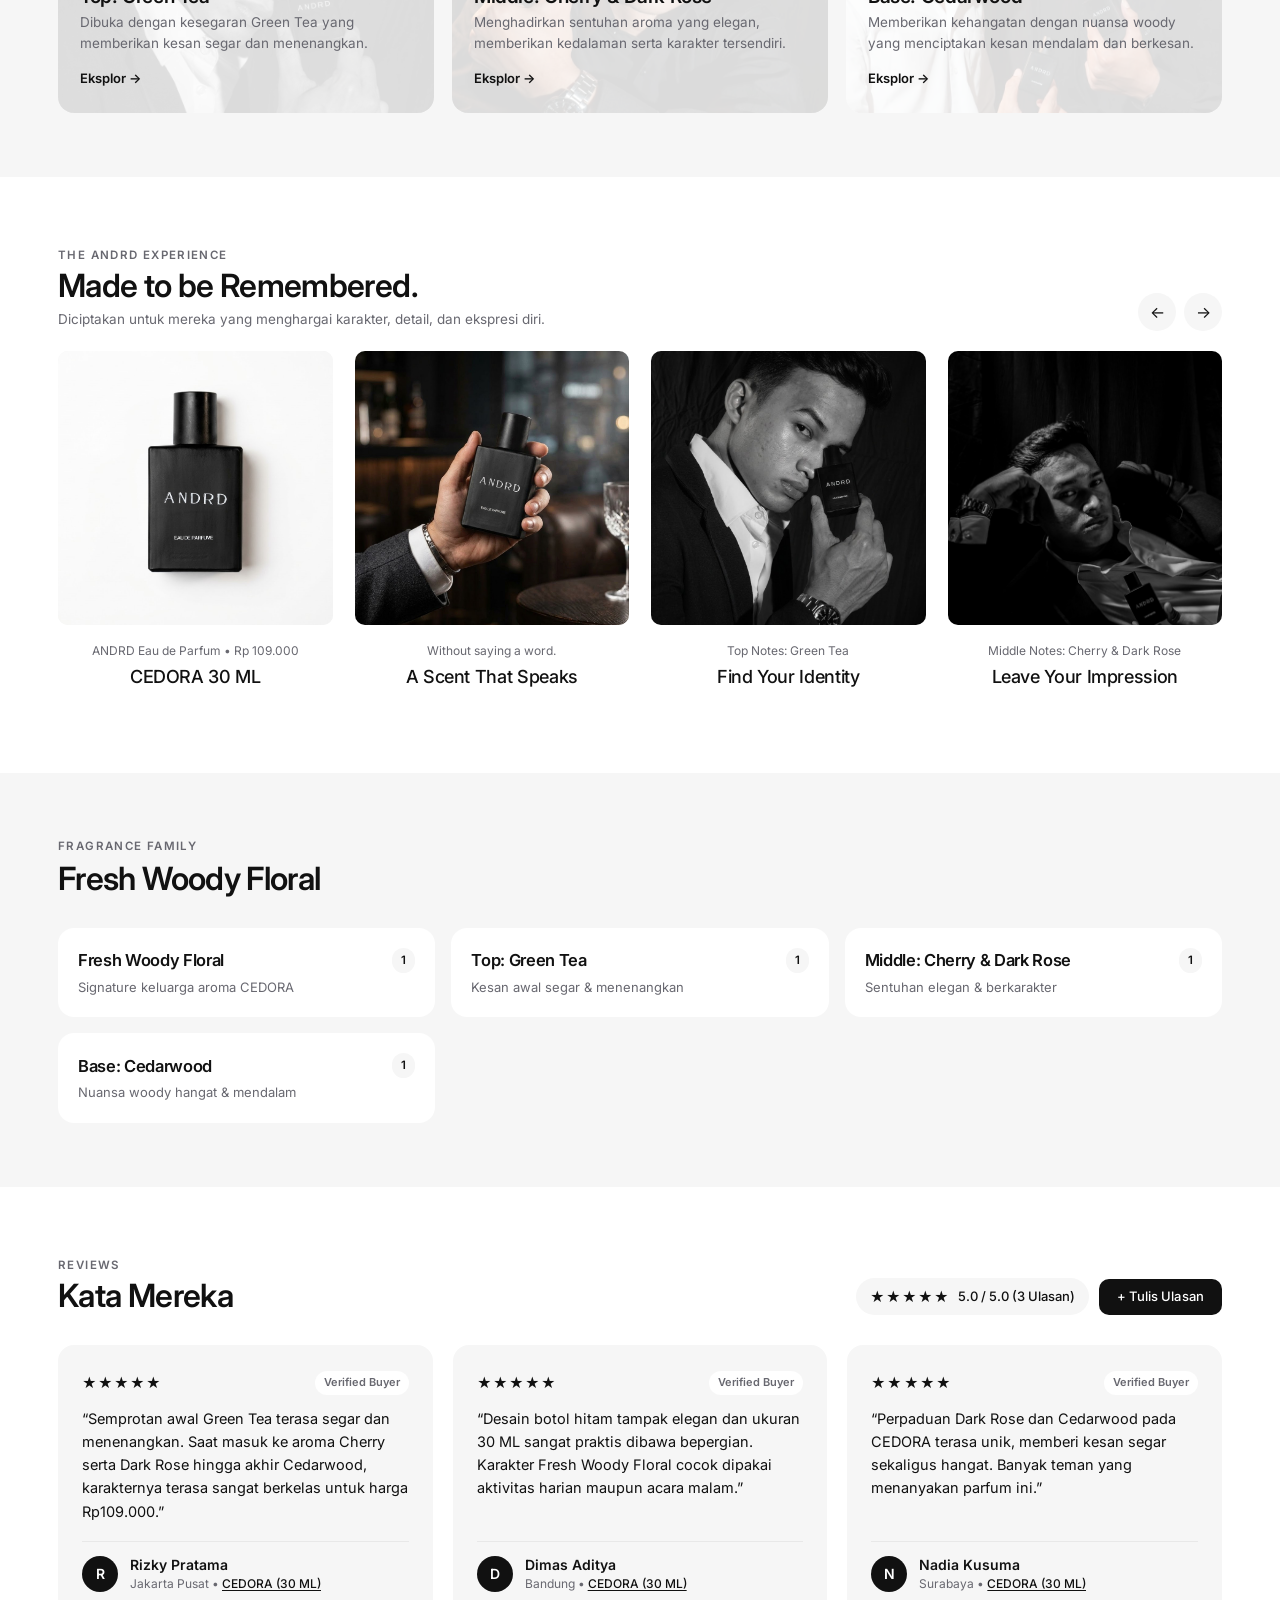
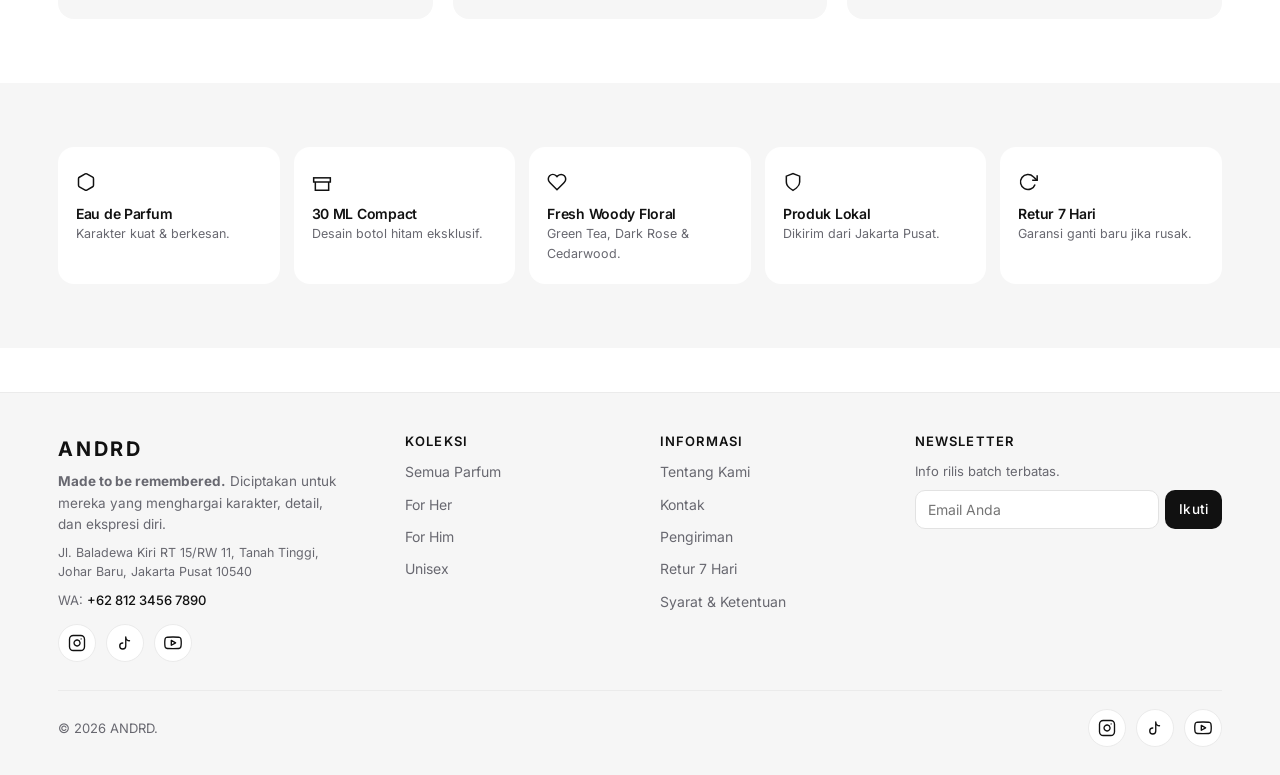
==== commit c5780eb5: "Remove AI-style dashes and hyphens across all pages and testimonials" ====
--- a/index.html
+++ b/index.html
@@ -3,12 +3,12 @@
 <head>
   <meta charset="UTF-8">
   <meta name="viewport" content="width=device-width, initial-scale=1.0">
-  <title>ANDRD — Eau de Parfum | Made to be Remembered</title>
-  <meta name="description" content="ANDRD Eau de Parfum — CEDORA (30 ML). A scent that speaks without saying a word. Perpaduan Green Tea, Cherry, Dark Rose, dan Cedarwood.">
+  <title>ANDRD | Eau de Parfum</title>
+  <meta name="description" content="ANDRD Eau de Parfum CEDORA (30 ML). A scent that speaks without saying a word. Perpaduan Green Tea, Cherry, Dark Rose, dan Cedarwood.">
   <meta name="robots" content="index, follow">
 
   <meta property="og:type" content="website">
-  <meta property="og:title" content="ANDRD — Eau de Parfum | Made to be Remembered">
+  <meta property="og:title" content="ANDRD | Eau de Parfum">
   <meta property="og:description" content="A scent that speaks without saying a word. Find your identity. Leave your impression.">
   <meta property="og:image" content="assets/img/products/cedora-bottle.jpg">
   <meta name="twitter:card" content="summary_large_image">
@@ -43,7 +43,7 @@
               A scent that speaks without saying a word. Perpaduan kesegaran Green Tea, keanggunan Cherry &amp; Dark Rose, serta kehangatan Cedarwood.
             </p>
             <div class="hero-actions">
-              <a href="product.html?id=andrd-cedora" class="btn btn-primary">Beli CEDORA — Rp 109.000</a>
+              <a href="product.html?id=andrd-cedora" class="btn btn-primary">Beli CEDORA (Rp 109.000)</a>
               <a href="products.html" class="btn btn-outline">Lihat Katalog</a>
             </div>
           </div>
@@ -215,7 +215,7 @@
               <span class="testimonial-verified">Verified Buyer</span>
             </div>
             <p class="testimonial-quote">
-              “First spray Green Tea-nya langsung berasa segar dan tenang. Begitu masuk ke middle notes Cherry &amp; Dark Rose sampai dry-down Cedarwood, karakternya berkelas banget dengan harga Rp109.000.”
+              “Semprotan awal Green Tea terasa segar dan menenangkan. Saat masuk ke aroma Cherry serta Dark Rose hingga akhir Cedarwood, karakternya terasa sangat berkelas untuk harga Rp109.000.”
             </p>
             <div class="testimonial-footer">
               <div class="testimonial-avatar" aria-hidden="true">R</div>
@@ -233,7 +233,7 @@
               <span class="testimonial-verified">Verified Buyer</span>
             </div>
             <p class="testimonial-quote">
-              “Botol hitam doff-nya elegan dan travel-friendly ukuran 30 ML. Aroma Fresh Woody Floral-nya pas dipakai harian maupun acara malam, meninggalkan kesan yang kuat.”
+              “Desain botol hitam tampak elegan dan ukuran 30 ML sangat praktis dibawa bepergian. Karakter Fresh Woody Floral cocok dipakai aktivitas harian maupun acara malam.”
             </p>
             <div class="testimonial-footer">
               <div class="testimonial-avatar" aria-hidden="true">D</div>
@@ -251,7 +251,7 @@
               <span class="testimonial-verified">Verified Buyer</span>
             </div>
             <p class="testimonial-quote">
-              “Perpaduan Dark Rose dan Cedarwood di CEDORA unik banget, ada sisi segar sekaligus hangat. Banyak yang nanya pakai parfum apa.”
+              “Perpaduan Dark Rose dan Cedarwood pada CEDORA terasa unik, memberi kesan segar sekaligus hangat. Banyak teman yang menanyakan parfum ini.”
             </p>
             <div class="testimonial-footer">
               <div class="testimonial-avatar" aria-hidden="true">N</div>
